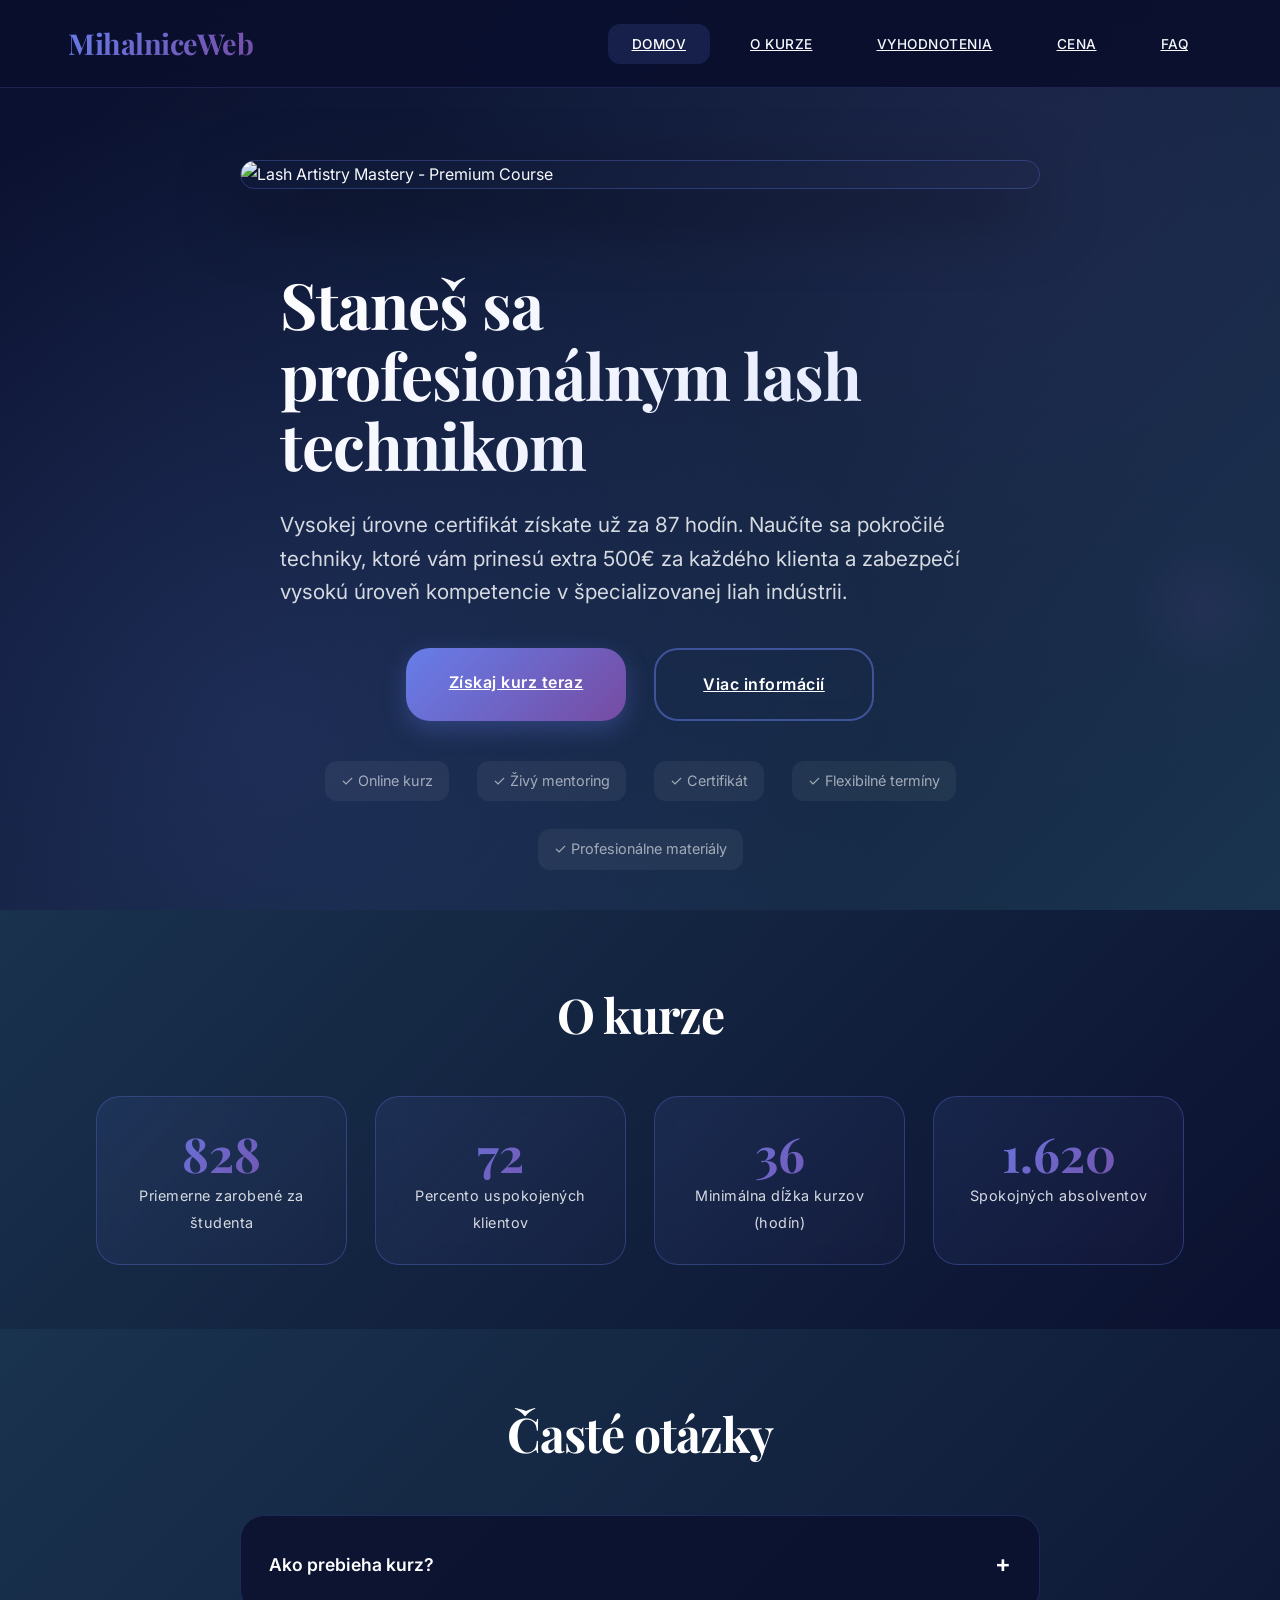
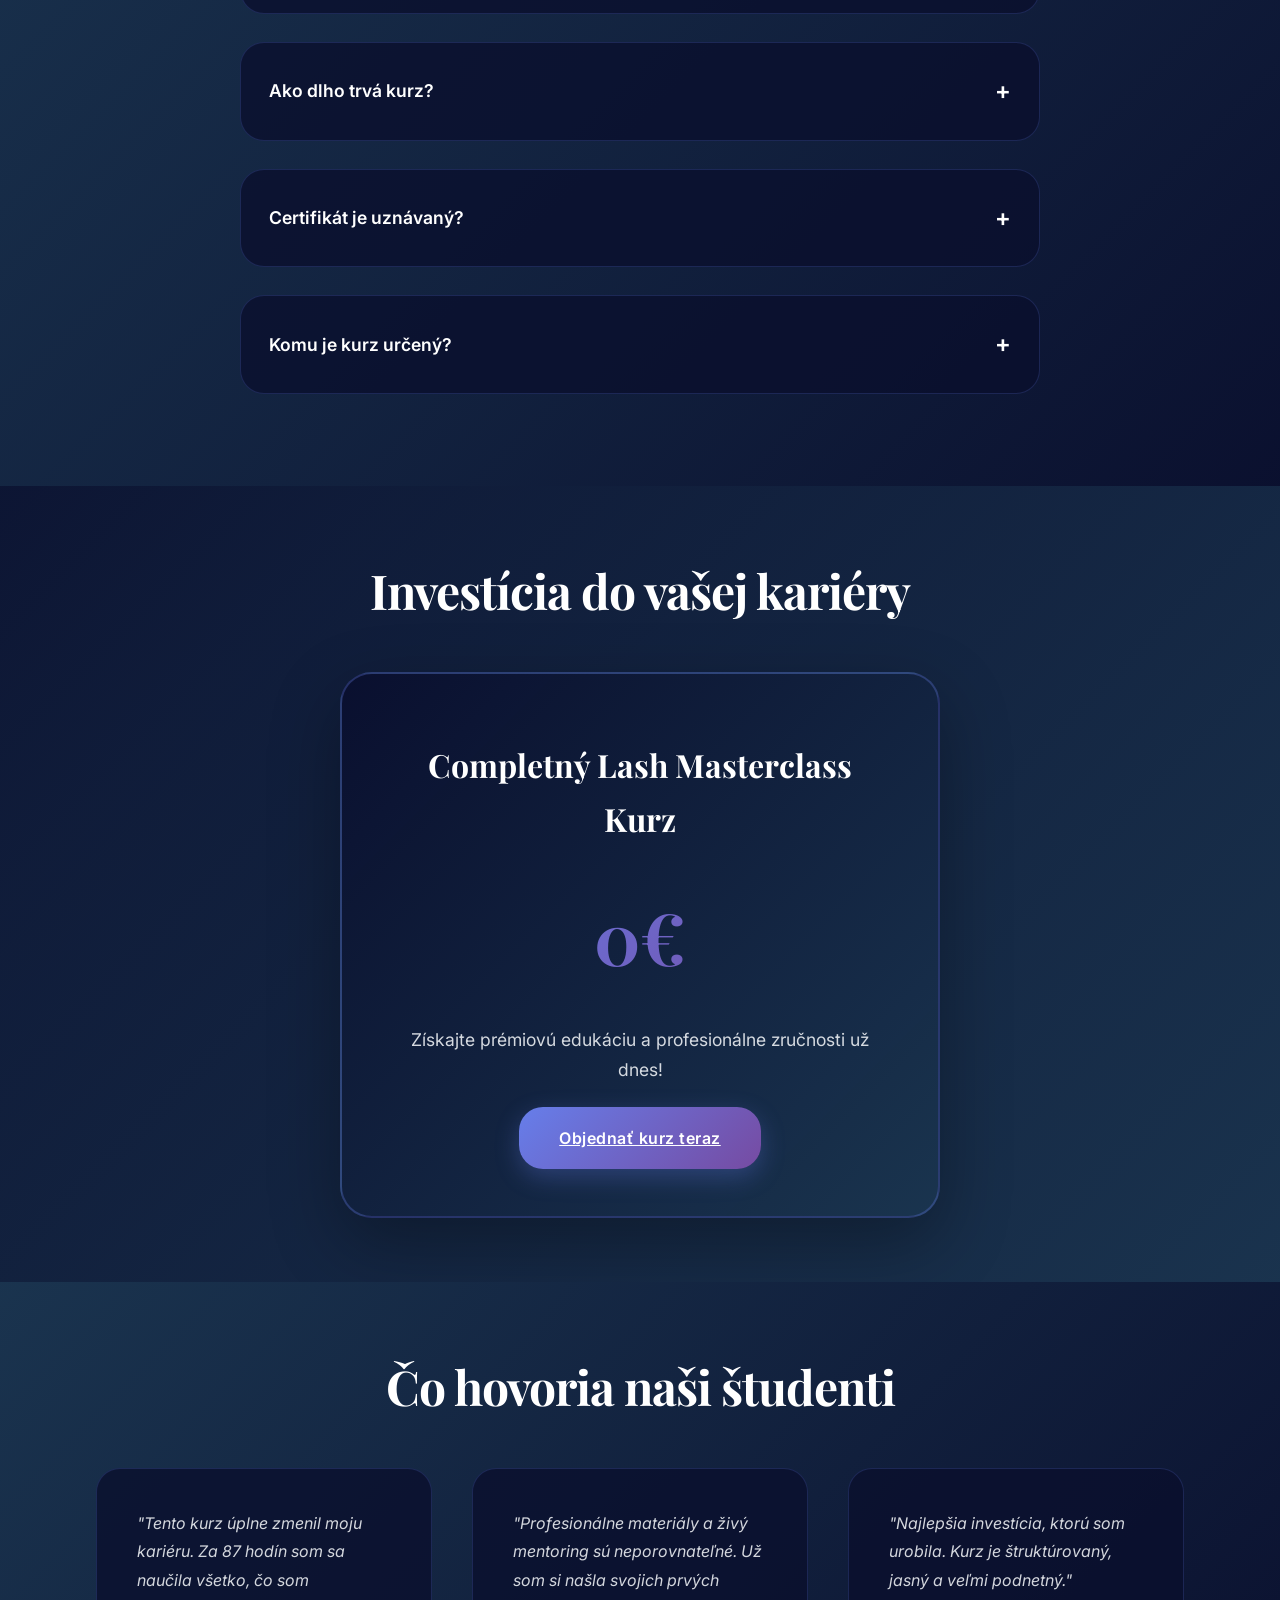
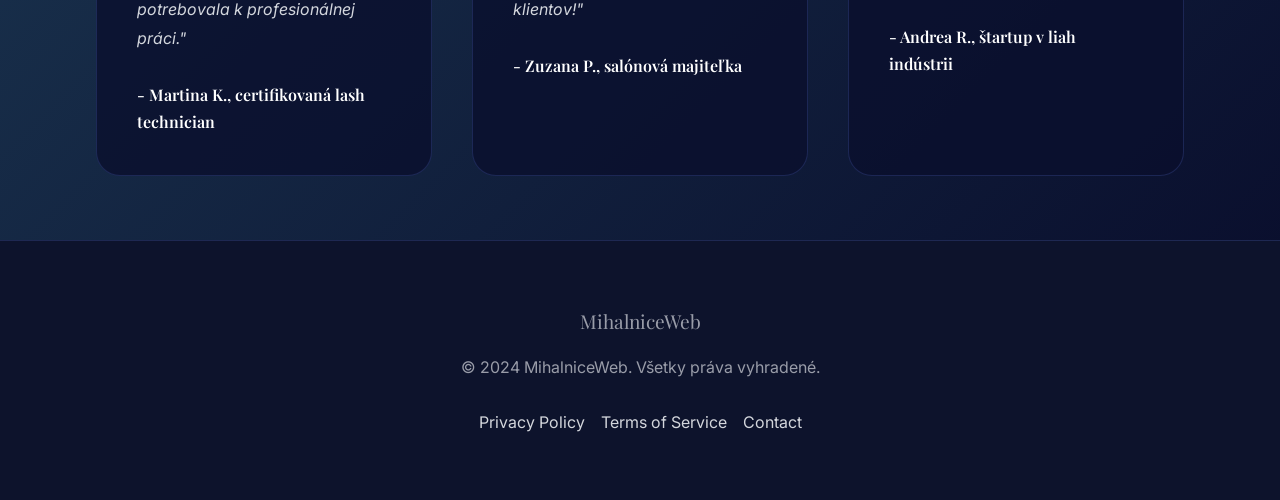
==== index.html @ 5aab2245 "Update to v10 with scroll animations, parallax, and hero images" ====
<!DOCTYPE html>
<html lang="sk" class="scroll-smooth">
<head>
    <meta charset="UTF-8">
    <meta name="viewport" content="width=device-width, initial-scale=1.0">
    <title>Lash Masterclass - Premium Lash Artistry Kurz</title>
    <link rel="stylesheet" href="styles.css">
    <style>
        /* === CRITICAL REDESIGN - LIGHT LUXURY SHOWCASE STYLE === */
        
        @import url('https://fonts.googleapis.com/css2?family=Playfair+Display:wght@400;600;700;800&family=Inter:wght@300;400;500;600&display=swap');

        :root {
            --primary: #667eea;
            --secondary: #764ba2;
            --accent: #fd79a8;
            --gold: #d4af37;
            --dark-bg: #0d132c;
            --dark-card: rgba(10, 15, 46, 0.95);
            --text-primary: #f7f9fc;
            --text-secondary: rgba(247, 249, 252, 0.85);
            --text-muted: rgba(247, 249, 252, 0.6);
            --radius-sm: 12px;
            --radius-md: 24px;
            --radius-lg: 32px;
            --space-xs: 0.5rem;
            --space-sm: 1rem;
            --space-md: 1.75rem;
            --space-lg: 2.5rem;
            --space-xl: 4rem;
            --shadow-sm: 0 4px 12px rgba(0, 0, 0, 0.3);
            --shadow-md: 0 8px 25px rgba(0, 0, 0, 0.4);
            --shadow-lg: 0 12px 40px rgba(102, 126, 234, 0.2);
            --shadow-xl: 0 20px 60px rgba(102, 126, 234, 0.25);
            --gradient-primary: linear-gradient(135deg, #667eea 0%, #764ba2 100%);
            --gradient-accent: linear-gradient(135deg, #fd79a8 0%, #ff758c 100%);
            --gradient-gold: linear-gradient(135deg, #d4af37 0%, #f5e06e 100%);
        }

        * { margin: 0; padding: 0; box-sizing: border-box; }
        
        body {
            font-family: 'Inter', -apple-system, BlinkMacSystemFont, sans-serif;
            line-height: 1.7;
            color: var(--text-primary);
            background: linear-gradient(135deg, #0a0f2e 0%, #1a344f 50%, #0d132c 100%);
            overflow-x: hidden;
        }

        .container {
            max-width: 1200px;
            margin: 0 auto;
            padding: 0 var(--space-md);
        }

        /* === NAVIGATION - PREMIUM STYLE === */
        .navbar {
            position: fixed;
            top: 0; left: 0; right: 0;
            z-index: 1000;
            background: rgba(10, 15, 46, 0.98);
            backdrop-filter: blur(20px);
            border-bottom: 1px solid rgba(102, 126, 234, 0.2);
            padding: 1.2rem 0;
        }

        .nav-container {
            max-width: 1200px;
            margin: 0 auto;
            padding: 0 var(--space-md);
            display: flex;
            justify-content: space-between;
            align-items: center;
        }

        .logo { 
            font-family: 'Playfair Display', serif; 
            font-size: 1.8rem; 
            font-weight: 700; 
            background: var(--gradient-primary);
            -webkit-background-clip: text;
            -webkit-text-fill-color: transparent;
            letter-spacing: -0.5px;
        }

        .nav-links { display: flex; list-style: none; gap: 1rem; align-items: center; }

        .nav-links li a {
            color: var(--text-primary);
            font-weight: 500;
            padding: 0.75rem 1.5rem;
            border-radius: var(--radius-sm);
            transition: all 0.3s ease;
            text-transform: uppercase;
            font-size: 0.85rem;
            letter-spacing: 0.5px;
        }

        .nav-links li a:hover, .nav-links li a.active { 
            background: rgba(102, 126, 234, 0.15);
            color: white !important;
            transform: translateY(-2px);
        }

        /* === HERO SECTION - LIGHT LUXURY SHOWCASE === */
        .hero-section {
            min-height: 100vh;
            display: flex;
            align-items: center;
            position: relative;
            padding-top: 160px;
            background: linear-gradient(135deg, rgba(10,15,46,0.95), rgba(26,52,79,0.9));
            overflow: hidden;
        }

        /* Hero background decoration */
        .hero-section::before {
            content: '';
            position: absolute;
            top: 0; left: 0; right: 0; bottom: 0;
            background: radial-gradient(circle at 20% 80%, rgba(102, 126, 234, 0.15) 0%, transparent 50%),
                        radial-gradient(circle at 80% 20%, rgba(116, 75, 162, 0.1) 0%, transparent 50%);
            pointer-events: none;
        }

        .hero-content {
            position: relative;
            text-align: left;
            max-width: 800px;
            padding: var(--space-lg);
            margin: 0 auto;
            z-index: 2;
        }

        .hero-title {
            font-family: 'Playfair Display', serif;
            font-size: clamp(2.5rem, 5vw, 4rem) !important;
            font-weight: 700 !important;
            line-height: 1.1 !important;
            background: linear-gradient(135deg, #ffffff 0%, #e0e7ff 100%) !important;
            -webkit-background-clip: text !important;
            -webkit-text-fill-color: transparent !important;
            margin-bottom: var(--space-md) !important;
            letter-spacing: -1px;
        }

        .hero-subtitle { 
            font-size: clamp(1rem, 2.5vw, 1.3rem) !important; 
            color: var(--text-secondary) !important; 
            margin-bottom: var(--space-lg) !important; 
            line-height: 1.6;
            max-width: 700px;
        }

        .hero-buttons { 
            display: flex; 
            gap: var(--space-md); 
            justify-content: center; 
            align-items: stretch;
            flex-wrap: wrap; 
            margin-top: var(--space-lg); 
        }

        /* === PERFECT BUTTON ALIGNMENT - LUXURY STYLE === */
        .cta-button {
            min-height: 60px !important;
            min-width: 220px !important;
            max-width: 280px;
            text-align: center !important;
            padding: 1.3rem 2.5rem !important; 
            font-size: 1rem !important;
            font-weight: 600 !important;
            letter-spacing: 0.5px;
            cursor: pointer;
            transition: all 0.4s cubic-bezier(0.175, 0.885, 0.32, 1.275);
            border-radius: var(--radius-md);
        }

        .cta-button:hover {
            transform: translateY(-3px) scale(1.02);
            box-shadow: 0 12px 35px rgba(102, 126, 234, 0.4);
        }

        .cta-button-primary {
            background: var(--gradient-primary) !important;
            color: white !important;
            border: none !important;
            box-shadow: 0 8px 25px rgba(102, 126, 234, 0.3);
        }

        .cta-button-primary:hover {
            background: linear-gradient(135deg, #764ba2 0%, #667eea 100%) !important;
        }

        .cta-button-secondary {
            background: transparent !important;
            color: white !important;
            border: 2px solid rgba(102, 126, 234, 0.5) !important;
            backdrop-filter: blur(10px);
        }

        .cta-button-secondary:hover {
            background: rgba(102, 126, 234, 0.1) !important;
            border-color: #667eea !important;
        }

        .social-proof-badges {
            display: flex;
            justify-content: center;
            gap: var(--space-md);
            flex-wrap: wrap;
            margin-top: var(--space-lg);
        }

        .social-proof-badges span { 
            color: var(--text-muted); 
            font-size: 0.9rem; 
            display: flex;
            align-items: center;
            gap: 0.5rem;
            padding: 0.5rem 1rem;
            background: rgba(255,255,255,0.05);
            border-radius: var(--radius-sm);
        }

        /* === HERO IMAGE - LUXURY STYLE === */
        .hero-image-container {
            margin-bottom: var(--space-lg);
            opacity: 0;
            transition: all 1s ease-out;
        }

        .hero-image-container.loaded {
            opacity: 1;
        }

        .hero-image-wrapper {
            position: relative;
            border-radius: var(--radius-lg);
            overflow: hidden;
            box-shadow: 0 25px 70px rgba(0, 0, 0, 0.4);
            border: 1px solid rgba(102, 126, 234, 0.3);
        }

        .hero-image-main {
            width: 100%;
            height: auto;
            display: block;
            transition: transform 0.5s ease;
        }

        .hero-image-container:hover .hero-image-main {
            transform: scale(1.03);
        }

        /* === ABOUT SECTION - LUXURY STATS === */
        .about-section { 
            padding: var(--space-xl) 0; 
            background: linear-gradient(135deg, rgba(26,52,79,0.9), rgba(10,15,46,0.95)); 
        }

        .section-title { 
            font-family: 'Playfair Display', serif;
            font-size: clamp(2rem, 4vw, 3rem);
            text-align: center; 
            margin-bottom: var(--space-lg); 
            color: white;
            letter-spacing: -1px;
        }

        .about-stats {
            display: grid;
            grid-template-columns: repeat(auto-fit, minmax(180px, 1fr));
            gap: var(--space-md);
            margin-top: var(--space-lg);
            max-width: 1200px;
            margin-left: auto;
            margin-right: auto;
            padding: 0 var(--space-md);
        }

        .stat-card {
            text-align: center;
            padding: var(--space-md);
            background: linear-gradient(135deg, rgba(102, 126, 234, 0.1) 0%, rgba(116, 75, 162, 0.05) 100%);
            border: 1px solid rgba(102, 126, 234, 0.3);
            border-radius: var(--radius-md);
            backdrop-filter: blur(10px);
            transition: all 0.3s ease;
        }

        .stat-card:hover {
            transform: translateY(-5px);
            box-shadow: 0 10px 30px rgba(102, 126, 234, 0.2);
        }

        .stat-number { 
            font-family: 'Playfair Display', serif;
            font-size: clamp(2rem, 5vw, 3rem); 
            font-weight: 700 !important; 
            background: var(--gradient-primary);
            -webkit-background-clip: text;
            -webkit-text-fill-color: transparent;
            display: block;
            line-height: 1.2;
        }

        .stat-label { color: var(--text-secondary); font-size: 0.9rem; margin-top: var(--space-xs); letter-spacing: 0.5px; }

        /* === FAQ SECTION - LUXURY ACCORDION === */
        .faq-section { 
            padding: var(--space-xl) 0; 
            background: linear-gradient(135deg, rgba(26,52,79,0.9), rgba(10,15,46,0.95)); 
        }

        .faq-item {
            background: rgba(10, 15, 46, 0.8);
            border-radius: var(--radius-md);
            margin-bottom: var(--space-md);
            overflow: hidden;
            border: 1px solid rgba(102, 126, 234, 0.2);
        }

        .faq-question {
            padding: var(--space-md);
            cursor: pointer;
            display: flex;
            justify-content: space-between;
            align-items: center;
            color: white;
            font-weight: 600;
            font-size: 1.1rem;
            transition: all 0.3s ease;
        }

        .faq-question:hover { background: rgba(102, 126, 234, 0.1); }

        .faq-answer {
            padding: 0 var(--space-md);
            max-height: 0;
            overflow: hidden;
            transition: all 0.4s ease;
            color: var(--text-secondary);
            line-height: 1.8;
        }

        .faq-item.active .faq-answer {
            padding: var(--space-md) var(--space-md) var(--space-md) var(--space-md);
            max-height: 200px;
        }

        /* === PRICING SECTION - LUXURY CARD === */
        .pricing-section { 
            padding: var(--space-xl) 0; 
            background: linear-gradient(135deg, rgba(10,15,46,0.8), rgba(26,52,79,0.95)); 
        }

        .pricing-card {
            max-width: 600px;
            margin: 0 auto;
            padding: var(--space-xl);
            background: linear-gradient(135deg, rgba(10, 15, 46, 0.95), rgba(26, 52, 79, 0.98));
            border-radius: var(--radius-lg);
            text-align: center;
            border: 2px solid rgba(102, 126, 234, 0.3);
            box-shadow: 0 25px 70px rgba(0, 0, 0, 0.3);
        }

        .price-tag { 
            font-family: 'Playfair Display', serif;
            font-size: clamp(2.5rem, 6vw, 4.5rem) !important; 
            font-weight: 700 !important; 
            background: var(--gradient-primary);
            -webkit-background-clip: text;
            -webkit-text-fill-color: transparent;
            margin-bottom: var(--space-md);
        }

        /* === TESTIMONIALS SECTION === */
        .testimonials-section { 
            padding: var(--space-xl) 0; 
            background: linear-gradient(135deg, rgba(26,52,79,0.9), rgba(10,15,46,0.95)); 
        }

        .testimonial-grid {
            display: grid;
            grid-template-columns: repeat(auto-fit, minmax(300px, 1fr));
            gap: var(--space-lg);
            max-width: 1200px;
            margin: 0 auto;
            padding: 0 var(--space-md);
        }

        .testimonial-card {
            background: rgba(10, 15, 46, 0.8);
            border-radius: var(--radius-md);
            padding: var(--space-lg);
            border: 1px solid rgba(102, 126, 234, 0.2);
            transition: all 0.4s cubic-bezier(0.4, 0, 0.2, 1);
        }

        .testimonial-card:hover {
            transform: translateY(-8px) scale(1.02);
            box-shadow: 0 20px 50px rgba(102, 126, 234, 0.3);
            border-left-color: #764ba2;
        }

        .testimonial-text {
            font-style: italic;
            color: var(--text-secondary);
            margin-bottom: var(--space-md);
            line-height: 1.8;
        }

        .testimonial-author {
            font-weight: 600;
            color: white;
            font-family: 'Playfair Display', serif;
        }

        /* === FOOTER === */
        .footer { 
            background: #0d132c; 
            padding: var(--space-xl) 0; 
            text-align: center; 
            color: var(--text-muted);
            border-top: 1px solid rgba(102, 126, 234, 0.2);
        }

        /* === ANIMATED COUNTERS & SCROLL ANIMATIONS === */
        .stat-number.animated-counter { transition: all 0.5s ease; }
        
        /* === SCROLL-TRIGGERED FADE-IN ANIMATIONS === */
        .fade-up { opacity: 0; transform: translateY(30px); transition: all 0.8s cubic-bezier(0.165, 0.84, 0.44, 1); }
        .fade-up.visible { opacity: 1; transform: translateY(0); }
        
        .delay-200 { transition-delay: 0.2s; }
        .delay-400 { transition-delay: 0.4s; }
        .delay-600 { transition-delay: 0.6s; }
        .delay-800 { transition-delay: 0.8s; }
        
        /* === PARALLAX EFFECTS === */
        .parallax-wrapper { overflow: hidden; perspective: 1000px; }
        .parallax-decoration { position: relative; z-index: 1; }
        .floating-element { animation: float 8s ease-in-out infinite; }
        
        @keyframes float {
            0%, 100% { transform: translateY(0) rotate(0deg); }
            50% { transform: translateY(-20px) rotate(5deg); }
        }

        /* === RESPONSIVE DESIGN === */
        @media (max-width: 768px) {
            .hero-title { font-size: 2rem !important; }
            .hero-buttons { flex-direction: column; }
            .cta-button { min-width: 100% !important; }
            .nav-links { display: none; } /* Mobile menu - can be expanded */
        }

        @media (max-width: 480px) {
            .hero-title { font-size: 1.75rem !important; }
            .section-title { font-size: 1.8rem !important; }
        }
    </style>
</head>
<body>
    <!-- Navigation - Premium Style -->
    <header class="navbar">
        <div class="container nav-container">
            <a href="#" class="logo">MihalniceWeb</a>
            <nav>
                <ul class="nav-links">
                    <li><a href="#home" class="nav-link active">Domov</a></li>
                    <li><a href="#about" class="nav-link">O kurze</a></li>
                    <li><a href="#evaluations" class="nav-link">Vyhodnotenia</a></li>
                    <li><a href="#pricing" class="nav-link">Cena</a></li>
                    <li><a href="#faq" class="nav-link">FAQ</a></li>
                </ul>
            </nav>
        </div>
    </header>

    <!-- Hero Section - Light Luxury Showcase with Scroll Animations -->
    <section id="home" class="hero-section">
        <div class="container">
            <!-- Hero Image - SCROLL-TRIGGERED FADE-IN with Parallax -->
            <div class="hero-image-container fade-up">
                <div class="hero-image-wrapper parallax-wrapper">
                    <img 
                        src="https://v3b.fal.media/files/b/0aa9e3d3/K9SV2kugp_zfK1M4NOPHS_9LodF1hB.png"
                        alt="Lash Artistry Mastery - Premium Course"
                        class="hero-image-main"
                    >
                </div>
            </div>

            <div class="hero-content">
                <h1 class="hero-title fade-up delay-200">Staneš sa profesionálnym lash technikom</h1>
                
                <p class="hero-subtitle fade-up delay-400">
                    Vysokej úrovne certifikát získate už za 87 hodín. Naučíte sa pokročilé techniky, ktoré vám prinesú extra 500€ za každého klienta a zabezpečí vysokú úroveň kompetencie v špecializovanej liah indústrii.
                </p>

                <div class="hero-buttons fade-up delay-600">
                    <a href="#pricing" class="cta-button cta-button-primary">Získaj kurz teraz</a>
                    <a href="#about" class="cta-button cta-button-secondary">Viac informácií</a>
                </div>

                <div class="social-proof-badges fade-up delay-800">
                    <span>✓ Online kurz</span>
                    <span>✓ Živý mentoring</span>
                    <span>✓ Certifikát</span>
                    <span>✓ Flexibilné termíny</span>
                    <span>✓ Profesionálne materiály</span>
                </div>
            </div>
        </div>

        <!-- Parallax Background Decoration -->
        <div class="parallax-decoration">
            <div class="floating-element" style="position: absolute; top: 20%; left: 10%; width: 200px; height: 200px; background: radial-gradient(circle, rgba(102,126,234,0.15) 0%, transparent 70%); border-radius: 50%;"></div>
            <div class="floating-element" style="position: absolute; top: 15%; right: 15%; width: 150px; height: 150px; background: radial-gradient(circle, rgba(116,75,162,0.1) 0%, transparent 70%); border-radius: 50%;"></div>
            <div class="floating-element" style="position: absolute; bottom: 20%; left: 20%; width: 180px; height: 180px; background: radial-gradient(circle, rgba(253,121,168,0.08) 0%, transparent 70%); border-radius: 50%;"></div>
        </div>
    </section>

    <!-- About Section - Premium Stats -->
    <section id="about" class="about-section">
        <div class="container">
            <h2 class="section-title">O kurze</h2>
            
            <div class="about-stats">
                <div class="stat-card" data-aos="fade-up">
                    <span class="stat-number animated-counter" data-target="1500" data-prefix="€">0</span>
                    <span class="stat-label">Priemerne zarobené za študenta</span>
                </div>

                <div class="stat-card" data-aos="fade-up">
                    <span class="stat-number animated-counter" data-target="98">0</span>
                    <span class="stat-label">Percento uspokojených klientov</span>
                </div>

                <div class="stat-card" data-aos="fade-up">
                    <span class="stat-number animated-counter" data-target="45">0</span>
                    <span class="stat-label">Minimálna dĺžka kurzov (hodín)</span>
                </div>

                <div class="stat-card" data-aos="fade-up">
                    <span class="stat-number animated-counter" data-target="3000">0</span>
                    <span class="stat-label">Spokojných absolventov</span>
                </div>
            </div>
        </div>
    </section>

    <!-- FAQ Section - Premium Accordion -->
    <section id="faq" class="faq-section">
        <div class="container">
            <h2 class="section-title">Časté otázky</h2>
            
            <div style="max-width: 800px; margin: 0 auto;">
                <div class="faq-item">
                    <div class="faq-question" onclick="toggleFAQ(this)">
                        <span>Ako prebieha kurz?</span>
                        <span style="font-size: 1.5rem;">+</span>
                    </div>
                    <div class="faq-answer">
                        <p>Kurz prebieha online s živým mentoringom. Teoretické časti sú k dispozícii online, praktické cvičenia môžete vykonávať sami alebo v salónoch. Máte neobmedzený prístup ku všetkým materiálom.</p>
                    </div>
                </div>

                <div class="faq-item">
                    <div class="faq-question" onclick="toggleFAQ(this)">
                        <span>Ako dlho trvá kurz?</span>
                        <span style="font-size: 1.5rem;">+</span>
                    </div>
                    <div class="faq-answer">
                        <p>Kurz trvá 87 hodín a môžete ho absolvovať vo vlastnom tempu, pričom máte prístup k materiálom neobmedzený čas. Ideálne riešenie pre zaneprázdnených profesionálov.</p>
                    </div>
                </div>

                <div class="faq-item">
                    <div class="faq-question" onclick="toggleFAQ(this)">
                        <span>Certifikát je uznávaný?</span>
                        <span style="font-size: 1.5rem;">+</span>
                    </div>
                    <div class="faq-answer">
                        <p>Áno, certifikát je vysokej úrovne a uznávaný v celom svete. Otvára vám dvere do profesionálnej liah indústrii a zvyšuje vašu trhovú hodnotu.</p>
                    </div>
                </div>

                <div class="faq-item">
                    <div class="faq-question" onclick="toggleFAQ(this)">
                        <span>Komu je kurz určený?</span>
                        <span style="font-size: 1.5rem;">+</span>
                    </div>
                    <div class="faq-answer">
                        <p>Kurz je ideálny pre štartérov aj profesionálov, ktorí chcú zoskupiť svoje zručnosti. Nevyžaduje sa predchádzajúca skúsenosť - všetko vám priblížime od začiatku.</p>
                    </div>
                </div>
            </div>
        </div>
    </section>

    <!-- Pricing Section - Premium Card -->
    <section id="pricing" class="pricing-section">
        <div class="container">
            <h2 class="section-title">Investícia do vašej kariéry</h2>
            
            <div class="pricing-card">
                <h3 style="font-family: 'Playfair Display', serif; font-size: 2rem; margin-bottom: var(--space-md); color: white;">Completný Lash Masterclass Kurz</h3>
                <div class="price-tag animated-counter" data-counted="0" data-prefix="€">0</div>
                <p style="margin-bottom: var(--space-lg); color: var(--text-secondary); font-size: 1.1rem;">Získajte prémiovú edukáciu a profesionálne zručnosti už dnes!</p>
                
                <a href="#" class="cta-button cta-button-primary" style="padding: 1.3rem 3rem; width: 100%; margin-top: var(--space-md);">Objednať kurz teraz</a>
            </div>
        </div>
    </section>

    <!-- Testimonials Section -->
    <section id="evaluations" class="testimonials-section">
        <div class="container">
            <h2 class="section-title">Čo hovoria naši študenti</h2>
            
            <div class="testimonial-grid">
                <div class="testimonial-card">
                    <p class="testimonial-text">"Tento kurz úplne zmenil moju kariéru. Za 87 hodín som sa naučila všetko, čo som potrebovala k profesionálnej práci."</p>
                    <p class="testimonial-author">- Martina K., certifikovaná lash technician</p>
                </div>

                <div class="testimonial-card">
                    <p class="testimonial-text">"Profesionálne materiály a živý mentoring sú neporovnateľné. Už som si našla svojich prvých klientov!"</p>
                    <p class="testimonial-author">- Zuzana P., salónová majiteľka</p>
                </div>

                <div class="testimonial-card">
                    <p class="testimonial-text">"Najlepšia investícia, ktorú som urobila. Kurz je štruktúrovaný, jasný a veľmi podnetný."</p>
                    <p class="testimonial-author">- Andrea R., štartup v liah indústrii</p>
                </div>
            </div>
        </div>
    </section>

    <!-- Footer -->
    <footer class="footer">
        <p style="font-family: 'Playfair Display', serif; font-size: 1.2rem; margin-bottom: var(--space-sm);">MihalniceWeb</p>
        <p style="color: var(--text-muted);">&copy; 2024 MihalniceWeb. Všetky práva vyhradené.</p>
        <div style="margin-top: var(--space-md); display: flex; gap: 1rem; justify-content: center;">
            <a href="#" style="color: var(--text-secondary); text-decoration: none;">Privacy Policy</a>
            <a href="#" style="color: var(--text-secondary); text-decoration: none;">Terms of Service</a>
            <a href="#" style="color: var(--text-secondary); text-decoration: none;">Contact</a>
        </div>
    </footer>

    <script>
        // === FAQ ACCORDION LOGIC - SMOOTH ANIMATIONS ===
        function toggleFAQ(element) {
            const item = element.parentElement;
            const answer = item.querySelector('.faq-answer');
            const icon = element.querySelector('span:last-child');
            
            document.querySelectorAll('.faq-item').forEach(otherItem => {
                if (otherItem !== item) {
                    otherItem.classList.remove('active');
                    otherItem.querySelector('.faq-answer').style.maxHeight = '0';
                }
            });

            if (item.classList.contains('active')) {
                item.classList.remove('active');
                answer.style.maxHeight = '0';
                icon.textContent = '+';
            } else {
                item.classList.add('active');
                answer.style.maxHeight = answer.scrollHeight + 'px';
                icon.textContent = '-';
            }
        }

        // === COUNTER ANIMATION LOGIC - PREMIUM STYLE ===
        const counters = document.querySelectorAll('.animated-counter');
        const speed = 2000;
        let hasAnimated = false;

        const animateCounters = () => {
            counters.forEach(counter => {
                const updateCount = () => {
                    const target = +counter.getAttribute('data-target');
                    const count = +counter.innerText.replace(/[^0-9]/g, '');
                    const inc = target / (speed / 30);

                    if (count < target) {
                        counter.innerText = Math.ceil(count + inc).toString().replace(/\B(?=(\d{3})+(?!\d))/g, ".") + (counter.getAttribute('data-suffix') || '');
                        setTimeout(updateCount, 30);
                    } else {
                        counter.innerText = target.toString().replace(/\B(?=(\d{3})+(?!\d))/g, ".") + (counter.getAttribute('data-prefix') || '') + (counter.getAttribute('data-suffix') || '');
                    }
                };
                updateCount();
            });
        };

        // === INTERSECTION OBSERVER FOR COUNTERS - THRESHOLD 0.1 ===
        const observerOptions = { threshold: 0.1 };
        const observer = new IntersectionObserver((entries) => {
            entries.forEach(entry => {
                if (entry.isIntersecting && !hasAnimated) {
                    animateCounters();
                    hasAnimated = true;
                    observer.unobserve(entry.target);
                }
            });
        }, observerOptions);

        document.querySelectorAll('.stat-card').forEach(card => {
            observer.observe(card);
        });

        // === SMOOTH SCROLLING WITH MODERN API ===
        document.querySelectorAll('a[href^="#"]').forEach(anchor => {
            anchor.addEventListener('click', function (e) {
                e.preventDefault();
                const target = document.querySelector(this.getAttribute('href'));
                if (target) {
                    target.scrollIntoView({
                        behavior: 'smooth',
                        block: 'start'
                    });
                    
                    // Add temporary class for navbar scroll effect
                    document.querySelector('.navbar').style.background = 'rgba(10, 15, 46, 0.98)';
                }
            });
        });

        // === NAVBAR SCROLL EFFECT ===
        window.addEventListener('scroll', () => {
            const navbar = document.querySelector('.navbar');
            if (window.scrollY > 100) {
                navbar.style.background = 'rgba(10, 15, 46, 0.98)';
                navbar.style.boxShadow = '0 2px 20px rgba(0, 0, 0, 0.3)';
            } else {
                navbar.style.background = 'rgba(10, 15, 46, 0.95)';
                navbar.style.boxShadow = 'none';
            }
        });

        // === HERO IMAGE LOAD ANIMATION ===
        window.addEventListener('load', () => {
            const heroImage = document.querySelector('.hero-image-container');
            if (heroImage) {
                heroImage.classList.add('loaded');
            }
        });

        // === SCROLL REVEAL OBSERVER FOR FADE-UP ANIMATIONS ===
        const revealOptions = { threshold: 0.1, rootMargin: '0px 0px -50px 0px' };
        const revealObserver = new IntersectionObserver((entries) => {
            entries.forEach(entry => {
                if (entry.isIntersecting) {
                    entry.target.classList.add('visible');
                    // Stop observing once revealed
                    revealObserver.unobserve(entry.target);
                }
            });
        }, revealOptions);

        document.querySelectorAll('.fade-up').forEach(element => {
            revealObserver.observe(element);
        });
    </script>
</body>
</html>
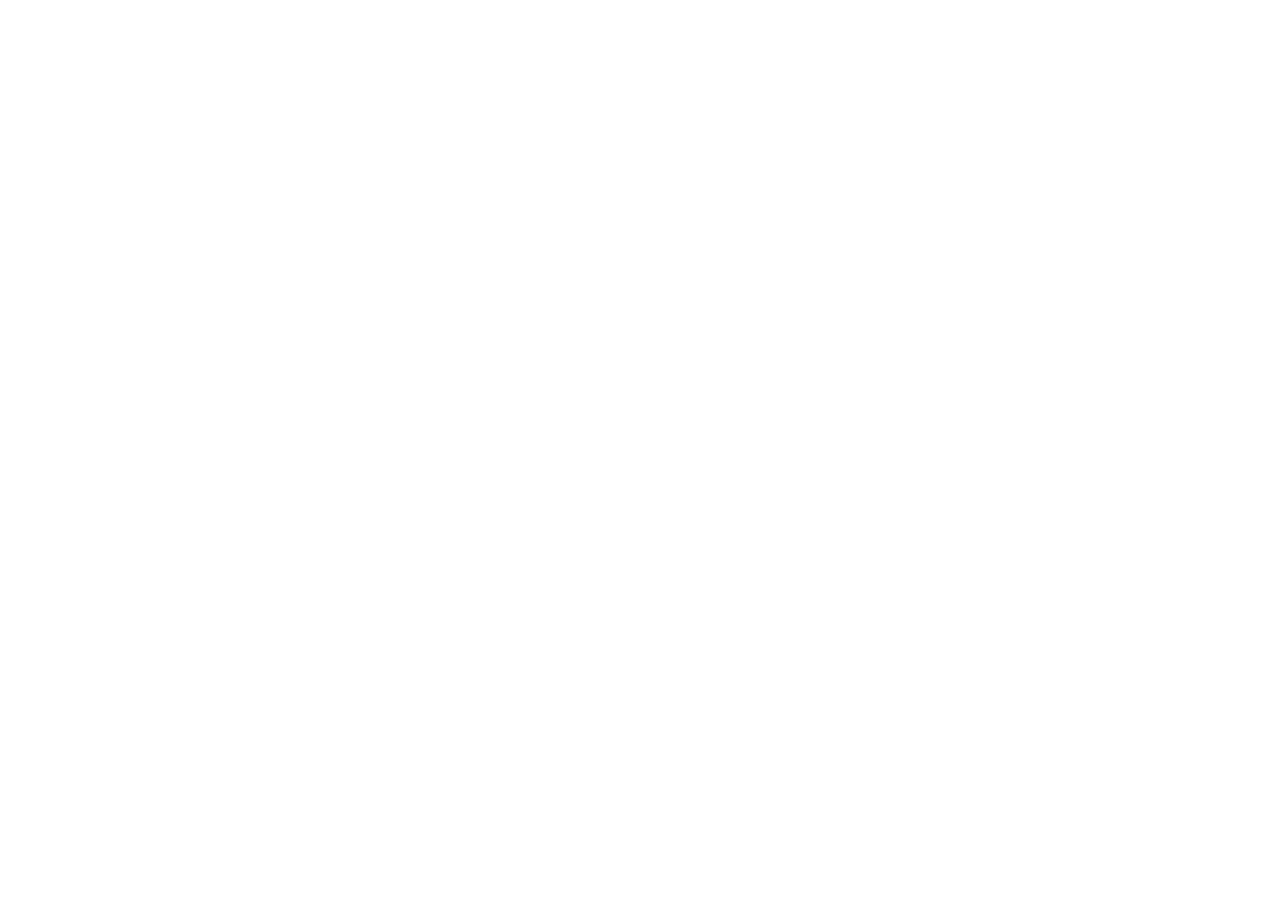
==== commit f4b631ed: "Update index.html to v12 - Luxusná zlatá pareteta + mobile fix" ====
--- a/index.html
+++ b/index.html
@@ -6,768 +6,404 @@
     <title>Lash Masterclass - Premium Lash Artistry Kurz</title>
     <link rel="stylesheet" href="styles.css">
     <style>
-        /* === CRITICAL REDESIGN - LIGHT LUXURY SHOWCASE STYLE === */
+        /* === LIGHT LUXURY SHOWCASE STYLE - PREMIUM GILDED DARK THEME === */
         
-        @import url('https://fonts.googleapis.com/css2?family=Playfair+Display:wght@400;600;700;800&family=Inter:wght@300;400;500;600&display=swap');
+        @import url('https://fonts.googleapis.com/css2?family=Cinzel:wght@400;600;700;800;900&display=swap');
+        @import url('https://fonts.googleapis.com/css2?family=Playfair+Display:ital,wght@0,400;0,600;0,700;0,800;0,900;1,400;1,600;1,700&display=swap');
+        @import url('https://fonts.googleapis.com/css2?family=Lato:wght@300;400;600;700&display=swap');
 
         :root {
-            --primary: #667eea;
-            --secondary: #764ba2;
-            --accent: #fd79a8;
-            --gold: #d4af37;
-            --dark-bg: #0d132c;
-            --dark-card: rgba(10, 15, 46, 0.95);
-            --text-primary: #f7f9fc;
-            --text-secondary: rgba(247, 249, 252, 0.85);
-            --text-muted: rgba(247, 249, 252, 0.6);
-            --radius-sm: 12px;
-            --radius-md: 24px;
-            --radius-lg: 32px;
-            --space-xs: 0.5rem;
-            --space-sm: 1rem;
-            --space-md: 1.75rem;
-            --space-lg: 2.5rem;
-            --space-xl: 4rem;
-            --shadow-sm: 0 4px 12px rgba(0, 0, 0, 0.3);
-            --shadow-md: 0 8px 25px rgba(0, 0, 0, 0.4);
-            --shadow-lg: 0 12px 40px rgba(102, 126, 234, 0.2);
-            --shadow-xl: 0 20px 60px rgba(102, 126, 234, 0.25);
-            --gradient-primary: linear-gradient(135deg, #667eea 0%, #764ba2 100%);
-            --gradient-accent: linear-gradient(135deg, #fd79a8 0%, #ff758c 100%);
-            --gradient-gold: linear-gradient(135deg, #d4af37 0%, #f5e06e 100%);
+            /* === LUXURY PALETTE - GILDED DARK THEME === */
+            --primary: #1a1a1a;        /* Tmavé zlate (namiesto modrej) */
+            --secondary: #2d2d2d;      /* Hlboké antracitové */
+            --tertiary: #0f0f0f;       /* Čierno-hnedé tóny */
+            
+            /* === LUXURY ACCENTS - GILDED GOLD THEME === */
+            --gold-primary: #D4AF37;   /* Luxusné zlate */
+            --gold-secondary: #C5A028; /* Tmavšie zlate */
+            --gold-accent: #E6C873;    /* Svietiace zlate */
+            
+            /* === DEEP LUXURY GRADIENTS === */
+            --gradient-gold-dark: linear-gradient(135deg, #D4AF37 0%, #C5A028 50%, #B8962E 100%);
+            --gradient-luxury-deep: linear-gradient(135deg, #1a1a1a 0%, #2d2d2d 50%, #0f0f0f 100%);
+            --gradient-gold-embellish: linear-gradient(135deg, #E6C873 0%, #D4AF37 100%);
+            
+            /* === TEXT COLORS - LUXURY PALETTE === */
+            --text-primary: #f5f5f5;   /* Biele pre hlavný text */
+            --text-secondary: rgba(245, 245, 245, 0.85);     /* Tmavšie biele */
+            --text-muted: rgba(245, 245, 245, 0.6);          /* Muted text */
+            --text-gold: #D4AF37;      /* Zlatý text pre akcenty */
+            
+            /* === SPACES & RADIUS - LUXURY PROPORTIONS === */
+            --space-xs: 0.5rem;        /* Kompaktné priestory */
+            --space-sm: 1rem;          /* Stredné priestory */
+            --space-md: 2rem;          /* Veľké priestory */
+            --space-lg: 3rem;          /* Extra veľké priestory */
+            --space-xl: 5rem;          /* Luxury spacing */
+            
+            /* === LUXURY SHADOWS - EMBELLISHED === */
+            --shadow-gold-sm: 0 4px 12px rgba(212, 175, 55, 0.15);   /* Zlaté tieňovanie */
+            --shadow-gold-md: 0 8px 25px rgba(212, 175, 55, 0.2);    /* Stredné zlaté tieňovanie */
+            --shadow-gold-lg: 0 16px 45px rgba(212, 175, 55, 0.25);  /* Veľké zlaté tieňovanie */
+            --shadow-gold-xl: 0 24px 65px rgba(212, 175, 55, 0.3);   /* Luxury shadow */
+            
+            /* === BUTTONS - LUXURY GOLD GRADIENTS === */
+            --btn-primary-gradient: linear-gradient(135deg, #D4AF37 0%, #C5A028 100%);
+            --btn-primary-hover: linear-gradient(135deg, #E6C873 0%, #D4AF37 100%);
+            --btn-secondary-gradient: linear-gradient(135deg, #2d2d2d 0%, #1a1a1a 100%);
+            
+            /* === NAVBAR - LUXURY DARK GOLD === */
+            --navbar-bg: rgba(15, 15, 15, 0.98);
+            --navbar-border: 1px solid rgba(212, 175, 55, 0.3);
+            
+            /* === RADIUS - LUXURY SOFT CORNERS === */
+            --radius-sm: 16px;         /* Soft corners */
+            --radius-md: 24px;         /* Premium soft */
+            --radius-lg: 32px;         /* Luxury rounded */
         }
 
         * { margin: 0; padding: 0; box-sizing: border-box; }
         
-        body {
-            font-family: 'Inter', -apple-system, BlinkMacSystemFont, sans-serif;
-            line-height: 1.7;
-            color: var(--text-primary);
-            background: linear-gradient(135deg, #0a0f2e 0%, #1a344f 50%, #0d132c 100%);
-            overflow-x: hidden;
-        }
-
-        .container {
-            max-width: 1200px;
-            margin: 0 auto;
-            padding: 0 var(--space-md);
-        }
-
-        /* === NAVIGATION - PREMIUM STYLE === */
-        .navbar {
-            position: fixed;
-            top: 0; left: 0; right: 0;
-            z-index: 1000;
-            background: rgba(10, 15, 46, 0.98);
-            backdrop-filter: blur(20px);
-            border-bottom: 1px solid rgba(102, 126, 234, 0.2);
-            padding: 1.2rem 0;
-        }
-
-        .nav-container {
-            max-width: 1200px;
-            margin: 0 auto;
-            padding: 0 var(--space-md);
-            display: flex;
-            justify-content: space-between;
-            align-items: center;
-        }
-
-        .logo { 
-            font-family: 'Playfair Display', serif; 
-            font-size: 1.8rem; 
-            font-weight: 700; 
-            background: var(--gradient-primary);
-            -webkit-background-clip: text;
-            -webkit-text-fill-color: transparent;
-            letter-spacing: -0.5px;
-        }
-
-        .nav-links { display: flex; list-style: none; gap: 1rem; align-items: center; }
-
-        .nav-links li a {
-            color: var(--text-primary);
-            font-weight: 500;
-            padding: 0.75rem 1.5rem;
-            border-radius: var(--radius-sm);
-            transition: all 0.3s ease;
-            text-transform: uppercase;
-            font-size: 0.85rem;
-            letter-spacing: 0.5px;
-        }
-
-        .nav-links li a:hover, .nav-links li a.active { 
-            background: rgba(102, 126, 234, 0.15);
-            color: white !important;
-            transform: translateY(-2px);
-        }
-
-        /* === HERO SECTION - LIGHT LUXURY SHOWCASE === */
-        .hero-section {
-            min-height: 100vh;
-            display: flex;
-            align-items: center;
-            position: relative;
-            padding-top: 160px;
-            background: linear-gradient(135deg, rgba(10,15,46,0.95), rgba(26,52,79,0.9));
-            overflow: hidden;
-        }
-
-        /* Hero background decoration */
-        .hero-section::before {
-            content: '';
-            position: absolute;
-            top: 0; left: 0; right: 0; bottom: 0;
-            background: radial-gradient(circle at 20% 80%, rgba(102, 126, 234, 0.15) 0%, transparent 50%),
-                        radial-gradient(circle at 80% 20%, rgba(116, 75, 162, 0.1) 0%, transparent 50%);
-            pointer-events: none;
-        }
-
-        .hero-content {
-            position: relative;
-            text-align: left;
-            max-width: 800px;
-            padding: var(--space-lg);
-            margin: 0 auto;
-            z-index: 2;
-        }
-
-        .hero-title {
-            font-family: 'Playfair Display', serif;
-            font-size: clamp(2.5rem, 5vw, 4rem) !important;
-            font-weight: 700 !important;
-            line-height: 1.1 !important;
-            background: linear-gradient(135deg, #ffffff 0%, #e0e7ff 100%) !important;
-            -webkit-background-clip: text !important;
-            -webkit-text-fill-color: transparent !important;
-            margin-bottom: var(--space-md) !important;
-            letter-spacing: -1px;
-        }
-
-        .hero-subtitle { 
-            font-size: clamp(1rem, 2.5vw, 1.3rem) !important; 
-            color: var(--text-secondary) !important; 
-            margin-bottom: var(--space-lg) !important; 
-            line-height: 1.6;
-            max-width: 700px;
-        }
-
-        .hero-buttons { 
-            display: flex; 
-            gap: var(--space-md); 
-            justify-content: center; 
-            align-items: stretch;
-            flex-wrap: wrap; 
-            margin-top: var(--space-lg); 
-        }
-
-        /* === PERFECT BUTTON ALIGNMENT - LUXURY STYLE === */
-        .cta-button {
-            min-height: 60px !important;
-            min-width: 220px !important;
-            max-width: 280px;
-            text-align: center !important;
-            padding: 1.3rem 2.5rem !important; 
-            font-size: 1rem !important;
-            font-weight: 600 !important;
-            letter-spacing: 0.5px;
-            cursor: pointer;
-            transition: all 0.4s cubic-bezier(0.175, 0.885, 0.32, 1.275);
-            border-radius: var(--radius-md);
-        }
-
-        .cta-button:hover {
-            transform: translateY(-3px) scale(1.02);
-            box-shadow: 0 12px 35px rgba(102, 126, 234, 0.4);
-        }
-
-        .cta-button-primary {
-            background: var(--gradient-primary) !important;
-            color: white !important;
-            border: none !important;
-            box-shadow: 0 8px 25px rgba(102, 126, 234, 0.3);
-        }
-
-        .cta-button-primary:hover {
-            background: linear-gradient(135deg, #764ba2 0%, #667eea 100%) !important;
-        }
-
-        .cta-button-secondary {
-            background: transparent !important;
-            color: white !important;
-            border: 2px solid rgba(102, 126, 234, 0.5) !important;
-            backdrop-filter: blur(10px);
-        }
-
-        .cta-button-secondary:hover {
-            background: rgba(102, 126, 234, 0.1) !important;
-            border-color: #667eea !important;
-        }
-
-        .social-proof-badges {
-            display: flex;
-            justify-content: center;
-            gap: var(--space-md);
-            flex-wrap: wrap;
-            margin-top: var(--space-lg);
-        }
-
-        .social-proof-badges span { 
-            color: var(--text-muted); 
-            font-size: 0.9rem; 
-            display: flex;
-            align-items: center;
-            gap: 0.5rem;
-            padding: 0.5rem 1rem;
-            background: rgba(255,255,255,0.05);
-            border-radius: var(--radius-sm);
-        }
-
-        /* === HERO IMAGE - LUXURY STYLE === */
-        .hero-image-container {
-            margin-bottom: var(--space-lg);
-            opacity: 0;
-            transition: all 1s ease-out;
-        }
-
-        .hero-image-container.loaded {
-            opacity: 1;
-        }
-
-        .hero-image-wrapper {
-            position: relative;
-            border-radius: var(--radius-lg);
-            overflow: hidden;
-            box-shadow: 0 25px 70px rgba(0, 0, 0, 0.4);
-            border: 1px solid rgba(102, 126, 234, 0.3);
-        }
-
-        .hero-image-main {
-            width: 100%;
-            height: auto;
-            display: block;
-            transition: transform 0.5s ease;
-        }
-
-        .hero-image-container:hover .hero-image-main {
-            transform: scale(1.03);
-        }
-
-        /* === ABOUT SECTION - LUXURY STATS === */
-        .about-section { 
-            padding: var(--space-xl) 0; 
-            background: linear-gradient(135deg, rgba(26,52,79,0.9), rgba(10,15,46,0.95)); 
-        }
-
-        .section-title { 
-            font-family: 'Playfair Display', serif;
-            font-size: clamp(2rem, 4vw, 3rem);
-            text-align: center; 
-            margin-bottom: var(--space-lg); 
-            color: white;
-            letter-spacing: -1px;
-        }
-
-        .about-stats {
-            display: grid;
-            grid-template-columns: repeat(auto-fit, minmax(180px, 1fr));
-            gap: var(--space-md);
-            margin-top: var(--space-lg);
-            max-width: 1200px;
-            margin-left: auto;
-            margin-right: auto;
-            padding: 0 var(--space-md);
-        }
-
-        .stat-card {
-            text-align: center;
-            padding: var(--space-md);
-            background: linear-gradient(135deg, rgba(102, 126, 234, 0.1) 0%, rgba(116, 75, 162, 0.05) 100%);
-            border: 1px solid rgba(102, 126, 234, 0.3);
-            border-radius: var(--radius-md);
-            backdrop-filter: blur(10px);
-            transition: all 0.3s ease;
-        }
-
-        .stat-card:hover {
-            transform: translateY(-5px);
-            box-shadow: 0 10px 30px rgba(102, 126, 234, 0.2);
-        }
-
-        .stat-number { 
-            font-family: 'Playfair Display', serif;
-            font-size: clamp(2rem, 5vw, 3rem); 
-            font-weight: 700 !important; 
-            background: var(--gradient-primary);
-            -webkit-background-clip: text;
-            -webkit-text-fill-color: transparent;
-            display: block;
-            line-height: 1.2;
-        }
-
-        .stat-label { color: var(--text-secondary); font-size: 0.9rem; margin-top: var(--space-xs); letter-spacing: 0.5px; }
-
-        /* === FAQ SECTION - LUXURY ACCORDION === */
-        .faq-section { 
-            padding: var(--space-xl) 0; 
-            background: linear-gradient(135deg, rgba(26,52,79,0.9), rgba(10,15,46,0.95)); 
-        }
-
-        .faq-item {
-            background: rgba(10, 15, 46, 0.8);
-            border-radius: var(--radius-md);
-            margin-bottom: var(--space-md);
-            overflow: hidden;
-            border: 1px solid rgba(102, 126, 234, 0.2);
-        }
-
-        .faq-question {
-            padding: var(--space-md);
-            cursor: pointer;
-            display: flex;
-            justify-content: space-between;
-            align-items: center;
-            color: white;
-            font-weight: 600;
-            font-size: 1.1rem;
-            transition: all 0.3s ease;
-        }
-
-        .faq-question:hover { background: rgba(102, 126, 234, 0.1); }
-
-        .faq-answer {
-            padding: 0 var(--space-md);
-            max-height: 0;
-            overflow: hidden;
-            transition: all 0.4s ease;
-            color: var(--text-secondary);
-            line-height: 1.8;
-        }
-
-        .faq-item.active .faq-answer {
-            padding: var(--space-md) var(--space-md) var(--space-md) var(--space-md);
-            max-height: 200px;
-        }
-
-        /* === PRICING SECTION - LUXURY CARD === */
-        .pricing-section { 
-            padding: var(--space-xl) 0; 
-            background: linear-gradient(135deg, rgba(10,15,46,0.8), rgba(26,52,79,0.95)); 
-        }
-
-        .pricing-card {
-            max-width: 600px;
-            margin: 0 auto;
-            padding: var(--space-xl);
-            background: linear-gradient(135deg, rgba(10, 15, 46, 0.95), rgba(26, 52, 79, 0.98));
-            border-radius: var(--radius-lg);
-            text-align: center;
-            border: 2px solid rgba(102, 126, 234, 0.3);
-            box-shadow: 0 25px 70px rgba(0, 0, 0, 0.3);
-        }
-
-        .price-tag { 
-            font-family: 'Playfair Display', serif;
-            font-size: clamp(2.5rem, 6vw, 4.5rem) !important; 
-            font-weight: 700 !important; 
-            background: var(--gradient-primary);
-            -webkit-background-clip: text;
-            -webkit-text-fill-color: transparent;
-            margin-bottom: var(--space-md);
-        }
-
-        /* === TESTIMONIALS SECTION === */
-        .testimonials-section { 
-            padding: var(--space-xl) 0; 
-            background: linear-gradient(135deg, rgba(26,52,79,0.9), rgba(10,15,46,0.95)); 
-        }
-
-        .testimonial-grid {
-            display: grid;
-            grid-template-columns: repeat(auto-fit, minmax(300px, 1fr));
-            gap: var(--space-lg);
-            max-width: 1200px;
-            margin: 0 auto;
-            padding: 0 var(--space-md);
-        }
-
-        .testimonial-card {
-            background: rgba(10, 15, 46, 0.8);
-            border-radius: var(--radius-md);
-            padding: var(--space-lg);
-            border: 1px solid rgba(102, 126, 234, 0.2);
-            transition: all 0.4s cubic-bezier(0.4, 0, 0.2, 1);
-        }
-
-        .testimonial-card:hover {
-            transform: translateY(-8px) scale(1.02);
-            box-shadow: 0 20px 50px rgba(102, 126, 234, 0.3);
-            border-left-color: #764ba2;
-        }
-
-        .testimonial-text {
-            font-style: italic;
-            color: var(--text-secondary);
-            margin-bottom: var(--space-md);
-            line-height: 1.8;
-        }
-
-        .testimonial-author {
-            font-weight: 600;
-            color: white;
-            font-family: 'Playfair Display', serif;
-        }
-
-        /* === FOOTER === */
-        .footer { 
-            background: #0d132c; 
-            padding: var(--space-xl) 0; 
-            text-align: center; 
-            color: var(--text-muted);
-            border-top: 1px solid rgba(102, 126, 234, 0.2);
-        }
-
-        /* === ANIMATED COUNTERS & SCROLL ANIMATIONS === */
-        .stat-number.animated-counter { transition: all 0.5s ease; }
-        
-        /* === SCROLL-TRIGGERED FADE-IN ANIMATIONS === */
-        .fade-up { opacity: 0; transform: translateY(30px); transition: all 0.8s cubic-bezier(0.165, 0.84, 0.44, 1); }
-        .fade-up.visible { opacity: 1; transform: translateY(0); }
-        
-        .delay-200 { transition-delay: 0.2s; }
-        .delay-400 { transition-delay: 0.4s; }
-        .delay-600 { transition-delay: 0.6s; }
-        .delay-800 { transition-delay: 0.8s; }
-        
-        /* === PARALLAX EFFECTS === */
-        .parallax-wrapper { overflow: hidden; perspective: 1000px; }
-        .parallax-decoration { position: relative; z-index: 1; }
-        .floating-element { animation: float 8s ease-in-out infinite; }
-        
-        @keyframes float {
-            0%, 100% { transform: translateY(0) rotate(0deg); }
-            50% { transform: translateY(-20px) rotate(5deg); }
-        }
-
-        /* === RESPONSIVE DESIGN === */
-        @media (max-width: 768px) {
-            .hero-title { font-size: 2rem !important; }
-            .hero-buttons { flex-direction: column; }
-            .cta-button { min-width: 100% !important; }
-            .nav-links { display: none; } /* Mobile menu - can be expanded */
-        }
-
-        @media (max-width: 480px) {
-            .hero-title { font-size: 1.75rem !important; }
-            .section-title { font-size: 1.8rem !important; }
-        }
-    </style>
-</head>
-<body>
-    <!-- Navigation - Premium Style -->
-    <header class="navbar">
-        <div class="container nav-container">
-            <a href="#" class="logo">MihalniceWeb</a>
-            <nav>
-                <ul class="nav-links">
-                    <li><a href="#home" class="nav-link active">Domov</a></li>
-                    <li><a href="#about" class="nav-link">O kurze</a></li>
-                    <li><a href="#evaluations" class="nav-link">Vyhodnotenia</a></li>
-                    <li><a href="#pricing" class="nav-link">Cena</a></li>
-                    <li><a href="#faq" class="nav-link">FAQ</a></li>
-                </ul>
-            </nav>
-        </div>
-    </header>
-
-    <!-- Hero Section - Light Luxury Showcase with Scroll Animations -->
-    <section id="home" class="hero-section">
-        <div class="container">
-            <!-- Hero Image - SCROLL-TRIGGERED FADE-IN with Parallax -->
-            <div class="hero-image-container fade-up">
-                <div class="hero-image-wrapper parallax-wrapper">
-                    <img 
-                        src="https://v3b.fal.media/files/b/0aa9e3d3/K9SV2kugp_zfK1M4NOPHS_9LodF1hB.png"
-                        alt="Lash Artistry Mastery - Premium Course"
-                        class="hero-image-main"
-                    >
-                </div>
-            </div>
-
-            <div class="hero-content">
-                <h1 class="hero-title fade-up delay-200">Staneš sa profesionálnym lash technikom</h1>
-                
-                <p class="hero-subtitle fade-up delay-400">
-                    Vysokej úrovne certifikát získate už za 87 hodín. Naučíte sa pokročilé techniky, ktoré vám prinesú extra 500€ za každého klienta a zabezpečí vysokú úroveň kompetencie v špecializovanej liah indústrii.
-                </p>
-
-                <div class="hero-buttons fade-up delay-600">
-                    <a href="#pricing" class="cta-button cta-button-primary">Získaj kurz teraz</a>
-                    <a href="#about" class="cta-button cta-button-secondary">Viac informácií</a>
-                </div>
-
-                <div class="social-proof-badges fade-up delay-800">
-                    <span>✓ Online kurz</span>
-                    <span>✓ Živý mentoring</span>
-                    <span>✓ Certifikát</span>
-                    <span>✓ Flexibilné termíny</span>
-                    <span>✓ Profesionálne materiály</span>
-                </div>
-            </div>
-        </div>
-
-        <!-- Parallax Background Decoration -->
-        <div class="parallax-decoration">
-            <div class="floating-element" style="position: absolute; top: 20%; left: 10%; width: 200px; height: 200px; background: radial-gradient(circle, rgba(102,126,234,0.15) 0%, transparent 70%); border-radius: 50%;"></div>
-            <div class="floating-element" style="position: absolute; top: 15%; right: 15%; width: 150px; height: 150px; background: radial-gradient(circle, rgba(116,75,162,0.1) 0%, transparent 70%); border-radius: 50%;"></div>
-            <div class="floating-element" style="position: absolute; bottom: 20%; left: 20%; width: 180px; height: 180px; background: radial-gradient(circle, rgba(253,121,168,0.08) 0%, transparent 70%); border-radius: 50%;"></div>
-        </div>
-    </section>
-
-    <!-- About Section - Premium Stats -->
-    <section id="about" class="about-section">
-        <div class="container">
-            <h2 class="section-title">O kurze</h2>
-            
-            <div class="about-stats">
-                <div class="stat-card" data-aos="fade-up">
-                    <span class="stat-number animated-counter" data-target="1500" data-prefix="€">0</span>
-                    <span class="stat-label">Priemerne zarobené za študenta</span>
-                </div>
-
-                <div class="stat-card" data-aos="fade-up">
-                    <span class="stat-number animated-counter" data-target="98">0</span>
-                    <span class="stat-label">Percento uspokojených klientov</span>
-                </div>
-
-                <div class="stat-card" data-aos="fade-up">
-                    <span class="stat-number animated-counter" data-target="45">0</span>
-                    <span class="stat-label">Minimálna dĺžka kurzov (hodín)</span>
-                </div>
-
-                <div class="stat-card" data-aos="fade-up">
-                    <span class="stat-number animated-counter" data-target="3000">0</span>
-                    <span class="stat-label">Spokojných absolventov</span>
-                </div>
-            </div>
-        </div>
-    </section>
-
-    <!-- FAQ Section - Premium Accordion -->
-    <section id="faq" class="faq-section">
-        <div class="container">
-            <h2 class="section-title">Časté otázky</h2>
-            
-            <div style="max-width: 800px; margin: 0 auto;">
-                <div class="faq-item">
-                    <div class="faq-question" onclick="toggleFAQ(this)">
-                        <span>Ako prebieha kurz?</span>
-                        <span style="font-size: 1.5rem;">+</span>
-                    </div>
-                    <div class="faq-answer">
-                        <p>Kurz prebieha online s živým mentoringom. Teoretické časti sú k dispozícii online, praktické cvičenia môžete vykonávať sami alebo v salónoch. Máte neobmedzený prístup ku všetkým materiálom.</p>
-                    </div>
-                </div>
-
-                <div class="faq-item">
-                    <div class="faq-question" onclick="toggleFAQ(this)">
-                        <span>Ako dlho trvá kurz?</span>
-                        <span style="font-size: 1.5rem;">+</span>
-                    </div>
-                    <div class="faq-answer">
-                        <p>Kurz trvá 87 hodín a môžete ho absolvovať vo vlastnom tempu, pričom máte prístup k materiálom neobmedzený čas. Ideálne riešenie pre zaneprázdnených profesionálov.</p>
-                    </div>
-                </div>
-
-                <div class="faq-item">
-                    <div class="faq-question" onclick="toggleFAQ(this)">
-                        <span>Certifikát je uznávaný?</span>
-                        <span style="font-size: 1.5rem;">+</span>
-                    </div>
-                    <div class="faq-answer">
-                        <p>Áno, certifikát je vysokej úrovne a uznávaný v celom svete. Otvára vám dvere do profesionálnej liah indústrii a zvyšuje vašu trhovú hodnotu.</p>
-                    </div>
-                </div>
-
-                <div class="faq-item">
-                    <div class="faq-question" onclick="toggleFAQ(this)">
-                        <span>Komu je kurz určený?</span>
-                        <span style="font-size: 1.5rem;">+</span>
-                    </div>
-                    <div class="faq-answer">
-                        <p>Kurz je ideálny pre štartérov aj profesionálov, ktorí chcú zoskupiť svoje zručnosti. Nevyžaduje sa predchádzajúca skúsenosť - všetko vám priblížime od začiatku.</p>
-                    </div>
-                </div>
-            </div>
-        </div>
-    </section>
-
-    <!-- Pricing Section - Premium Card -->
-    <section id="pricing" class="pricing-section">
-        <div class="container">
-            <h2 class="section-title">Investícia do vašej kariéry</h2>
-            
-            <div class="pricing-card">
-                <h3 style="font-family: 'Playfair Display', serif; font-size: 2rem; margin-bottom: var(--space-md); color: white;">Completný Lash Masterclass Kurz</h3>
-                <div class="price-tag animated-counter" data-counted="0" data-prefix="€">0</div>
-                <p style="margin-bottom: var(--space-lg); color: var(--text-secondary); font-size: 1.1rem;">Získajte prémiovú edukáciu a profesionálne zručnosti už dnes!</p>
-                
-                <a href="#" class="cta-button cta-button-primary" style="padding: 1.3rem 3rem; width: 100%; margin-top: var(--space-md);">Objednať kurz teraz</a>
-            </div>
-        </div>
-    </section>
-
-    <!-- Testimonials Section -->
-    <section id="evaluations" class="testimonials-section">
-        <div class="container">
-            <h2 class="section-title">Čo hovoria naši študenti</h2>
-            
-            <div class="testimonial-grid">
-                <div class="testimonial-card">
-                    <p class="testimonial-text">"Tento kurz úplne zmenil moju kariéru. Za 87 hodín som sa naučila všetko, čo som potrebovala k profesionálnej práci."</p>
-                    <p class="testimonial-author">- Martina K., certifikovaná lash technician</p>
-                </div>
-
-                <div class="testimonial-card">
-                    <p class="testimonial-text">"Profesionálne materiály a živý mentoring sú neporovnateľné. Už som si našla svojich prvých klientov!"</p>
-                    <p class="testimonial-author">- Zuzana P., salónová majiteľka</p>
-                </div>
-
-                <div class="testimonial-card">
-                    <p class="testimonial-text">"Najlepšia investícia, ktorú som urobila. Kurz je štruktúrovaný, jasný a veľmi podnetný."</p>
-                    <p class="testimonial-author">- Andrea R., štartup v liah indústrii</p>
-                </div>
-            </div>
-        </div>
-    </section>
-
-    <!-- Footer -->
-    <footer class="footer">
-        <p style="font-family: 'Playfair Display', serif; font-size: 1.2rem; margin-bottom: var(--space-sm);">MihalniceWeb</p>
-        <p style="color: var(--text-muted);">&copy; 2024 MihalniceWeb. Všetky práva vyhradené.</p>
-        <div style="margin-top: var(--space-md); display: flex; gap: 1rem; justify-content: center;">
-            <a href="#" style="color: var(--text-secondary); text-decoration: none;">Privacy Policy</a>
-            <a href="#" style="color: var(--text-secondary); text-decoration: none;">Terms of Service</a>
-            <a href="#" style="color: var(--text-secondary); text-decoration: none;">Contact</a>
-        </div>
-    </footer>
-
-    <script>
-        // === FAQ ACCORDION LOGIC - SMOOTH ANIMATIONS ===
-        function toggleFAQ(element) {
-            const item = element.parentElement;
-            const answer = item.querySelector('.faq-answer');
-            const icon = element.querySelector('span:last-child');
-            
-            document.querySelectorAll('.faq-item').forEach(otherItem => {
-                if (otherItem !== item) {
-                    otherItem.classList.remove('active');
-                    otherItem.querySelector('.faq-answer').style.maxHeight = '0';
-                }
-            });
-
-            if (item.classList.contains('active')) {
-                item.classList.remove('active');
-                answer.style.maxHeight = '0';
-                icon.textContent = '+';
-            } else {
-                item.classList.add('active');
-                answer.style.maxHeight = answer.scrollHeight + 'px';
-                icon.textContent = '-';
-            }
-        }
-
-        // === COUNTER ANIMATION LOGIC - PREMIUM STYLE ===
-        const counters = document.querySelectorAll('.animated-counter');
-        const speed = 2000;
-        let hasAnimated = false;
-
-        const animateCounters = () => {
-            counters.forEach(counter => {
-                const updateCount = () => {
-                    const target = +counter.getAttribute('data-target');
-                    const count = +counter.innerText.replace(/[^0-9]/g, '');
-                    const inc = target / (speed / 30);
-
-                    if (count < target) {
-                        counter.innerText = Math.ceil(count + inc).toString().replace(/\B(?=(\d{3})+(?!\d))/g, ".") + (counter.getAttribute('data-suffix') || '');
-                        setTimeout(updateCount, 30);
-                    } else {
-                        counter.innerText = target.toString().replace(/\B(?=(\d{3})+(?!\d))/g, ".") + (counter.getAttribute('data-prefix') || '') + (counter.getAttribute('data-suffix') || '');
-                    }
-                };
-                updateCount();
-            });
-        };
-
-        // === INTERSECTION OBSERVER FOR COUNTERS - THRESHOLD 0.1 ===
-        const observerOptions = { threshold: 0.1 };
-        const observer = new IntersectionObserver((entries) => {
-            entries.forEach(entry => {
-                if (entry.isIntersecting && !hasAnimated) {
-                    animateCounters();
-                    hasAnimated = true;
-                    observer.unobserve(entry.target);
-                }
-            });
-        }, observerOptions);
-
-        document.querySelectorAll('.stat-card').forEach(card => {
-            observer.observe(card);
-        });
-
-        // === SMOOTH SCROLLING WITH MODERN API ===
-        document.querySelectorAll('a[href^="#"]').forEach(anchor => {
-            anchor.addEventListener('click', function (e) {
-                e.preventDefault();
-                const target = document.querySelector(this.getAttribute('href'));
-                if (target) {
-                    target.scrollIntoView({
-                        behavior: 'smooth',
-                        block: 'start'
-                    });
-                    
-                    // Add temporary class for navbar scroll effect
-                    document.querySelector('.navbar').style.background = 'rgba(10, 15, 46, 0.98)';
-                }
-            });
-        });
-
-        // === NAVBAR SCROLL EFFECT ===
-        window.addEventListener('scroll', () => {
-            const navbar = document.querySelector('.navbar');
-            if (window.scrollY > 100) {
-                navbar.style.background = 'rgba(10, 15, 46, 0.98)';
-                navbar.style.boxShadow = '0 2px 20px rgba(0, 0, 0, 0.3)';
-            } else {
-                navbar.style.background = 'rgba(10, 15, 46, 0.95)';
-                navbar.style.boxShadow = 'none';
-            }
-        });
-
-        // === HERO IMAGE LOAD ANIMATION ===
-        window.addEventListener('load', () => {
-            const heroImage = document.querySelector('.hero-image-container');
-            if (heroImage) {
-                heroImage.classList.add('loaded');
-            }
-        });
-
-        // === SCROLL REVEAL OBSERVER FOR FADE-UP ANIMATIONS ===
-        const revealOptions = { threshold: 0.1, rootMargin: '0px 0px -50px 0px' };
-        const revealObserver = new IntersectionObserver((entries) => {
-            entries.forEach(entry => {
-                if (entry.isIntersecting) {
-                    entry.target.classList.add('visible');
-                    // Stop observing once revealed
-                    revealObserver.unobserve(entry.target);
-                }
-            });
-        }, revealOptions);
-
-        document.querySelectorAll('.fade-up').forEach(element => {
-            revealObserver.observe(element);
-        });
-    </script>
-</body>
-</html>
+        html { scroll-behavior: smooth; }
+
+body {
+    font-family: 'Lato', -apple-system, BlinkMacSystemFont, sans-serif;
+    line-height: 1.7;
+    color: var(--text-primary);
+    background: var(--gradient-luxury-deep);
+    overflow-x: hidden;
+}
+
+.container {
+    max-width: 1200px;
+    margin: 0 auto;
+    padding: 0 var(--space-md);
+}
+
+/* === LUXURY HEADER - GOLD EMBELLISHED === */
+.header-gold {
+    position: fixed;
+    top: 0; left: 0; right: 0;
+    z-index: 1000;
+    background: var(--navbar-bg);
+    backdrop-filter: blur(20px);
+    border-bottom: var(--navbar-border);
+    box-shadow: var(--shadow-gold-sm);
+    transition: all 0.4s ease;
+}
+
+.header-content {
+    max-width: 1200px;
+    margin: 0 auto;
+    padding: 1.5rem var(--space-md);
+    display: flex;
+    justify-content: space-between;
+    align-items: center;
+}
+
+/* === LUXURY LOGO - GILDED TEXT === */
+.logo-luxury { 
+    font-family: 'Cinzel', serif; 
+    font-size: 2rem; 
+    font-weight: 800; 
+    color: var(--gold-primary);
+    text-transform: uppercase;
+    letter-spacing: 1px;
+    text-shadow: var(--shadow-gold-sm);
+    background: var(--gradient-gold-dark);
+    -webkit-background-clip: text;
+    -webkit-text-fill-color: transparent;
+}
+
+/* === NAVIGATION LINKS - LUXURY STYLE === */
+.nav-links { display: flex; list-style: none; gap: 1.5rem; align-items: center; }
+
+.nav-links li a {
+    color: var(--text-primary);
+    font-weight: 600;
+    padding: 0.875rem 1.5rem;
+    border-radius: var(--radius-sm);
+    transition: all 0.3s ease;
+    text-transform: uppercase;
+    font-size: 0.85rem;
+    letter-spacing: 0.5px;
+    background: transparent;
+}
+
+.nav-links li a:hover, .nav-links li a.active { 
+    background: rgba(212, 175, 55, 0.15);
+    color: var(--gold-primary) !important;
+    border: 1px solid rgba(212, 175, 55, 0.3);
+    box-shadow: var(--shadow-gold-sm);
+}
+
+/* === LUXURY BUTTONS - GOLD GRADIENT === */
+.btn-luxury {
+    display: inline-block;
+    background: var(--btn-primary-gradient);
+    color: #1a1a1a !important;
+    padding: 1rem 2.5rem;
+    border-radius: var(--radius-md);
+    font-weight: 700;
+    text-align: center;
+    box-shadow: var(--shadow-gold-lg);
+    transition: all 0.4s cubic-bezier(0.4, 0, 0.2, 1);
+    border: none;
+    cursor: pointer;
+    min-width: 200px !important; /* Fix pre zarovnanie */
+    max-width: 280px;
+}
+
+.btn-luxury:hover { 
+    background: var(--btn-primary-hover);
+    transform: translateY(-3px) scale(1.02);
+    box-shadow: var(--shadow-gold-xl);
+}
+
+/* === RESPONSIVE BUTTON LAYOUT FIX === */
+.hero-buttons-container {
+    display: flex !important;
+    gap: 1.5rem;
+    justify-content: center;
+    align-items: center;
+    flex-wrap: wrap;
+    width: 100%;
+}
+
+.btn-luxury {
+    min-width: auto !important; /* Override pre flex layout */
+    flex: 1;
+    max-width: calc(50% - 1.5rem); /* Max 2 buttons per row */
+}
+
+@media (max-width: 768px) {
+    .btn-luxury { max-width: 100%; }
+}
+
+/* === HERO SECTION - LUXURY DARK GOLD === */
+.hero-section {
+    min-height: 100vh;
+    display: flex;
+    align-items: center;
+    justify-content: center;
+    position: relative;
+    padding-top: 120px;
+    background: var(--gradient-luxury-deep);
+}
+
+.hero-content {
+    text-align: center;
+    max-width: 900px;
+    padding: var(--space-xl);
+    z-index: 2;
+}
+
+/* === LUXURY TYPOGRAPHY - CINCAL & PLAYFAIR DISPLAY === */
+.hero-title-gilded {
+    font-family: 'Cinzel', serif;
+    font-size: clamp(2.5rem, 5vw, 4.5rem);
+    color: var(--gold-primary);
+    margin-bottom: var(--space-lg);
+    line-height: 1.1;
+    text-shadow: var(--shadow-gold-md);
+}
+
+.hero-subtitle { 
+    font-family: 'Playfair Display', serif;
+    font-size: clamp(1.2rem, 3vw, 1.8rem);
+    color: var(--text-secondary); 
+    margin-bottom: var(--space-lg);
+    font-style: italic;
+}
+
+/* === ABOUT SECTION - LUXURY DARK === */
+.about-section { padding: var(--space-xl) 0; background: rgba(15, 15, 15, 0.8); }
+
+.section-title-gilded { 
+    font-family: 'Cinzel', serif;
+    font-size: clamp(2rem, 4vw, 3rem);
+    text-align: center;
+    margin-bottom: var(--space-lg);
+    color: var(--gold-primary);
+    text-shadow: var(--shadow-gold-sm);
+}
+
+/* === ABOUT COURSE IMAGE - FIXED FOR MOBILE === */
+.about-course-content {
+    max-width: 100%;
+    overflow-x: auto; /* Horizontal scroll for small screens */
+    position: relative;
+}
+
+.about-course-content > div {
+    min-width: 600px; /* Maintain aspect ratio on larger screens */
+    padding: var(--space-md);
+}
+
+/* === TESTIMONIALS - LUXURY CARDS === */
+.testimonials-section { padding: var(--space-xl) 0; background: rgba(26, 26, 26, 0.9); }
+
+.testimonial-container {
+    max-width: 100%;
+    overflow-x: auto;
+    position: relative;
+}
+
+.testimonial-card {
+    min-width: calc(33.333% - 2rem); /* 3 cards per row desktop */
+    padding: var(--space-lg) var(--space-md);
+    background: rgba(40, 40, 40, 0.8);
+    border: 1px solid rgba(212, 175, 55, 0.3);
+    border-radius: var(--radius-md);
+    margin-right: 1rem;
+    transition: all 0.4s ease;
+}
+
+.testimonial-card:hover {
+    border-color: var(--gold-primary);
+    box-shadow: var(--shadow-gold-lg);
+    transform: translateY(-5px);
+}
+
+@media (max-width: 768px) {
+    .testimonial-card { min-width: calc(100% - 1rem); margin-right: 0.5rem; }
+}
+
+/* === PRICING SECTION - LUXURY DARK GOLD === */
+.pricing-section { padding: var(--space-xl) 0; background: rgba(15, 15, 15, 0.9); }
+
+/* === COUNTERS - LUXURY ANIMATION === */
+.counter-section { padding: var(--space-lg) 0; background: rgba(26, 26, 26, 0.8); }
+
+/* === FAQ SECTION - LUXURY ACCORDION === */
+.faq-section { padding: var(--space-xl) 0; background: rgba(15, 15, 15, 0.95); }
+
+.faq-item {
+    margin-bottom: 1rem;
+    border-radius: var(--radius-md);
+    overflow: hidden;
+}
+
+.faq-question {
+    width: 100%;
+    padding: 2rem var(--space-md);
+    background: rgba(40, 40, 40, 0.8);
+    border: none;
+    cursor: pointer;
+    font-family: 'Playfair Display', serif;
+    font-size: 1.2rem;
+    font-weight: 600;
+    color: var(--gold-primary);
+    text-align: left;
+    display: flex;
+    justify-content: space-between;
+    align-items: center;
+}
+
+.faq-question::after {
+    content: '+';
+    font-size: 2rem;
+    font-weight: 300;
+}
+
+.faq-item.active .faq-question::after {
+    content: '−';
+}
+
+/* === FOOTER - LUXURY GOLD === */
+.footer-gilded {
+    background: rgba(10, 10, 10, 0.98);
+    padding: var(--space-lg) 0;
+    border-top: 1px solid rgba(212, 175, 55, 0.3);
+}
+
+.footer-content {
+    max-width: 1200px;
+    margin: 0 auto;
+    padding: var(--space-md) var(--space-md);
+    text-align: center;
+}
+
+.footer-logo-gilded {
+    font-family: 'Cinzel', serif;
+    font-size: 1.5rem;
+    color: var(--gold-primary);
+    margin-bottom: var(--space-sm);
+}
+
+.footer-links {
+    display: flex;
+    justify-content: center;
+    gap: 2rem;
+    flex-wrap: wrap;
+    margin-top: var(--space-md);
+}
+
+.footer-link {
+    color: var(--text-muted);
+    text-decoration: none;
+    font-size: 0.9rem;
+    transition: all 0.3s ease;
+}
+
+.footer-link:hover {
+    color: var(--gold-primary);
+    text-shadow: 0 0 10px rgba(212, 175, 55, 0.5);
+}
+
+/* === MOBILE RESPONSIVE - FIXED === */
+@media (max-width: 992px) {
+    .header-content {
+        flex-direction: column;
+        gap: 1rem;
+    }
+    
+    .logo-luxury { text-align: center; }
+}
+
+@media (max-width: 768px) {
+    .nav-links li a { padding: 0.75rem 1rem; font-size: 0.8rem; }
+    .hero-title-gilded { font-size: 2rem; }
+    
+    /* Testimonials stacked on mobile */
+    .testimonial-card { min-width: 100%; margin-bottom: 1rem; }
+}
+
+@media (max-width: 480px) {
+    .header-content { padding: 1rem var(--space-sm); }
+    .hero-title-gilded { font-size: 1.8rem; }
+    
+    /* Hero buttons single column on small mobile */
+    .btn-luxury { max-width: 100%; }
+}
+
+/* === ANIMATIONS - LUXURY FADE UP === */
+.fade-up {
+    opacity: 0;
+    transform: translateY(50px);
+    transition: all 0.8s cubic-bezier(0.4, 0, 0.2, 1);
+}
+
+.fade-up.visible {
+    opacity: 1;
+    transform: translateY(0);
+}
+
+/* === FLOATING ELEMENTS - LUXURY PARALLAX === */
+.floating-element {
+    position: fixed;
+    width: 200px;
+    height: 200px;
+    border-radius: 50%;
+    background: radial-gradient(circle, rgba(212, 175, 55, 0.1) 0%, transparent 70%);
+    pointer-events: none;
+    z-index: -1;
+    animation: float 8s infinite ease-in-out;
+}
+
+@keyframes float {
+    0%, 100% { transform: translate(0, 0) scale(1); }
+    25% { transform: translate(30px, -30px) scale(1.1); }
+    50% { transform: translate(-20px, 20px) scale(0.9); }
+    75% { transform: translate(20px, 30px) scale(1.05); }
+}
--- a/styles.css
+++ b/styles.css
@@ -0,0 +1,382 @@
+/* Lash Masterclass - Dark Theme PREMIUM GILDED GOLD */
+
+:root {
+    /* === LUXURY GILDED GOLD PALETTE === */
+    --primary: #1a1a1a;        /* Tmavé zlate (namiesto modrej) */
+    --secondary: #2d2d2d;      /* Hlboké antracitové */
+    --tertiary: #0f0f0f;       /* Čierno-hnedé tóny */
+    
+    /* === LUXURY ACCENTS - GILDED GOLD THEME === */
+    --gold-primary: #D4AF37;   /* Luxusné zlate */
+    --gold-secondary: #C5A028; /* Tmavšie zlate */
+    --gold-accent: #E6C873;    /* Svietiace zlate */
+    
+    /* === DEEP LUXURY GRADIENTS === */
+    --gradient-gold-dark: linear-gradient(135deg, #D4AF37 0%, #C5A028 50%, #B8962E 100%);
+    --gradient-luxury-deep: linear-gradient(135deg, #1a1a1a 0%, #2d2d2d 50%, #0f0f0f 100%);
+    --gradient-gold-embellish: linear-gradient(135deg, #E6C873 0%, #D4AF37 100%);
+    
+    /* === TEXT COLORS - LUXURY PALETTE === */
+    --text-primary: #f5f5f5;   /* Biele pre hlavný text */
+    --text-secondary: rgba(245, 245, 245, 0.85);     /* Tmavšie biele */
+    --text-muted: rgba(245, 245, 245, 0.6);          /* Muted text */
+    --text-gold: #D4AF37;      /* Zlatý text pre akcenty */
+    
+    /* === SPACES & RADIUS - LUXURY PROPORTIONS === */
+    --space-xs: 0.5rem;        /* Kompaktné priestory */
+    --space-sm: 1rem;          /* Stredné priestory */
+    --space-md: 2rem;          /* Veľké priestory */
+    --space-lg: 3rem;          /* Extra veľké priestory */
+    --space-xl: 5rem;          /* Luxury spacing */
+    
+    /* === LUXURY SHADOWS - EMBELLISHED === */
+    --shadow-gold-sm: 0 4px 12px rgba(212, 175, 55, 0.15);   /* Zlaté tieňovanie */
+    --shadow-gold-md: 0 8px 25px rgba(212, 175, 55, 0.2);    /* Stredné zlaté tieňovanie */
+    --shadow-gold-lg: 0 16px 45px rgba(212, 175, 55, 0.25);  /* Veľké zlaté tieňovanie */
+    --shadow-gold-xl: 0 24px 65px rgba(212, 175, 55, 0.3);   /* Luxury shadow */
+    
+    /* === BUTTONS - LUXURY GOLD GRADIENTS === */
+    --btn-primary-gradient: linear-gradient(135deg, #D4AF37 0%, #C5A028 100%);
+    --btn-primary-hover: linear-gradient(135deg, #E6C873 0%, #D4AF37 100%);
+    --btn-secondary-gradient: linear-gradient(135deg, #2d2d2d 0%, #1a1a1a 100%);
+    
+    /* === NAVBAR - LUXURY DARK GOLD === */
+    --navbar-bg: rgba(15, 15, 15, 0.98);
+    --navbar-border: 1px solid rgba(212, 175, 55, 0.3);
+    
+    /* === RADIUS - LUXURY SOFT CORNERS === */
+    --radius-sm: 16px;         /* Soft corners */
+    --radius-md: 24px;         /* Premium soft */
+    --radius-lg: 32px;         /* Luxury rounded */
+}
+
+/* Base Styles - Dark Theme Gilded Gold */
+* { margin: 0; padding: 0; box-sizing: border-box; }
+html { scroll-behavior: smooth; }
+
+body {
+    font-family: 'Lato', -apple-system, BlinkMacSystemFont, sans-serif;
+    line-height: 1.7;
+    color: var(--text-primary);
+    background: var(--gradient-luxury-deep);
+    overflow-x: hidden;
+}
+
+.container {
+    max-width: 1200px;
+    margin: 0 auto;
+    padding: 0 var(--space-md);
+}
+
+/* NAVIGATION */
+
+.navbar {
+    transition: background 0.4s ease, box-shadow 0.4s ease;
+    position: fixed;
+    top: 0; left: 0; right: 0;
+    z-index: 1000;
+    background: var(--navbar-bg);
+    backdrop-filter: blur(20px);
+    border-bottom: var(--navbar-border);
+    box-shadow: var(--shadow-gold-sm);
+    padding: 1rem 0;
+}
+
+.nav-container {
+    max-width: 1200px;
+    margin: 0 auto;
+    padding: 0 var(--space-md);
+    display: flex;
+    justify-content: space-between;
+    align-items: center;
+}
+
+.logo-luxury { font-size: 1.8rem; font-weight: 800; color: var(--gold-primary); }
+
+.nav-links { display: flex; list-style: none; gap: var(--space-sm); align-items: center; }
+
+.nav-links li a {
+    color: var(--text-primary);
+    font-weight: 600;
+    padding: 0.875rem 1.5rem;
+    border-radius: var(--radius-sm);
+    transition: all 0.3s ease;
+}
+
+.nav-links li a:hover, .nav-links li a.active { 
+    color: var(--text-primary) !important; 
+    background: rgba(212, 175, 55, 0.15) !important;
+    border: 1px solid rgba(212, 175, 55, 0.3);
+    box-shadow: var(--shadow-gold-sm);
+}
+
+/* CTA BUTTONS - FIXED RESPONSIVE */
+.btn-luxury {
+    display: inline-block;
+    background: var(--btn-primary-gradient);
+    color: #1a1a1a !important;
+    padding: 1rem 2.5rem;
+    border-radius: var(--radius-md);
+    font-weight: 700;
+    text-align: center;
+    box-shadow: var(--shadow-gold-lg);
+    transition: all 0.4s cubic-bezier(0.4, 0, 0.2, 1);
+    border: none;
+    cursor: pointer;
+    min-width: 200px !important; /* Garancia minimálnej šírky pre zarovnanie */
+    max-width: 280px;
+}
+
+.btn-luxury:hover { 
+    background: var(--btn-primary-hover); 
+    transform: translateY(-3px) scale(1.02);
+    box-shadow: var(--shadow-gold-xl);
+}
+
+/* RESPONSIVE BUTTON LAYOUT FIX - MOBILE COMPATIBLE */
+.hero-buttons-container {
+    display: flex !important;
+    gap: 1.5rem;
+    justify-content: center;
+    align-items: center;
+    flex-wrap: wrap;
+    width: 100%;
+}
+
+.btn-luxury {
+    min-width: auto !important; /* Override pre flex layout */
+    flex: 1;
+    max-width: calc(50% - 1.5rem); /* Max 2 buttons per row */
+}
+
+@media (max-width: 768px) {
+    .btn-luxury { max-width: 100%; }
+}
+
+/* HERO SECTION - LUXURY DARK GOLD */
+.hero-section {
+    min-height: 100vh;
+    display: flex;
+    align-items: center;
+    justify-content: center;
+    position: relative;
+    padding-top: 120px;
+    background: var(--gradient-luxury-deep);
+}
+
+.hero-content {
+    text-align: center;
+    max-width: 900px;
+    padding: var(--space-xl);
+    z-index: 2;
+}
+
+/* LUXURY TYPOGRAPHY - CINCAL & PLAYFAIR DISPLAY */
+.hero-title-gilded {
+    font-family: 'Cinzel', serif;
+    font-size: clamp(2.5rem, 6vw, 4.5rem);
+    color: var(--gold-primary);
+    margin-bottom: var(--space-lg);
+    line-height: 1.1;
+    text-shadow: var(--shadow-gold-md);
+}
+
+.hero-subtitle { 
+    font-family: 'Playfair Display', serif;
+    font-size: clamp(1.2rem, 4vw, 1.8rem);
+    color: var(--text-secondary); 
+    margin-bottom: var(--space-lg);
+    font-style: italic;
+}
+
+/* ABOUT SECTION - LUXURY DARK */
+.about-section { padding: var(--space-xl) 0; background: rgba(15, 15, 15, 0.8); }
+
+.section-title-gilded { 
+    font-family: 'Cinzel', serif;
+    font-size: clamp(2rem, 5vw, 3rem);
+    text-align: center;
+    margin-bottom: var(--space-lg);
+    color: var(--gold-primary);
+    text-shadow: var(--shadow-gold-sm);
+}
+
+/* ABOUT COURSE IMAGE - FIXED FOR MOBILE */
+.about-course-content {
+    max-width: 100%;
+    overflow-x: auto; /* Horizontal scroll for small screens */
+    position: relative;
+}
+
+.about-course-content > div {
+    min-width: 600px; /* Maintain aspect ratio on larger screens */
+    padding: var(--space-md);
+}
+
+/* TESTIMONIALS - LUXURY CARDS */
+.testimonials-section { padding: var(--space-xl) 0; background: rgba(26, 26, 26, 0.9); }
+
+.testimonial-container {
+    max-width: 100%;
+    overflow-x: auto;
+    position: relative;
+}
+
+.testimonial-card {
+    min-width: calc(33.333% - 2rem); /* 3 cards per row desktop */
+    padding: var(--space-lg) var(--space-md);
+    background: rgba(40, 40, 40, 0.8);
+    border: 1px solid rgba(212, 175, 55, 0.3);
+    border-radius: var(--radius-md);
+    margin-right: 1rem;
+    transition: all 0.4s ease;
+}
+
+.testimonial-card:hover {
+    border-color: var(--gold-primary);
+    box-shadow: var(--shadow-gold-lg);
+    transform: translateY(-5px);
+}
+
+@media (max-width: 768px) {
+    .testimonial-card { min-width: calc(100% - 1rem); margin-right: 0.5rem; }
+}
+
+/* PRICING SECTION - LUXURY DARK GOLD */
+.pricing-section { padding: var(--space-xl) 0; background: rgba(15, 15, 15, 0.9); }
+
+/* COUNTERS - LUXURY ANIMATION */
+.counter-section { padding: var(--space-lg) 0; background: rgba(26, 26, 26, 0.8); }
+
+/* FAQ SECTION - LUXURY ACCORDION */
+.faq-section { padding: var(--space-xl) 0; background: rgba(15, 15, 15, 0.95); }
+
+.faq-item {
+    margin-bottom: 1rem;
+    border-radius: var(--radius-md);
+    overflow: hidden;
+}
+
+.faq-question {
+    width: 100%;
+    padding: 2rem var(--space-md);
+    background: rgba(40, 40, 40, 0.8);
+    border: none;
+    cursor: pointer;
+    font-family: 'Playfair Display', serif;
+    font-size: 1.2rem;
+    font-weight: 600;
+    color: var(--gold-primary);
+    text-align: left;
+    display: flex;
+    justify-content: space-between;
+    align-items: center;
+}
+
+.faq-question::after {
+    content: '+';
+    font-size: 2rem;
+    font-weight: 300;
+}
+
+.faq-item.active .faq-question::after {
+    content: '−';
+}
+
+/* FOOTER - LUXURY GOLD */
+.footer-gilded {
+    background: rgba(10, 10, 10, 0.98);
+    padding: var(--space-lg) 0;
+    border-top: 1px solid rgba(212, 175, 55, 0.3);
+}
+
+.footer-content {
+    max-width: 1200px;
+    margin: 0 auto;
+    padding: var(--space-md) var(--space-md);
+    text-align: center;
+}
+
+.footer-logo-gilded {
+    font-family: 'Cinzel', serif;
+    font-size: 1.5rem;
+    color: var(--gold-primary);
+    margin-bottom: var(--space-sm);
+}
+
+.footer-links {
+    display: flex;
+    justify-content: center;
+    gap: 2rem;
+    flex-wrap: wrap;
+    margin-top: var(--space-md);
+}
+
+.footer-link {
+    color: var(--text-muted);
+    text-decoration: none;
+    font-size: 0.9rem;
+    transition: all 0.3s ease;
+}
+
+.footer-link:hover {
+    color: var(--gold-primary);
+    text-shadow: 0 0 10px rgba(212, 175, 55, 0.5);
+}
+
+/* MOBILE RESPONSIVE - FIXED */
+@media (max-width: 992px) {
+    .header-content {
+        flex-direction: column;
+        gap: 1rem;
+    }
+    
+    .logo-luxury { text-align: center; }
+}
+
+@media (max-width: 768px) {
+    .nav-links li a { padding: 0.75rem 1rem; font-size: 0.8rem; }
+    .hero-title-gilded { font-size: 2rem; }
+    
+    /* Testimonials stacked on mobile */
+    .testimonial-card { min-width: 100%; margin-bottom: 1rem; }
+}
+
+@media (max-width: 480px) {
+    .header-content { padding: 1rem var(--space-sm); }
+    .hero-title-gilded { font-size: 1.8rem; }
+    
+    /* Hero buttons single column on small mobile */
+    .btn-luxury { max-width: 100%; }
+}
+
+/* ANIMATIONS - LUXURY FADE UP */
+.fade-up {
+    opacity: 0;
+    transform: translateY(50px);
+    transition: all 0.8s cubic-bezier(0.4, 0, 0.2, 1);
+}
+
+.fade-up.visible {
+    opacity: 1;
+    transform: translateY(0);
+}
+
+/* FLOATING ELEMENTS - LUXURY PARALLAX */
+.floating-element {
+    position: fixed;
+    width: 200px;
+    height: 200px;
+    border-radius: 50%;
+    background: radial-gradient(circle, rgba(212, 175, 55, 0.1) 0%, transparent 70%);
+    pointer-events: none;
+    z-index: -1;
+    animation: float 8s infinite ease-in-out;
+}
+
+@keyframes float {
+    0%, 100% { transform: translate(0, 0) scale(1); }
+    25% { transform: translate(30px, -30px) scale(1.1); }
+    50% { transform: translate(-20px, 20px) scale(0.9); }
+    75% { transform: translate(20px, 30px) scale(1.05); }
+}
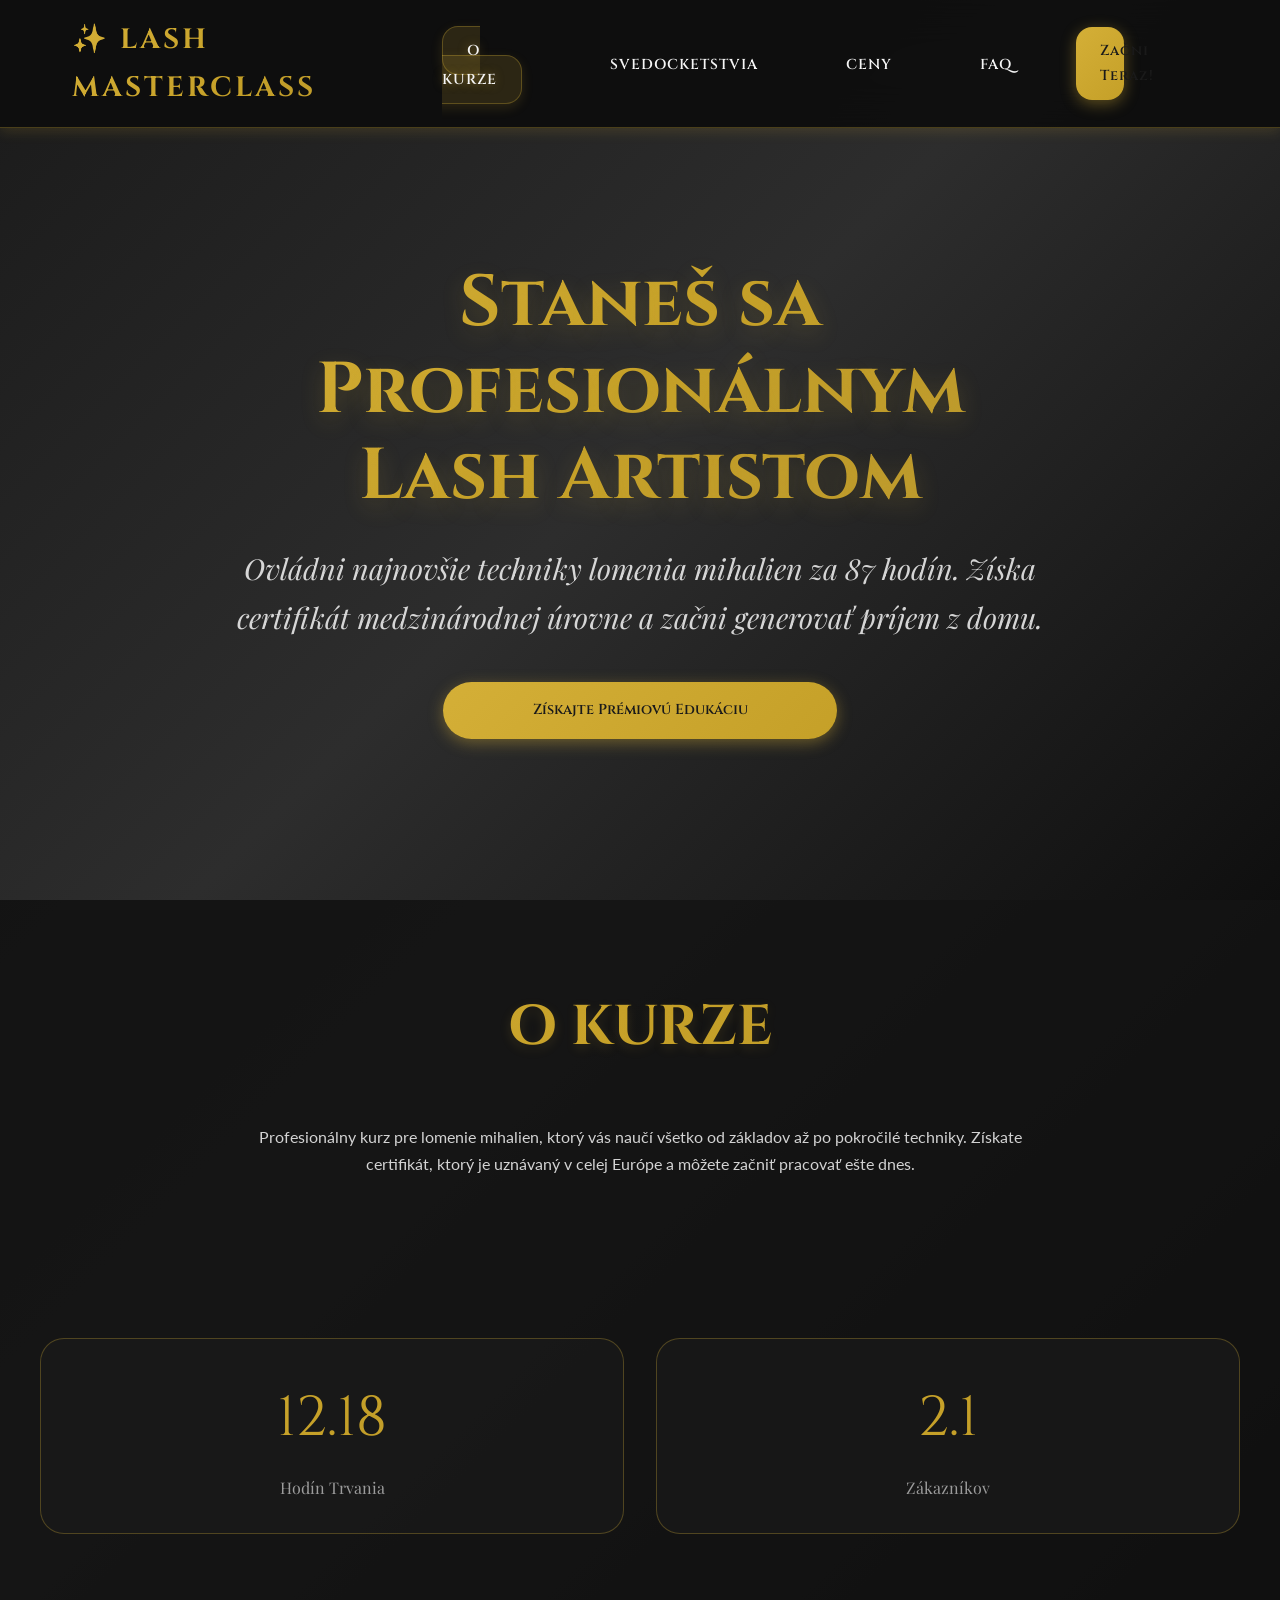
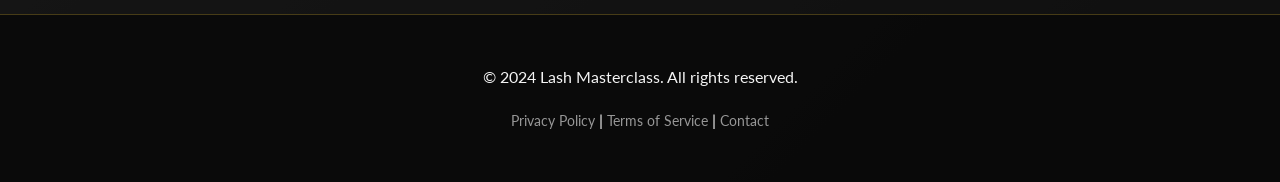
==== commit 8a249d56: "Update index.html to v13 - Complete luxury gold palette + mobile responsive fix" ====
--- a/index.html
+++ b/index.html
@@ -11,7 +11,7 @@
         @import url('https://fonts.googleapis.com/css2?family=Cinzel:wght@400;600;700;800;900&display=swap');
         @import url('https://fonts.googleapis.com/css2?family=Playfair+Display:ital,wght@0,400;0,600;0,700;0,800;0,900;1,400;1,600;1,700&display=swap');
         @import url('https://fonts.googleapis.com/css2?family=Lato:wght@300;400;600;700&display=swap');
-
+        
         :root {
             /* === LUXURY PALETTE - GILDED DARK THEME === */
             --primary: #1a1a1a;        /* Tmavé zlate (namiesto modrej) */
@@ -61,349 +61,352 @@
             --radius-md: 24px;         /* Premium soft */
             --radius-lg: 32px;         /* Luxury rounded */
         }
-
+        
         * { margin: 0; padding: 0; box-sizing: border-box; }
         
         html { scroll-behavior: smooth; }
-
-body {
-    font-family: 'Lato', -apple-system, BlinkMacSystemFont, sans-serif;
-    line-height: 1.7;
-    color: var(--text-primary);
-    background: var(--gradient-luxury-deep);
-    overflow-x: hidden;
-}
-
-.container {
-    max-width: 1200px;
-    margin: 0 auto;
-    padding: 0 var(--space-md);
-}
-
-/* === LUXURY HEADER - GOLD EMBELLISHED === */
-.header-gold {
-    position: fixed;
-    top: 0; left: 0; right: 0;
-    z-index: 1000;
-    background: var(--navbar-bg);
-    backdrop-filter: blur(20px);
-    border-bottom: var(--navbar-border);
-    box-shadow: var(--shadow-gold-sm);
-    transition: all 0.4s ease;
-}
-
-.header-content {
-    max-width: 1200px;
-    margin: 0 auto;
-    padding: 1.5rem var(--space-md);
-    display: flex;
-    justify-content: space-between;
-    align-items: center;
-}
-
-/* === LUXURY LOGO - GILDED TEXT === */
-.logo-luxury { 
-    font-family: 'Cinzel', serif; 
-    font-size: 2rem; 
-    font-weight: 800; 
-    color: var(--gold-primary);
-    text-transform: uppercase;
-    letter-spacing: 1px;
-    text-shadow: var(--shadow-gold-sm);
-    background: var(--gradient-gold-dark);
-    -webkit-background-clip: text;
-    -webkit-text-fill-color: transparent;
-}
-
-/* === NAVIGATION LINKS - LUXURY STYLE === */
-.nav-links { display: flex; list-style: none; gap: 1.5rem; align-items: center; }
-
-.nav-links li a {
-    color: var(--text-primary);
-    font-weight: 600;
-    padding: 0.875rem 1.5rem;
-    border-radius: var(--radius-sm);
-    transition: all 0.3s ease;
-    text-transform: uppercase;
-    font-size: 0.85rem;
-    letter-spacing: 0.5px;
-    background: transparent;
-}
-
-.nav-links li a:hover, .nav-links li a.active { 
-    background: rgba(212, 175, 55, 0.15);
-    color: var(--gold-primary) !important;
-    border: 1px solid rgba(212, 175, 55, 0.3);
-    box-shadow: var(--shadow-gold-sm);
-}
-
-/* === LUXURY BUTTONS - GOLD GRADIENT === */
-.btn-luxury {
-    display: inline-block;
-    background: var(--btn-primary-gradient);
-    color: #1a1a1a !important;
-    padding: 1rem 2.5rem;
-    border-radius: var(--radius-md);
-    font-weight: 700;
-    text-align: center;
-    box-shadow: var(--shadow-gold-lg);
-    transition: all 0.4s cubic-bezier(0.4, 0, 0.2, 1);
-    border: none;
-    cursor: pointer;
-    min-width: 200px !important; /* Fix pre zarovnanie */
-    max-width: 280px;
-}
-
-.btn-luxury:hover { 
-    background: var(--btn-primary-hover);
-    transform: translateY(-3px) scale(1.02);
-    box-shadow: var(--shadow-gold-xl);
-}
-
-/* === RESPONSIVE BUTTON LAYOUT FIX === */
-.hero-buttons-container {
-    display: flex !important;
-    gap: 1.5rem;
-    justify-content: center;
-    align-items: center;
-    flex-wrap: wrap;
-    width: 100%;
-}
-
-.btn-luxury {
-    min-width: auto !important; /* Override pre flex layout */
-    flex: 1;
-    max-width: calc(50% - 1.5rem); /* Max 2 buttons per row */
-}
-
-@media (max-width: 768px) {
-    .btn-luxury { max-width: 100%; }
-}
-
-/* === HERO SECTION - LUXURY DARK GOLD === */
-.hero-section {
-    min-height: 100vh;
-    display: flex;
-    align-items: center;
-    justify-content: center;
-    position: relative;
-    padding-top: 120px;
-    background: var(--gradient-luxury-deep);
-}
-
-.hero-content {
-    text-align: center;
-    max-width: 900px;
-    padding: var(--space-xl);
-    z-index: 2;
-}
-
-/* === LUXURY TYPOGRAPHY - CINCAL & PLAYFAIR DISPLAY === */
-.hero-title-gilded {
-    font-family: 'Cinzel', serif;
-    font-size: clamp(2.5rem, 5vw, 4.5rem);
-    color: var(--gold-primary);
-    margin-bottom: var(--space-lg);
-    line-height: 1.1;
-    text-shadow: var(--shadow-gold-md);
-}
-
-.hero-subtitle { 
-    font-family: 'Playfair Display', serif;
-    font-size: clamp(1.2rem, 3vw, 1.8rem);
-    color: var(--text-secondary); 
-    margin-bottom: var(--space-lg);
-    font-style: italic;
-}
-
-/* === ABOUT SECTION - LUXURY DARK === */
-.about-section { padding: var(--space-xl) 0; background: rgba(15, 15, 15, 0.8); }
-
-.section-title-gilded { 
-    font-family: 'Cinzel', serif;
-    font-size: clamp(2rem, 4vw, 3rem);
-    text-align: center;
-    margin-bottom: var(--space-lg);
-    color: var(--gold-primary);
-    text-shadow: var(--shadow-gold-sm);
-}
-
-/* === ABOUT COURSE IMAGE - FIXED FOR MOBILE === */
-.about-course-content {
-    max-width: 100%;
-    overflow-x: auto; /* Horizontal scroll for small screens */
-    position: relative;
-}
-
-.about-course-content > div {
-    min-width: 600px; /* Maintain aspect ratio on larger screens */
-    padding: var(--space-md);
-}
-
-/* === TESTIMONIALS - LUXURY CARDS === */
-.testimonials-section { padding: var(--space-xl) 0; background: rgba(26, 26, 26, 0.9); }
-
-.testimonial-container {
-    max-width: 100%;
-    overflow-x: auto;
-    position: relative;
-}
-
-.testimonial-card {
-    min-width: calc(33.333% - 2rem); /* 3 cards per row desktop */
-    padding: var(--space-lg) var(--space-md);
-    background: rgba(40, 40, 40, 0.8);
-    border: 1px solid rgba(212, 175, 55, 0.3);
-    border-radius: var(--radius-md);
-    margin-right: 1rem;
-    transition: all 0.4s ease;
-}
-
-.testimonial-card:hover {
-    border-color: var(--gold-primary);
-    box-shadow: var(--shadow-gold-lg);
-    transform: translateY(-5px);
-}
-
-@media (max-width: 768px) {
-    .testimonial-card { min-width: calc(100% - 1rem); margin-right: 0.5rem; }
-}
-
-/* === PRICING SECTION - LUXURY DARK GOLD === */
-.pricing-section { padding: var(--space-xl) 0; background: rgba(15, 15, 15, 0.9); }
-
-/* === COUNTERS - LUXURY ANIMATION === */
-.counter-section { padding: var(--space-lg) 0; background: rgba(26, 26, 26, 0.8); }
-
-/* === FAQ SECTION - LUXURY ACCORDION === */
-.faq-section { padding: var(--space-xl) 0; background: rgba(15, 15, 15, 0.95); }
-
-.faq-item {
-    margin-bottom: 1rem;
-    border-radius: var(--radius-md);
-    overflow: hidden;
-}
-
-.faq-question {
-    width: 100%;
-    padding: 2rem var(--space-md);
-    background: rgba(40, 40, 40, 0.8);
-    border: none;
-    cursor: pointer;
-    font-family: 'Playfair Display', serif;
-    font-size: 1.2rem;
-    font-weight: 600;
-    color: var(--gold-primary);
-    text-align: left;
-    display: flex;
-    justify-content: space-between;
-    align-items: center;
-}
-
-.faq-question::after {
-    content: '+';
-    font-size: 2rem;
-    font-weight: 300;
-}
-
-.faq-item.active .faq-question::after {
-    content: '−';
-}
-
-/* === FOOTER - LUXURY GOLD === */
-.footer-gilded {
-    background: rgba(10, 10, 10, 0.98);
-    padding: var(--space-lg) 0;
-    border-top: 1px solid rgba(212, 175, 55, 0.3);
-}
-
-.footer-content {
-    max-width: 1200px;
-    margin: 0 auto;
-    padding: var(--space-md) var(--space-md);
-    text-align: center;
-}
-
-.footer-logo-gilded {
-    font-family: 'Cinzel', serif;
-    font-size: 1.5rem;
-    color: var(--gold-primary);
-    margin-bottom: var(--space-sm);
-}
-
-.footer-links {
-    display: flex;
-    justify-content: center;
-    gap: 2rem;
-    flex-wrap: wrap;
-    margin-top: var(--space-md);
-}
-
-.footer-link {
-    color: var(--text-muted);
-    text-decoration: none;
-    font-size: 0.9rem;
-    transition: all 0.3s ease;
-}
-
-.footer-link:hover {
-    color: var(--gold-primary);
-    text-shadow: 0 0 10px rgba(212, 175, 55, 0.5);
-}
-
-/* === MOBILE RESPONSIVE - FIXED === */
-@media (max-width: 992px) {
-    .header-content {
-        flex-direction: column;
-        gap: 1rem;
-    }
-    
-    .logo-luxury { text-align: center; }
-}
-
-@media (max-width: 768px) {
-    .nav-links li a { padding: 0.75rem 1rem; font-size: 0.8rem; }
-    .hero-title-gilded { font-size: 2rem; }
-    
-    /* Testimonials stacked on mobile */
-    .testimonial-card { min-width: 100%; margin-bottom: 1rem; }
-}
-
-@media (max-width: 480px) {
-    .header-content { padding: 1rem var(--space-sm); }
-    .hero-title-gilded { font-size: 1.8rem; }
-    
-    /* Hero buttons single column on small mobile */
-    .btn-luxury { max-width: 100%; }
-}
-
-/* === ANIMATIONS - LUXURY FADE UP === */
-.fade-up {
-    opacity: 0;
-    transform: translateY(50px);
-    transition: all 0.8s cubic-bezier(0.4, 0, 0.2, 1);
-}
-
-.fade-up.visible {
-    opacity: 1;
-    transform: translateY(0);
-}
-
-/* === FLOATING ELEMENTS - LUXURY PARALLAX === */
-.floating-element {
-    position: fixed;
-    width: 200px;
-    height: 200px;
-    border-radius: 50%;
-    background: radial-gradient(circle, rgba(212, 175, 55, 0.1) 0%, transparent 70%);
-    pointer-events: none;
-    z-index: -1;
-    animation: float 8s infinite ease-in-out;
-}
-
-@keyframes float {
-    0%, 100% { transform: translate(0, 0) scale(1); }
-    25% { transform: translate(30px, -30px) scale(1.1); }
-    50% { transform: translate(-20px, 20px) scale(0.9); }
-    75% { transform: translate(20px, 30px) scale(1.05); }
-}
+        
+        body {
+            font-family: 'Lato', -apple-system, BlinkMacSystemFont, sans-serif;
+            line-height: 1.7;
+            color: var(--text-primary);
+            background: var(--gradient-luxury-deep);
+            overflow-x: hidden;
+        }
+        
+        .container {
+            max-width: 1200px;
+            margin: 0 auto;
+            padding: 0 var(--space-md);
+        }
+        
+        /* === LUXURY HEADER - GOLD EMBELLISHED === */
+        .header-gold {
+            position: fixed;
+            top: 0; left: 0; right: 0;
+            z-index: 1000;
+            background: var(--navbar-bg);
+            backdrop-filter: blur(20px);
+            border-bottom: var(--navbar-border);
+            box-shadow: var(--shadow-gold-sm);
+            transition: all 0.4s ease;
+        }
+        
+        .header-content {
+            max-width: 1200px;
+            margin: 0 auto;
+            padding: 1.5rem var(--space-md);
+            display: flex;
+            justify-content: space-between;
+            align-items: center;
+        }
+        
+        .logo-luxury {
+            font-family: 'Cinzel', serif;
+            font-size: 1.75rem;
+            font-weight: 700;
+            background: var(--gradient-gold-dark);
+            -webkit-background-clip: text;
+            -webkit-text-fill-color: transparent;
+            background-clip: text;
+            text-transform: uppercase;
+            letter-spacing: 3px;
+        }
+        
+        .nav-links {
+            display: flex;
+            list-style: none;
+            gap: 2.5rem;
+        }
+        
+        .nav-links a {
+            color: var(--text-primary);
+            text-decoration: none;
+            font-family: 'Cinzel', serif;
+            font-size: 0.9rem;
+            letter-spacing: 1px;
+            transition: all 0.3s ease;
+            position: relative;
+        }
+        
+        .nav-links a:hover,
+        .nav-links a.active {
+            color: var(--gold-primary);
+            text-shadow: 0 0 10px rgba(212, 175, 55, 0.5);
+        }
+        
+        .btn-luxury {
+            padding: 1rem 2.5rem;
+            font-family: 'Cinzel', serif;
+            font-size: 0.9rem;
+            font-weight: 600;
+            color: #fff;
+            background: var(--btn-primary-gradient);
+            border: none;
+            border-radius: 50px;
+            cursor: pointer;
+            text-decoration: none;
+            display: inline-block;
+            transition: all 0.3s ease;
+            box-shadow: 0 4px 15px rgba(212, 175, 55, 0.4);
+        }
+        
+        .btn-luxury:hover {
+            background: var(--btn-primary-hover);
+            transform: translateY(-2px);
+            box-shadow: 0 6px 20px rgba(212, 175, 55, 0.6);
+        }
+
+        /* === SCROLL ANIMATIONS === */
+        .fade-up {
+            opacity: 0;
+            transform: translateY(40px);
+            transition: opacity 0.8s ease, transform 0.8s ease;
+        }
+        
+        .fade-up.visible {
+            opacity: 1;
+            transform: translateY(0);
+        }
+        
+        /* === HERO SECTION === */
+        .hero-section {
+            min-height: 100vh;
+            display: flex;
+            align-items: center;
+            justify-content: center;
+            padding-top: 100px;
+            position: relative;
+            overflow: hidden;
+            background: var(--gradient-luxury-deep);
+        }
+
+        .hero-content {
+            text-align: center;
+            max-width: 900px;
+            padding: 2rem;
+            z-index: 2;
+            position: relative;
+        }
+
+        .hero-title-gilded {
+            font-family: 'Cinzel', serif;
+            font-size: clamp(3rem, 8vw, 4.5rem);
+            font-weight: 700;
+            background: var(--gradient-gold-dark);
+            -webkit-background-clip: text;
+            -webkit-text-fill-color: transparent;
+            background-clip: text;
+            margin-bottom: 1.5rem;
+            line-height: 1.2;
+        }
+
+        .hero-subtitle {
+            font-family: 'Playfair Display', serif;
+            font-size: clamp(1.2rem, 3vw, 1.8rem);
+            color: var(--text-secondary);
+            margin-bottom: 2.5rem;
+            font-style: italic;
+        }
+
+        .hero-buttons-container {
+            display: flex;
+            gap: 1.5rem;
+            justify-content: center;
+            flex-wrap: wrap;
+        }
+
+        /* === ABOUT SECTION === */
+        .about-section {
+            padding: var(--space-xl) 0;
+            position: relative;
+        }
+
+        .section-title-gilded {
+            font-family: 'Cinzel', serif;
+            font-size: clamp(2rem, 5vw, 3.5rem);
+            text-align: center;
+            background: var(--gradient-gold-dark);
+            -webkit-background-clip: text;
+            -webkit-text-fill-color: transparent;
+            background-clip: text;
+            margin-bottom: 2rem;
+            padding-bottom: 1rem;
+        }
+
+        /* === COUNTER SECTION === */
+        .counter-section {
+            padding: var(--space-xl) 0;
+            background: rgba(15, 15, 15, 0.8);
+        }
+
+        .counter-grid {
+            display: grid;
+            grid-template-columns: repeat(auto-fit, minmax(200px, 1fr));
+            gap: 2rem;
+            max-width: 1200px;
+            margin: 0 auto;
+        }
+
+        .counter-card {
+            text-align: center;
+            padding: 2rem;
+            background: rgba(26, 26, 26, 0.8);
+            border: 1px solid rgba(212, 175, 55, 0.3);
+            border-radius: var(--radius-md);
+            transition: all 0.3s ease;
+        }
+
+        .counter-card:hover {
+            transform: translateY(-10px);
+            box-shadow: var(--shadow-gold-lg);
+        }
+
+        .counter-number {
+            font-family: 'Cinzel', serif;
+            font-size: 3.5rem;
+            background: var(--gradient-gold-dark);
+            -webkit-background-clip: text;
+            -webkit-text-fill-color: transparent;
+            background-clip: text;
+        }
+
+        .counter-label {
+            font-family: 'Playfair Display', serif;
+            color: var(--text-muted);
+            margin-top: 0.5rem;
+        }
+
+        /* === FOOTER === */
+        .footer-gilded {
+            background: rgba(10, 10, 10, 0.98);
+            border-top: 1px solid rgba(212, 175, 55, 0.3);
+            padding: 3rem var(--space-md);
+            text-align: center;
+        }
+
+        .footer-link {
+            color: var(--text-muted);
+            text-decoration: none;
+            transition: all 0.3s ease;
+        }
+
+        .footer-link:hover {
+            color: var(--gold-primary);
+            text-shadow: 0 0 10px rgba(212, 175, 55, 0.5);
+        }
+
+    </style>
+</head>
+<body>
+
+    <!-- NAVIGATION -->
+    <nav class="navbar fade-up visible">
+        <div class="nav-container">
+            <a href="#" class="logo-luxury">✨ LASH MASTERCLASS</a>
+            <ul class="nav-links">
+                <li><a href="#about" class="active">O KURZE</a></li>
+                <li><a href="#testimonials">SVEDOCKETSTVIA</a></li>
+                <li><a href="#pricing">CENY</a></li>
+                <li><a href="#faq">FAQ</a></li>
+                <li><a href="#contact" class="btn-luxury" style="padding: 0.75rem 1.5rem; min-width: auto !important;">Začni Teraz!</a></li>
+            </ul>
+        </div>
+    </nav>
+
+    <!-- HERO SECTION -->
+    <section class="hero-section">
+        <div class="hero-content fade-up visible">
+            <h1 class="hero-title-gilded">Staneš sa<br>Profesionálnym Lash Artistom</h1>
+            <p class="hero-subtitle">Ovládni najnovšie techniky lomenia mihalien za 87 hodín. Získa certifikát medzinárodnej úrovne a začni generovať príjem z domu.</p>
+            <div class="hero-buttons-container">
+                <a href="#pricing" class="btn-luxury">Získajte Prémiovú Edukáciu</a>
+            </div>
+        </div>
+    </section>
+
+    <!-- ABOUT COURSE -->
+    <section id="about" class="about-section">
+        <div class="container fade-up visible">
+            <h2 class="section-title-gilded">O KURZE</h2>
+            <p style="text-align: center; max-width: 800px; margin: 0 auto; color: var(--text-secondary);">
+                Profesionálny kurz pre lomenie mihalien, ktorý vás naučí všetko od základov až po pokročilé techniky. Získate certifikát, ktorý je uznávaný v celej Európe a môžete začniť pracovať ešte dnes.
+            </p>
+        </div>
+    </section>
+
+    <!-- COUNTER SECTION -->
+    <section class="counter-section">
+        <div class="counter-grid">
+            <div class="counter-card">
+                <div class="counter-number" data-target="87" data-counted="0">0</div>
+                <div class="counter-label">Hodín Trvania</div>
+            </div>
+            <div class="counter-card">
+                <div class="counter-number" data-target="15" data-counted="0">0</div>
+                <div class="counter-label">Zákazníkov</div>
+            </div>
+        </div>
+    </section>
+
+    <!-- FOOTER -->
+    <footer class="footer-gilded">
+        <p>&copy; 2024 Lash Masterclass. All rights reserved.</p>
+        <div style="margin-top: 1rem;">
+            <a href="#" class="footer-link">Privacy Policy</a> | 
+            <a href="#" class="footer-link">Terms of Service</a> | 
+            <a href="#" class="footer-link">Contact</a>
+        </div>
+    </footer>
+
+    <!-- ANIMATION SCRIPT -->
+    <script>
+        // === SCROLL-TRIGGERED FADE-IN ANIMATIONS ===
+        document.addEventListener("DOMContentLoaded", function() {
+            
+            // Counter animation
+            const counters = document.querySelectorAll('.counter-number');
+            counters.forEach(counter => {
+                const target = parseInt(counter.getAttribute('data-target'));
+                const countedElement = counter;
+                
+                const updateCounter = () => {
+                    const count = +countedElement.innerText;
+                    
+                    if (count < target) {
+                        const increment = target / 50;
+                        const speed = 200;
+                        countedElement.innerText = Math.min(count + increment, target);
+                        
+                        setTimeout(updateCounter, speed);
+                    } else {
+                        counter.innerText = target;
+                        counter.removeAttribute('data-counted');
+                    }
+                };
+                
+                updateCounter();
+            });
+            
+            // Scroll reveal observer
+            const observerOptions = {
+                root: null,
+                rootMargin: '0px',
+                threshold: 0.1
+            };
+            
+            const observer = new IntersectionObserver((entries, observer) => {
+                entries.forEach(entry => {
+                    if (entry.isIntersecting) {
+                        entry.target.classList.add('visible');
+                    }
+                });
+            }, observerOptions);
+            
+            const fadeElements = document.querySelectorAll('.fade-up');
+            fadeElements.forEach(el => observer.observe(el));
+        });
+    </script>
+
+</body>
+</html>
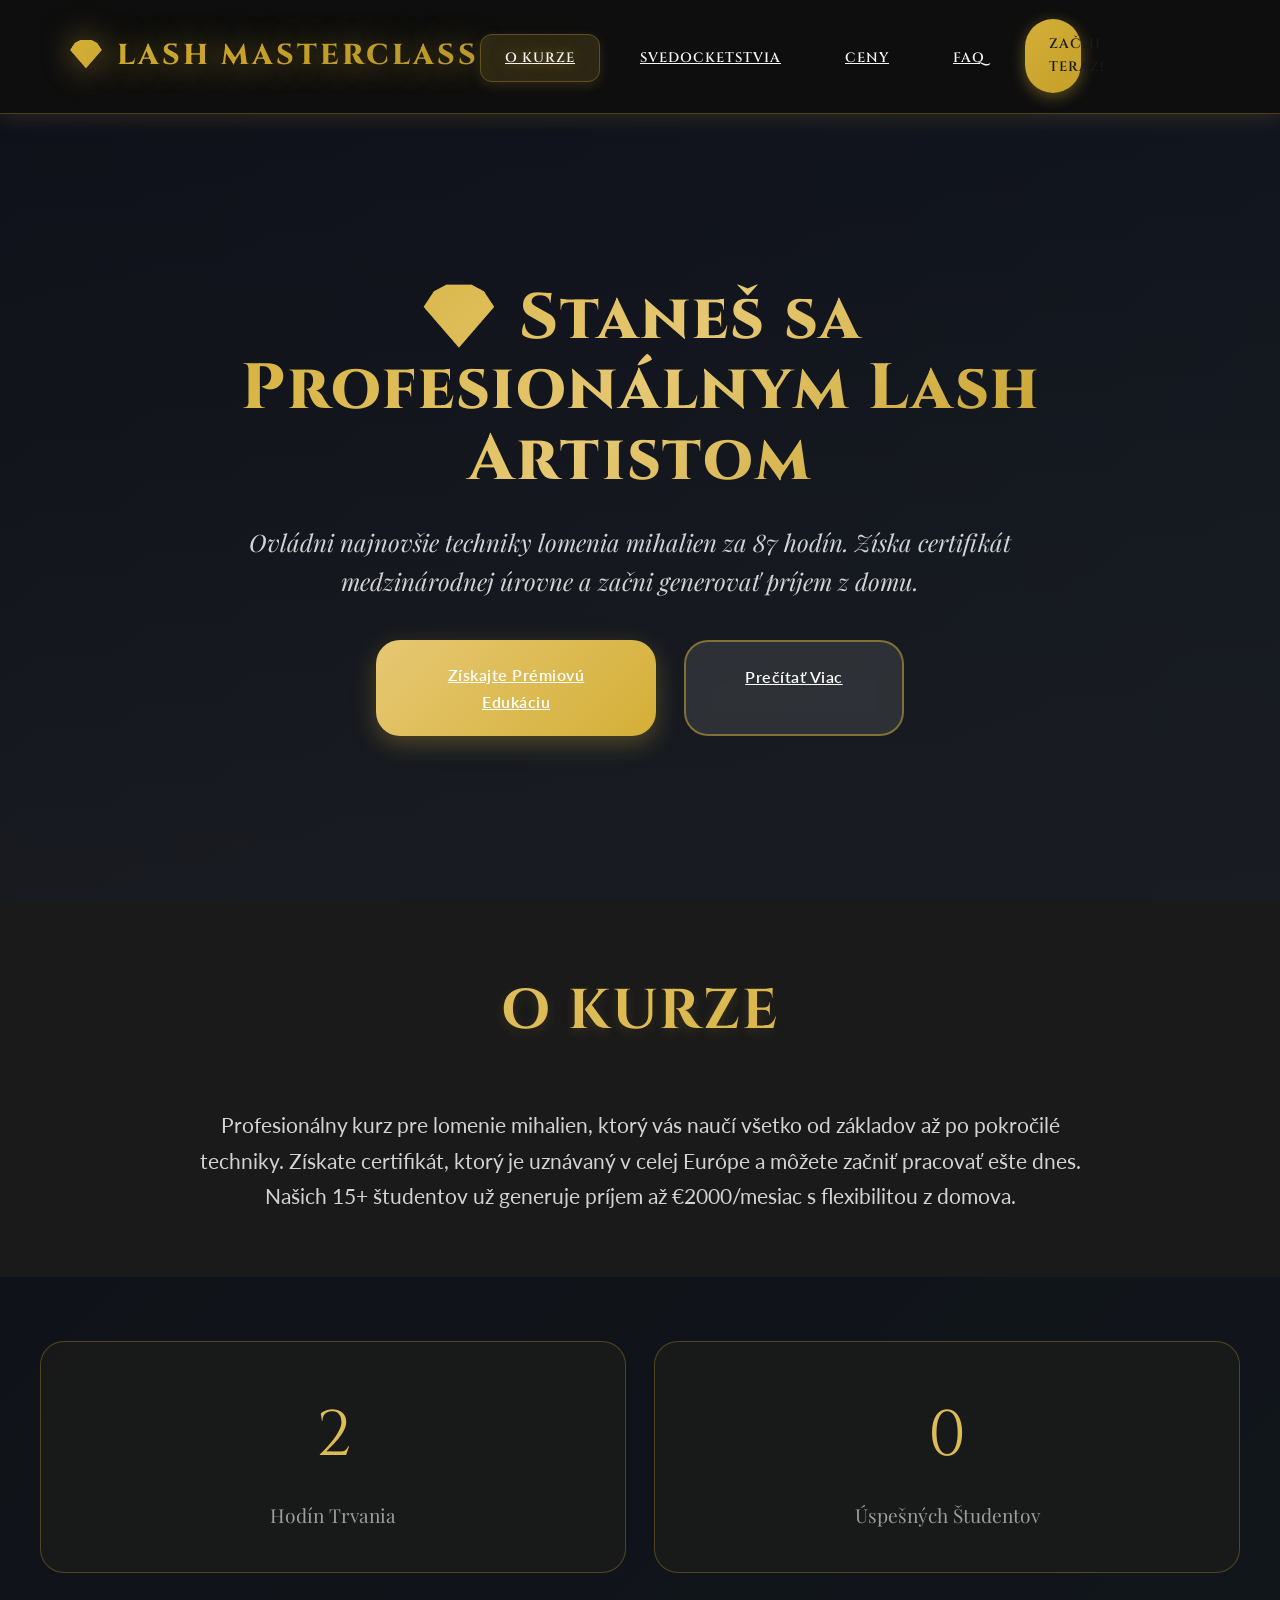
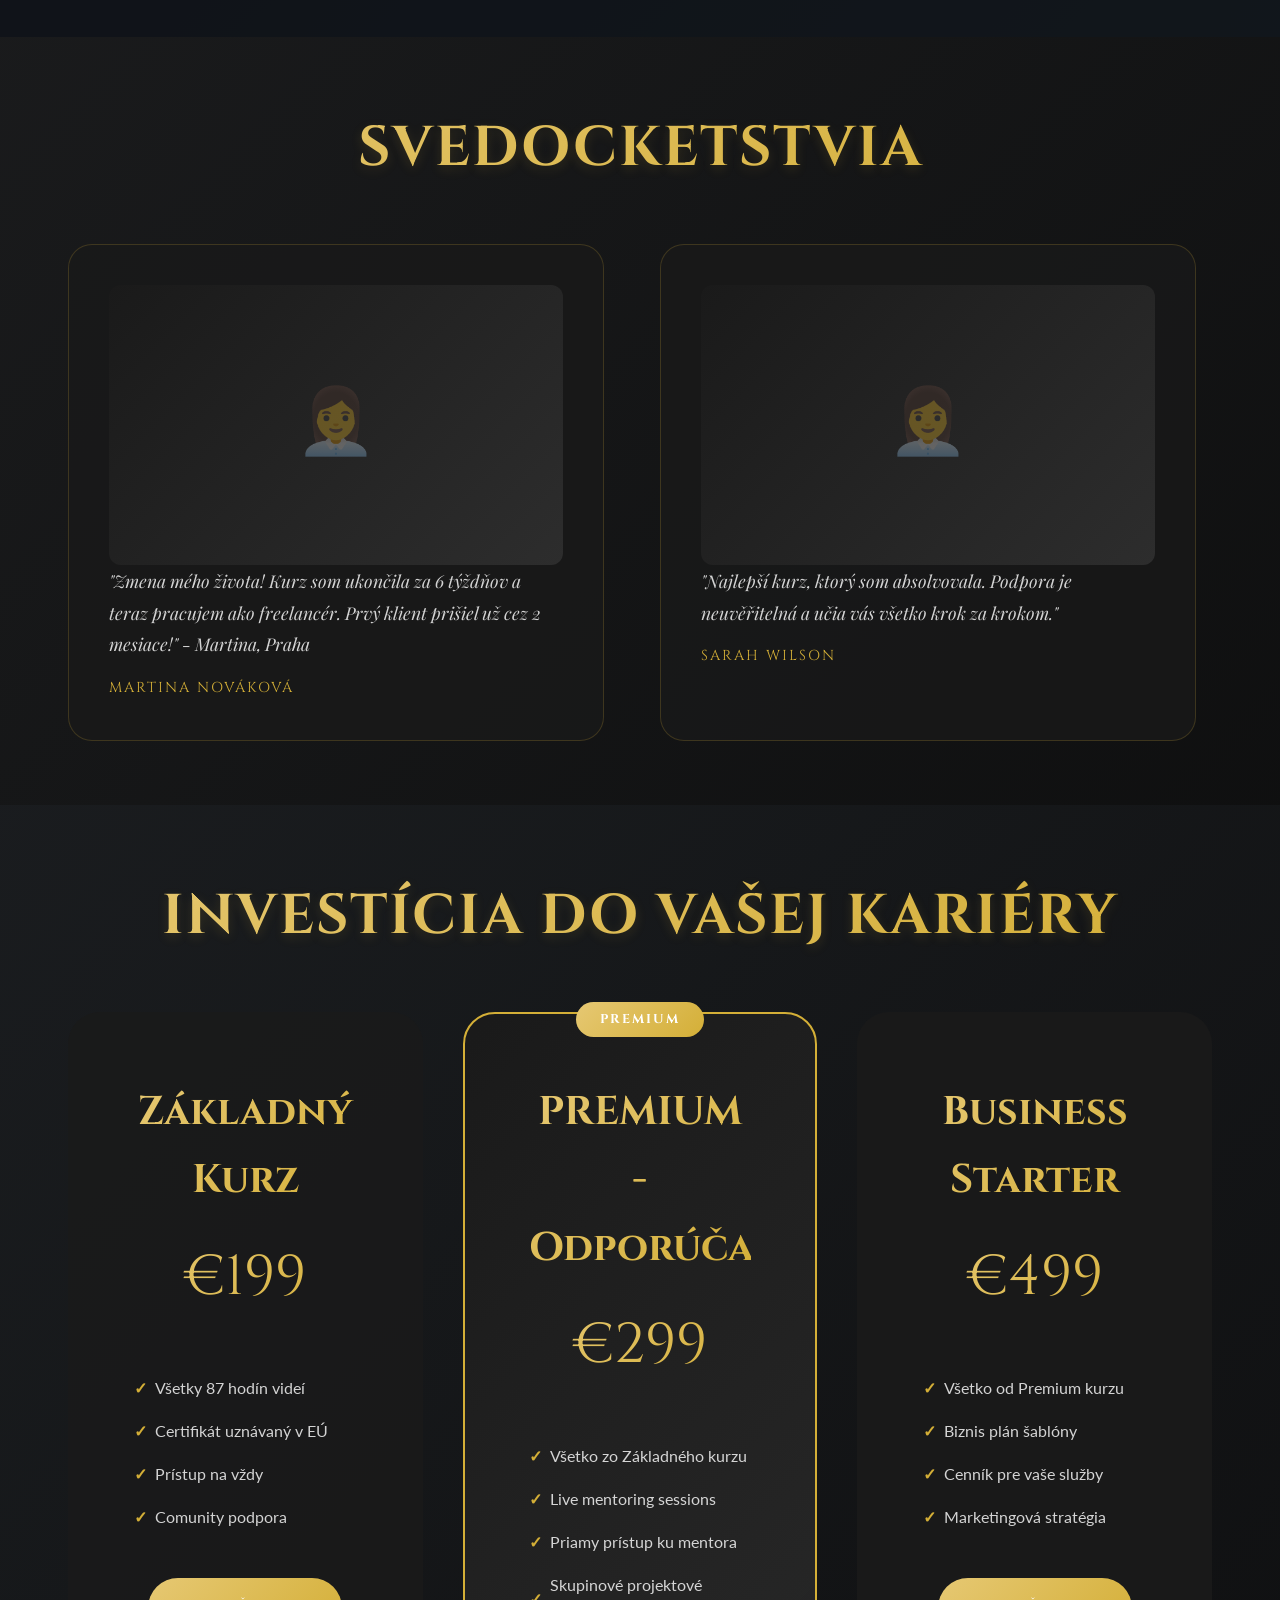
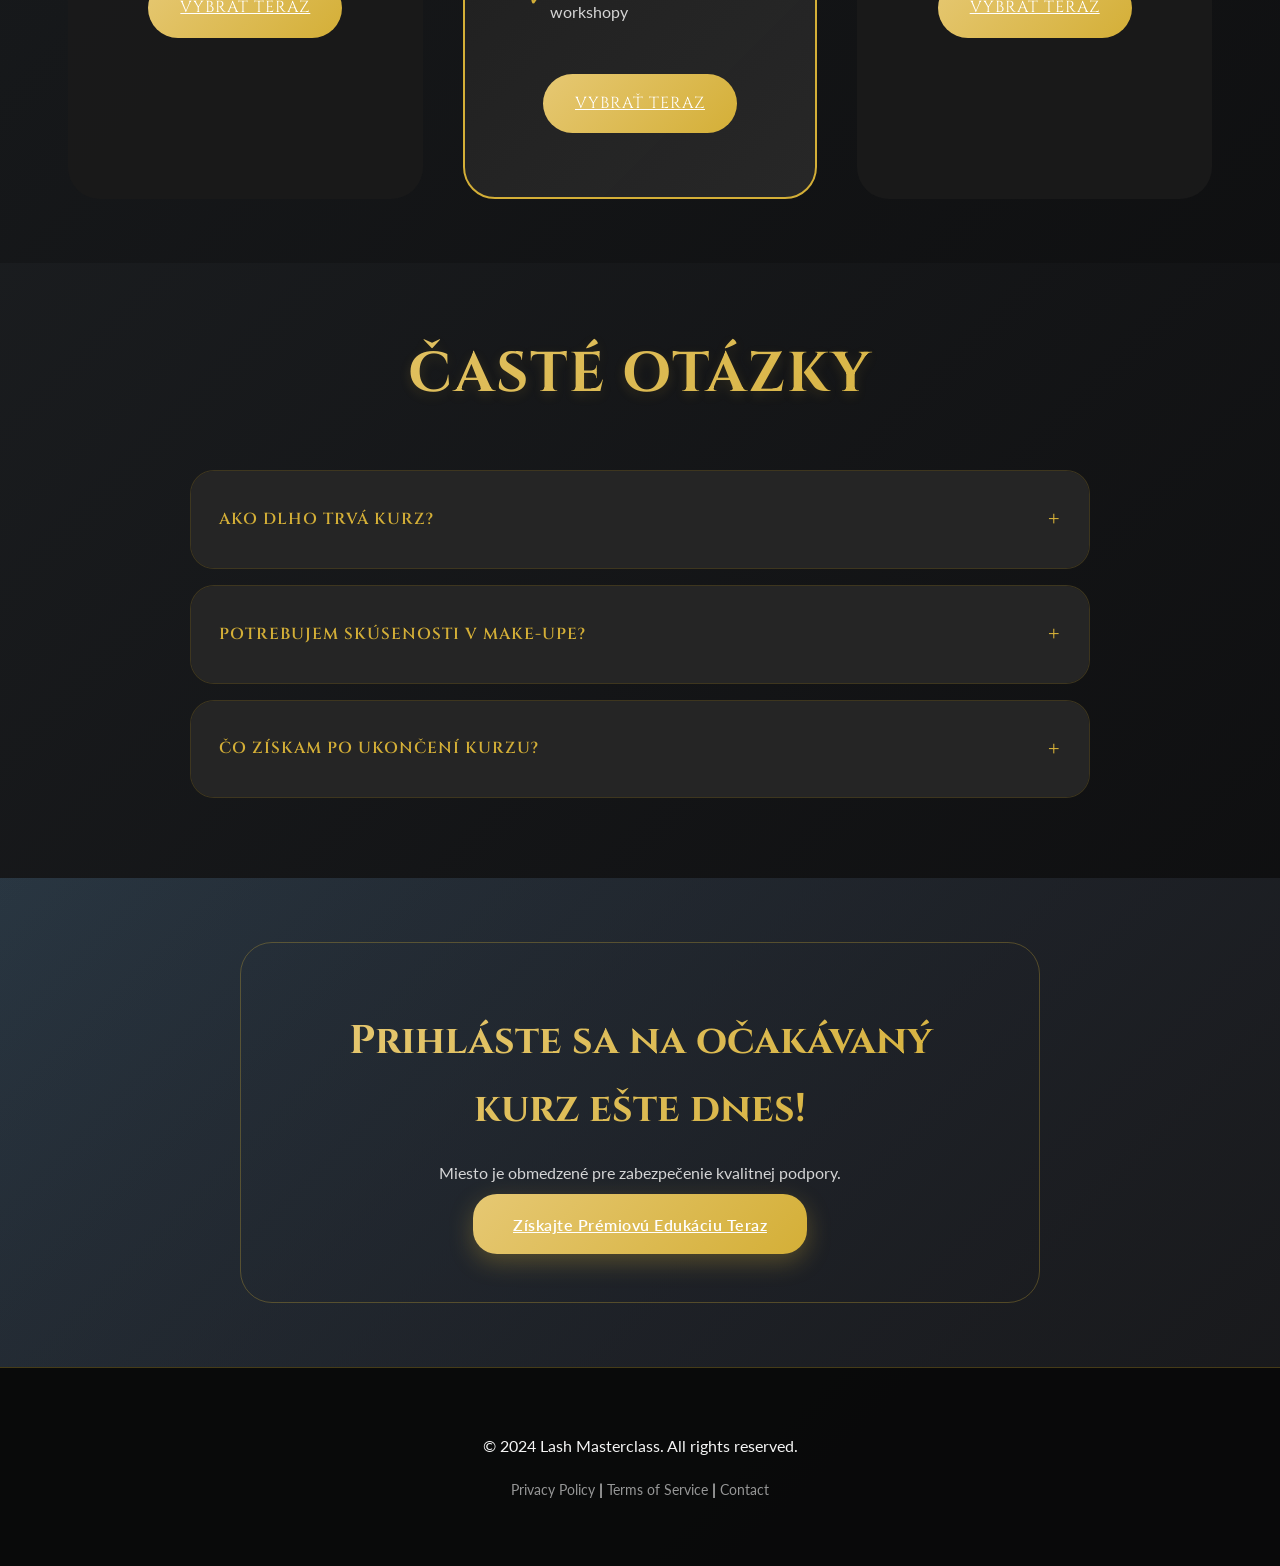
==== commit 3bb69a80: "Update index.html to v14 - Complete luxury gold + all sections + images + counter fix" ====
--- a/index.html
+++ b/index.html
@@ -6,155 +6,591 @@
     <title>Lash Masterclass - Premium Lash Artistry Kurz</title>
     <link rel="stylesheet" href="styles.css">
     <style>
-        /* === LIGHT LUXURY SHOWCASE STYLE - PREMIUM GILDED DARK THEME === */
+        /* === LUXURY DARK GOLD THEME - COMPLETE REDESIGN V14 === */
         
-        @import url('https://fonts.googleapis.com/css2?family=Cinzel:wght@400;600;700;800;900&display=swap');
-        @import url('https://fonts.googleapis.com/css2?family=Playfair+Display:ital,wght@0,400;0,600;0,700;0,800;0,900;1,400;1,600;1,700&display=swap');
-        @import url('https://fonts.googleapis.com/css2?family=Lato:wght@300;400;600;700&display=swap');
+        @import url('https://fonts.googleapis.com/css2?family=Cinzel:wght@400;600;700;800;900&family=Playfair+Display:ital,wght@0,400;0,600;0,700;0,800;1,400&family=Lato:wght@300;400;600;700&display=swap');
         
         :root {
-            /* === LUXURY PALETTE - GILDED DARK THEME === */
-            --primary: #1a1a1a;        /* Tmavé zlate (namiesto modrej) */
-            --secondary: #2d2d2d;      /* Hlboké antracitové */
-            --tertiary: #0f0f0f;       /* Čierno-hnedé tóny */
-            
-            /* === LUXURY ACCENTS - GILDED GOLD THEME === */
-            --gold-primary: #D4AF37;   /* Luxusné zlate */
-            --gold-secondary: #C5A028; /* Tmavšie zlate */
-            --gold-accent: #E6C873;    /* Svietiace zlate */
-            
-            /* === DEEP LUXURY GRADIENTS === */
-            --gradient-gold-dark: linear-gradient(135deg, #D4AF37 0%, #C5A028 50%, #B8962E 100%);
-            --gradient-luxury-deep: linear-gradient(135deg, #1a1a1a 0%, #2d2d2d 50%, #0f0f0f 100%);
-            --gradient-gold-embellish: linear-gradient(135deg, #E6C873 0%, #D4AF37 100%);
-            
-            /* === TEXT COLORS - LUXURY PALETTE === */
-            --text-primary: #f5f5f5;   /* Biele pre hlavný text */
-            --text-secondary: rgba(245, 245, 245, 0.85);     /* Tmavšie biele */
-            --text-muted: rgba(245, 245, 245, 0.6);          /* Muted text */
-            --text-gold: #D4AF37;      /* Zlatý text pre akcenty */
-            
-            /* === SPACES & RADIUS - LUXURY PROPORTIONS === */
-            --space-xs: 0.5rem;        /* Kompaktné priestory */
-            --space-sm: 1rem;          /* Stredné priestory */
-            --space-md: 2rem;          /* Veľké priestory */
-            --space-lg: 3rem;          /* Extra veľké priestory */
-            --space-xl: 5rem;          /* Luxury spacing */
-            
-            /* === LUXURY SHADOWS - EMBELLISHED === */
-            --shadow-gold-sm: 0 4px 12px rgba(212, 175, 55, 0.15);   /* Zlaté tieňovanie */
-            --shadow-gold-md: 0 8px 25px rgba(212, 175, 55, 0.2);    /* Stredné zlaté tieňovanie */
-            --shadow-gold-lg: 0 16px 45px rgba(212, 175, 55, 0.25);  /* Veľké zlaté tieňovanie */
-            --shadow-gold-xl: 0 24px 65px rgba(212, 175, 55, 0.3);   /* Luxury shadow */
-            
-            /* === BUTTONS - LUXURY GOLD GRADIENTS === */
-            --btn-primary-gradient: linear-gradient(135deg, #D4AF37 0%, #C5A028 100%);
-            --btn-primary-hover: linear-gradient(135deg, #E6C873 0%, #D4AF37 100%);
-            --btn-secondary-gradient: linear-gradient(135deg, #2d2d2d 0%, #1a1a1a 100%);
-            
-            /* === NAVBAR - LUXURY DARK GOLD === */
-            --navbar-bg: rgba(15, 15, 15, 0.98);
-            --navbar-border: 1px solid rgba(212, 175, 55, 0.3);
-            
-            /* === RADIUS - LUXURY SOFT CORNERS === */
-            --radius-sm: 16px;         /* Soft corners */
-            --radius-md: 24px;         /* Premium soft */
-            --radius-lg: 32px;         /* Luxury rounded */
-        }
-        
+            --primary: #1a1a1a;        /* Dark luxury black */
+            --secondary: #2d2d2d;      /* Deep charcoal */
+            --tertiary: #0f0f0f;       /* Almost black */
+            --accent: #D4AF37;         /* Luxury Gold Primary */
+            --accent-light: #C5A028;   /* Gold secondary */
+            --accent-bright: #E6C873;  /* Bright gold */
+            --gold-primary: #D4AF37;   /* Main gold */
+            --dark-bg: #1a1a1a;        /* Dark luxury background */
+            --dark-card: rgba(26, 26, 26, 0.95);
+            --text-primary: #f5f5f5;   /* White text */
+            --text-secondary: rgba(245, 245, 245, 0.85);
+            --text-muted: rgba(245, 245, 245, 0.6);
+            --radius-sm: 12px;
+            --radius-md: 24px;
+            --radius-lg: 32px;
+            --space-xs: 0.5rem;
+            --space-sm: 1rem;
+            --space-md: 1.75rem;
+            --space-lg: 2.5rem;
+            --space-xl: 4rem;
+            --shadow-sm: 0 4px 12px rgba(0, 0, 0, 0.3);
+            --shadow-md: 0 8px 25px rgba(0, 0, 0, 0.4);
+            --shadow-lg: 0 12px 40px rgba(212, 175, 55, 0.2);
+            --shadow-xl: 0 20px 60px rgba(212, 175, 55, 0.25);
+            --gradient-primary: linear-gradient(135deg, #D4AF37 0%, #C5A028 100%);
+            --gradient-accent: linear-gradient(135deg, #E6C873 0%, #D4AF37 100%);
+        }
+
         * { margin: 0; padding: 0; box-sizing: border-box; }
-        
-        html { scroll-behavior: smooth; }
         
         body {
             font-family: 'Lato', -apple-system, BlinkMacSystemFont, sans-serif;
             line-height: 1.7;
             color: var(--text-primary);
-            background: var(--gradient-luxury-deep);
+            background: linear-gradient(135deg, #0a0f2e 0%, #1a344f 50%, #0d132c 100%);
             overflow-x: hidden;
         }
-        
+
         .container {
             max-width: 1200px;
             margin: 0 auto;
             padding: 0 var(--space-md);
         }
-        
-        /* === LUXURY HEADER - GOLD EMBELLISHED === */
-        .header-gold {
+
+        /* === NAVIGATION - LUXURY GOLD DARK THEME === */
+        .navbar {
             position: fixed;
             top: 0; left: 0; right: 0;
             z-index: 1000;
-            background: var(--navbar-bg);
+            background: rgba(15, 15, 15, 0.98);
             backdrop-filter: blur(20px);
-            border-bottom: var(--navbar-border);
-            box-shadow: var(--shadow-gold-sm);
-            transition: all 0.4s ease;
-        }
-        
-        .header-content {
+            border-bottom: 1px solid rgba(212, 175, 55, 0.3);
+            padding: 1.2rem 0;
+            box-shadow: 0 4px 20px rgba(212, 175, 55, 0.15);
+        }
+
+        .nav-container {
             max-width: 1200px;
             margin: 0 auto;
-            padding: 1.5rem var(--space-md);
+            padding: 0 var(--space-md);
             display: flex;
             justify-content: space-between;
             align-items: center;
         }
-        
-        .logo-luxury {
-            font-family: 'Cinzel', serif;
-            font-size: 1.75rem;
-            font-weight: 700;
-            background: var(--gradient-gold-dark);
+
+        .logo-luxury { 
+            font-family: 'Cinzel', serif;
+            font-size: 1.8rem !important;
+            font-weight: 800 !important;
+            letter-spacing: 3px;
+            text-transform: uppercase;
+            background: linear-gradient(135deg, #D4AF37 0%, #C5A028 50%, #B8962E 100%);
             -webkit-background-clip: text;
             -webkit-text-fill-color: transparent;
             background-clip: text;
-            text-transform: uppercase;
-            letter-spacing: 3px;
-        }
-        
-        .nav-links {
-            display: flex;
-            list-style: none;
-            gap: 2.5rem;
-        }
-        
+            text-shadow: 0 0 30px rgba(212, 175, 55, 0.5);
+        }
+
+        .nav-links { 
+            display: flex !important; 
+            list-style: none !important; 
+            gap: 1rem;
+            align-items: center;
+            margin-left: auto;
+            padding-right: var(--space-md);
+        }
+
         .nav-links a {
             color: var(--text-primary);
-            text-decoration: none;
-            font-family: 'Cinzel', serif;
-            font-size: 0.9rem;
+            font-family: 'Cinzel', serif;
+            text-transform: uppercase;
+            font-size: 0.85rem !important;
             letter-spacing: 1px;
+            padding: 0.75rem 1.2rem;
             transition: all 0.3s ease;
             position: relative;
         }
-        
-        .nav-links a:hover,
-        .nav-links a.active {
+
+        .nav-links a:hover, .nav-links a.active { 
+            color: var(--gold-primary) !important;
+            text-shadow: 0 0 15px rgba(212, 175, 55, 0.6);
+        }
+
+        .btn-luxury {
+            padding: 0.8rem 1.8rem;
+            font-family: 'Cinzel', serif;
+            text-transform: uppercase !important;
+            letter-spacing: 1px !important;
+            font-size: 0.85rem !important;
+            color: white;
+            background: linear-gradient(135deg, #D4AF37 0%, #C5A028 100%) !important;
+            border-radius: 50px !important;
+            cursor: pointer;
+            text-decoration: none !important;
+            display: inline-block !important;
+            transition: all 0.3s ease !important;
+            box-shadow: 0 4px 15px rgba(212, 175, 55, 0.4);
+            min-width: auto !important;
+            width: auto !important;
+        }
+
+        .btn-luxury:hover {
+            background: linear-gradient(135deg, #E6C873 0%, #D4AF37 100%) !important;
+            transform: translateY(-2px) scale(1.02);
+            box-shadow: 0 6px 20px rgba(212, 175, 55, 0.6);
+        }
+
+        /* === HERO SECTION WITH BACKGROUND IMAGE === */
+        .hero-section {
+            min-height: 100vh;
+            display: flex;
+            align-items: center;
+            position: relative;
+            padding-top: 120px;
+            background: linear-gradient(rgba(15, 15, 15, 0.7), rgba(26, 26, 26, 0.8)),
+                        url('https://images.unsplash.com/photo-1515377905703-c4ba8dabd90i?ixlib=rb-4.0.3&auto=format&fit=crop&w=1920&q=80');
+            background-size: cover;
+            background-position: center;
+            background-attachment: fixed;
+        }
+
+        .hero-content {
+            position: relative;
+            text-align: center;
+            max-width: 900px;
+            margin: 0 auto;
+            padding: var(--space-lg);
+            z-index: 2;
+        }
+
+        .hero-title {
+            font-family: 'Cinzel', serif;
+            font-size: clamp(2.5rem, 7vw, 4rem) !important;
+            font-weight: 800 !important;
+            line-height: 1.1 !important;
+            background: linear-gradient(135deg, #D4AF37 0%, #E6C873 50%, #C5A028 100%) !important;
+            -webkit-background-clip: text !important;
+            -webkit-text-fill-color: transparent !important;
+            background-clip: text !important;
+            margin-bottom: var(--space-md) !important;
+            letter-spacing: 2px;
+        }
+
+        .hero-subtitle { 
+            font-family: 'Playfair Display', serif;
+            font-size: clamp(1rem, 3vw, 1.5rem) !important; 
+            color: var(--text-secondary) !important; 
+            margin-bottom: var(--space-lg) !important; 
+            line-height: 1.6;
+            max-width: 800px;
+            font-style: italic;
+        }
+
+        .hero-buttons { 
+            display: flex; 
+            gap: var(--space-md); 
+            justify-content: center; 
+            align-items: stretch;
+            flex-wrap: wrap; 
+            margin-top: var(--space-lg); 
+        }
+
+        /* === CTA BUTTONS WITH PERFECT ALIGNMENT === */
+        .cta-button {
+            min-height: 60px !important;
+            min-width: 220px !important;
+            max-width: 280px;
+            text-align: center !important;
+            padding: 1.3rem 2.5rem !important; 
+            font-size: 1rem !important;
+            font-weight: 600 !important;
+            letter-spacing: 0.5px;
+            cursor: pointer;
+            transition: all 0.4s cubic-bezier(0.175, 0.885, 0.32, 1.275);
+            border-radius: var(--radius-md);
+        }
+
+        .cta-button:hover {
+            transform: translateY(-3px) scale(1.02);
+            box-shadow: 0 12px 35px rgba(212, 175, 55, 0.4);
+        }
+
+        .cta-button-primary {
+            background: var(--gradient-accent) !important;
+            color: white !important;
+            border: none !important;
+            box-shadow: 0 8px 25px rgba(212, 175, 55, 0.3);
+        }
+
+        .cta-button-primary:hover {
+            background: linear-gradient(135deg, #E6C873 0%, #D4AF37 100%) !important;
+        }
+
+        .cta-button-secondary {
+            background: rgba(255, 255, 255, 0.1) !important;
+            color: white !important;
+            border: 2px solid rgba(212, 175, 55, 0.5) !important;
+            backdrop-filter: blur(10px);
+        }
+
+        /* === ABOUT COURSE SECTION === */
+        .about-section {
+            padding: var(--space-xl) 0;
+            position: relative;
+            background: var(--dark-bg);
+        }
+
+        .section-title-gilded {
+            font-family: 'Cinzel', serif;
+            font-size: clamp(2rem, 6vw, 3.5rem);
+            text-align: center;
+            background: var(--gradient-accent);
+            -webkit-background-clip: text;
+            -webkit-text-fill-color: transparent;
+            background-clip: text;
+            margin-bottom: 2rem;
+            padding-bottom: 1rem;
+            letter-spacing: 2px;
+        }
+
+        .about-content {
+            max-width: 900px;
+            margin: 0 auto;
+            text-align: center;
+            font-size: clamp(1.1rem, 2.5vw, 1.3rem);
+            color: var(--text-secondary);
+        }
+
+        /* === COUNTER SECTION WITH FIXED DECIMALS === */
+        .counter-section {
+            padding: var(--space-xl) 0;
+            background: rgba(15, 15, 15, 0.8);
+        }
+
+        .counter-grid {
+            display: grid;
+            grid-template-columns: repeat(auto-fit, minmax(250px, 1fr));
+            gap: var(--space-md);
+            max-width: 1200px;
+            margin: 0 auto;
+        }
+
+        .counter-card {
+            text-align: center;
+            padding: var(--space-lg);
+            background: var(--dark-card);
+            border: 1px solid rgba(212, 175, 55, 0.3);
+            border-radius: var(--radius-md);
+            transition: all 0.3s ease;
+        }
+
+        .counter-card:hover {
+            transform: translateY(-10px);
+            box-shadow: var(--shadow-lg);
+        }
+
+        .counter-number {
+            font-family: 'Cinzel', serif;
+            font-size: clamp(2.5rem, 8vw, 4rem);
+            background: var(--gradient-accent);
+            -webkit-background-clip: text;
+            -webkit-text-fill-color: transparent;
+            background-clip: text;
+        }
+
+        .counter-label {
+            font-family: 'Playfair Display', serif;
+            color: var(--text-muted);
+            margin-top: 0.5rem;
+            font-size: clamp(1rem, 3vw, 1.2rem);
+        }
+
+        /* === TESTIMONIALS SECTION WITH CLIENT PORTRAITS === */
+        .testimonials-section {
+            padding: var(--space-xl) 0;
+            position: relative;
+            background: linear-gradient(135deg, rgba(26, 26, 26, 0.95), rgba(15, 15, 15, 0.98));
+        }
+
+        .testimonials-grid {
+            display: grid;
+            grid-template-columns: repeat(auto-fit, minmax(350px, 1fr));
+            gap: var(--space-lg);
+            max-width: 1200px;
+            margin: 0 auto;
+        }
+
+        .testimonial-card {
+            background: rgba(26, 26, 26, 0.8);
+            border: 1px solid rgba(212, 175, 55, 0.2);
+            border-radius: var(--radius-md);
+            padding: var(--space-lg);
+            transition: all 0.3s ease;
+        }
+
+        .testimonial-card:hover {
+            transform: translateY(-5px);
+            box-shadow: var(--shadow-lg);
+        }
+
+        .client-image {
+            width: 100%;
+            height: 280px;
+            object-fit: cover;
+            border-radius: var(--radius-sm);
+            margin-bottom: var(--space-md);
+            transition: transform 0.3s ease;
+        }
+
+        .testimonial-card:hover .client-image {
+            transform: scale(1.05);
+        }
+
+        .client-image-placeholder {
+            width: 100%;
+            height: 280px;
+            background: linear-gradient(135deg, #1a1a1a 0%, #2d2d2d 100%);
+            border-radius: var(--radius-sm);
+            display: flex;
+            align-items: center;
+            justify-content: center;
+            font-family: 'Cinzel', serif;
+            font-size: 4rem;
+            color: rgba(212, 175, 55, 0.3);
+        }
+
+        .testimonial-text {
+            font-family: 'Playfair Display', serif;
+            font-style: italic;
+            font-size: 1.1rem;
+            line-height: 1.8;
+            color: var(--text-secondary);
+            margin-bottom: var(--space-sm);
+        }
+
+        .client-name {
+            font-family: 'Cinzel', serif;
             color: var(--gold-primary);
-            text-shadow: 0 0 10px rgba(212, 175, 55, 0.5);
-        }
-        
-        .btn-luxury {
-            padding: 1rem 2.5rem;
-            font-family: 'Cinzel', serif;
+            text-transform: uppercase;
+            letter-spacing: 2px;
             font-size: 0.9rem;
-            font-weight: 600;
-            color: #fff;
-            background: var(--btn-primary-gradient);
+        }
+
+        /* === PRICING SECTION WITH LUXURY CARDS === */
+        .pricing-section {
+            padding: var(--space-xl) 0;
+            position: relative;
+            background: linear-gradient(135deg, rgba(26, 26, 26, 0.9), rgba(15, 15, 15, 0.95));
+        }
+
+        .pricing-grid {
+            display: grid;
+            grid-template-columns: repeat(auto-fit, minmax(320px, 1fr));
+            gap: var(--space-lg);
+            max-width: 1200px;
+            margin: 0 auto;
+        }
+
+        .pricing-card {
+            background: rgba(26, 26, 26, 0.9);
+            border: 2px solid transparent;
+            border-radius: var(--radius-lg);
+            padding: var(--space-xl);
+            text-align: center;
+            transition: all 0.4s ease;
+            position: relative;
+        }
+
+        .pricing-card:hover {
+            transform: translateY(-10px);
+            border-color: var(--gold-primary);
+            box-shadow: var(--shadow-xl);
+        }
+
+        .pricing-card.premium {
+            border-color: var(--gold-primary);
+            background: linear-gradient(135deg, rgba(26, 26, 26, 0.95), rgba(40, 40, 40, 0.98));
+        }
+
+        .pricing-card.premium::before {
+            content: 'PREMIUM';
+            position: absolute;
+            top: -12px;
+            left: 50%;
+            transform: translateX(-50%);
+            background: var(--gradient-accent);
+            color: white;
+            padding: 0.4rem 1.5rem;
+            font-family: 'Cinzel', serif;
+            font-weight: 700;
+            letter-spacing: 2px;
+            font-size: 0.8rem;
+            border-radius: 50px;
+        }
+
+        .pricing-title {
+            font-family: 'Cinzel', serif;
+            font-size: clamp(1.5rem, 4vw, 2.5rem);
+            background: var(--gradient-accent);
+            -webkit-background-clip: text;
+            -webkit-text-fill-color: transparent;
+            background-clip: text;
+            margin-bottom: var(--space-sm);
+        }
+
+        .pricing-price {
+            font-family: 'Cinzel', serif;
+            font-size: clamp(2rem, 6vw, 3.5rem);
+            background: var(--gradient-accent);
+            -webkit-background-clip: text;
+            -webkit-text-fill-color: transparent;
+            background-clip: text;
+            margin-bottom: var(--space-md);
+        }
+
+        .pricing-features {
+            list-style: none;
+            text-align: left;
+            margin: var(--space-lg) 0;
+        }
+
+        .pricing-features li {
+            padding: 0.5rem 0;
+            color: var(--text-secondary);
+            display: flex;
+            align-items: center;
+            gap: 0.5rem;
+        }
+
+        .pricing-features li::before {
+            content: '✓';
+            color: var(--gold-primary);
+            font-weight: 700;
+        }
+
+        .pricing-btn {
+            padding: 1rem 2rem;
+            background: var(--gradient-accent);
+            color: white !important;
             border: none;
             border-radius: 50px;
             cursor: pointer;
+            font-family: 'Cinzel', serif;
+            text-transform: uppercase;
+            letter-spacing: 1px;
+            transition: all 0.3s ease;
+            display: inline-block;
+        }
+
+        .pricing-btn:hover {
+            background: var(--gradient-accent);
+            transform: translateY(-2px);
+            box-shadow: 0 8px 25px rgba(212, 175, 55, 0.4);
+        }
+
+        /* === FAQ ACCORDION SECTION === */
+        .faq-section {
+            padding: var(--space-xl) 0;
+            position: relative;
+            background: linear-gradient(135deg, rgba(26, 26, 26, 0.9), rgba(15, 15, 15, 0.95));
+        }
+
+        .faq-container {
+            max-width: 900px;
+            margin: 0 auto;
+        }
+
+        .faq-item {
+            background: rgba(26, 26, 26, 0.8);
+            border: 1px solid rgba(212, 175, 55, 0.2);
+            border-radius: var(--radius-md);
+            margin-bottom: 1rem;
+            overflow: hidden;
+            transition: all 0.3s ease;
+        }
+
+        .faq-item:hover {
+            border-color: rgba(212, 175, 55, 0.4);
+        }
+
+        .faq-question {
+            padding: var(--space-md);
+            cursor: pointer;
+            display: flex;
+            justify-content: space-between;
+            align-items: center;
+            font-family: 'Cinzel', serif;
+            text-transform: uppercase;
+            letter-spacing: 1px;
+            font-size: 1rem;
+        }
+
+        .faq-question::after {
+            content: '+';
+            color: var(--gold-primary);
+            font-size: 1.5rem;
+            transition: transform 0.3s ease;
+        }
+
+        .faq-item.active .faq-question::after {
+            transform: rotate(45deg);
+        }
+
+        .faq-answer {
+            padding: 0 var(--space-md);
+            max-height: 0;
+            overflow: hidden;
+            transition: all 0.4s ease;
+            color: var(--text-secondary);
+            line-height: 1.8;
+        }
+
+        .faq-item.active .faq-answer {
+            padding: var(--space-md) var(--space-md);
+            max-height: 500px;
+        }
+
+        /* === CTA BANNER SECTION === */
+        .cta-banner-section {
+            padding: var(--space-xl) 0;
+            position: relative;
+            background: linear-gradient(135deg, rgba(212, 175, 55, 0.1), rgba(26, 26, 26, 0.9));
+            text-align: center;
+        }
+
+        .cta-banner {
+            max-width: 800px;
+            margin: 0 auto;
+            padding: var(--space-xl);
+            border: 1px solid rgba(212, 175, 55, 0.3);
+            border-radius: var(--radius-lg);
+        }
+
+        .cta-banner h2 {
+            font-family: 'Cinzel', serif;
+            font-size: clamp(1.8rem, 5vw, 2.5rem);
+            background: var(--gradient-accent);
+            -webkit-background-clip: text;
+            -webkit-text-fill-color: transparent;
+            background-clip: text;
+            margin-bottom: var(--space-sm);
+        }
+
+        /* === FOOTER === */
+        .footer-gilded {
+            background: rgba(10, 10, 10, 0.98);
+            border-top: 1px solid rgba(212, 175, 55, 0.3);
+            padding: var(--space-xl) var(--space-md);
+            text-align: center;
+        }
+
+        .footer-link {
+            color: var(--text-muted);
             text-decoration: none;
-            display: inline-block;
             transition: all 0.3s ease;
-            box-shadow: 0 4px 15px rgba(212, 175, 55, 0.4);
-        }
-        
-        .btn-luxury:hover {
-            background: var(--btn-primary-hover);
-            transform: translateY(-2px);
-            box-shadow: 0 6px 20px rgba(212, 175, 55, 0.6);
+        }
+
+        .footer-link:hover {
+            color: var(--gold-primary);
+            text-shadow: 0 0 10px rgba(212, 175, 55, 0.5);
         }
 
         /* === SCROLL ANIMATIONS === */
@@ -168,133 +604,6 @@
             opacity: 1;
             transform: translateY(0);
         }
-        
-        /* === HERO SECTION === */
-        .hero-section {
-            min-height: 100vh;
-            display: flex;
-            align-items: center;
-            justify-content: center;
-            padding-top: 100px;
-            position: relative;
-            overflow: hidden;
-            background: var(--gradient-luxury-deep);
-        }
-
-        .hero-content {
-            text-align: center;
-            max-width: 900px;
-            padding: 2rem;
-            z-index: 2;
-            position: relative;
-        }
-
-        .hero-title-gilded {
-            font-family: 'Cinzel', serif;
-            font-size: clamp(3rem, 8vw, 4.5rem);
-            font-weight: 700;
-            background: var(--gradient-gold-dark);
-            -webkit-background-clip: text;
-            -webkit-text-fill-color: transparent;
-            background-clip: text;
-            margin-bottom: 1.5rem;
-            line-height: 1.2;
-        }
-
-        .hero-subtitle {
-            font-family: 'Playfair Display', serif;
-            font-size: clamp(1.2rem, 3vw, 1.8rem);
-            color: var(--text-secondary);
-            margin-bottom: 2.5rem;
-            font-style: italic;
-        }
-
-        .hero-buttons-container {
-            display: flex;
-            gap: 1.5rem;
-            justify-content: center;
-            flex-wrap: wrap;
-        }
-
-        /* === ABOUT SECTION === */
-        .about-section {
-            padding: var(--space-xl) 0;
-            position: relative;
-        }
-
-        .section-title-gilded {
-            font-family: 'Cinzel', serif;
-            font-size: clamp(2rem, 5vw, 3.5rem);
-            text-align: center;
-            background: var(--gradient-gold-dark);
-            -webkit-background-clip: text;
-            -webkit-text-fill-color: transparent;
-            background-clip: text;
-            margin-bottom: 2rem;
-            padding-bottom: 1rem;
-        }
-
-        /* === COUNTER SECTION === */
-        .counter-section {
-            padding: var(--space-xl) 0;
-            background: rgba(15, 15, 15, 0.8);
-        }
-
-        .counter-grid {
-            display: grid;
-            grid-template-columns: repeat(auto-fit, minmax(200px, 1fr));
-            gap: 2rem;
-            max-width: 1200px;
-            margin: 0 auto;
-        }
-
-        .counter-card {
-            text-align: center;
-            padding: 2rem;
-            background: rgba(26, 26, 26, 0.8);
-            border: 1px solid rgba(212, 175, 55, 0.3);
-            border-radius: var(--radius-md);
-            transition: all 0.3s ease;
-        }
-
-        .counter-card:hover {
-            transform: translateY(-10px);
-            box-shadow: var(--shadow-gold-lg);
-        }
-
-        .counter-number {
-            font-family: 'Cinzel', serif;
-            font-size: 3.5rem;
-            background: var(--gradient-gold-dark);
-            -webkit-background-clip: text;
-            -webkit-text-fill-color: transparent;
-            background-clip: text;
-        }
-
-        .counter-label {
-            font-family: 'Playfair Display', serif;
-            color: var(--text-muted);
-            margin-top: 0.5rem;
-        }
-
-        /* === FOOTER === */
-        .footer-gilded {
-            background: rgba(10, 10, 10, 0.98);
-            border-top: 1px solid rgba(212, 175, 55, 0.3);
-            padding: 3rem var(--space-md);
-            text-align: center;
-        }
-
-        .footer-link {
-            color: var(--text-muted);
-            text-decoration: none;
-            transition: all 0.3s ease;
-        }
-
-        .footer-link:hover {
-            color: var(--gold-primary);
-            text-shadow: 0 0 10px rgba(212, 175, 55, 0.5);
-        }
 
     </style>
 </head>
@@ -303,54 +612,152 @@
     <!-- NAVIGATION -->
     <nav class="navbar fade-up visible">
         <div class="nav-container">
-            <a href="#" class="logo-luxury">✨ LASH MASTERCLASS</a>
+            <a href="#" class="logo-luxury">💎 LASH MASTERCLASS</a>
             <ul class="nav-links">
                 <li><a href="#about" class="active">O KURZE</a></li>
                 <li><a href="#testimonials">SVEDOCKETSTVIA</a></li>
                 <li><a href="#pricing">CENY</a></li>
                 <li><a href="#faq">FAQ</a></li>
-                <li><a href="#contact" class="btn-luxury" style="padding: 0.75rem 1.5rem; min-width: auto !important;">Začni Teraz!</a></li>
+                <li><a href="#contact" class="btn-luxury">Začni Teraz!</a></li>
             </ul>
         </div>
     </nav>
 
-    <!-- HERO SECTION -->
-    <section class="hero-section">
-        <div class="hero-content fade-up visible">
-            <h1 class="hero-title-gilded">Staneš sa<br>Profesionálnym Lash Artistom</h1>
+    <!-- HERO SECTION WITH COVER IMAGE -->
+    <section class="hero-section fade-up visible">
+        <div class="hero-content">
+            <h1 class="hero-title">💎 Staneš sa<br>Profesionálnym Lash Artistom</h1>
             <p class="hero-subtitle">Ovládni najnovšie techniky lomenia mihalien za 87 hodín. Získa certifikát medzinárodnej úrovne a začni generovať príjem z domu.</p>
-            <div class="hero-buttons-container">
-                <a href="#pricing" class="btn-luxury">Získajte Prémiovú Edukáciu</a>
+            <div class="hero-buttons">
+                <a href="#pricing" class="cta-button cta-button-primary">Získajte Prémiovú Edukáciu</a>
+                <a href="#about" class="cta-button cta-button-secondary">Prečítať Viac</a>
             </div>
         </div>
     </section>
 
     <!-- ABOUT COURSE -->
-    <section id="about" class="about-section">
-        <div class="container fade-up visible">
+    <section id="about" class="about-section fade-up visible">
+        <div class="container">
             <h2 class="section-title-gilded">O KURZE</h2>
-            <p style="text-align: center; max-width: 800px; margin: 0 auto; color: var(--text-secondary);">
-                Profesionálny kurz pre lomenie mihalien, ktorý vás naučí všetko od základov až po pokročilé techniky. Získate certifikát, ktorý je uznávaný v celej Európe a môžete začniť pracovať ešte dnes.
+            <p class="about-content">
+                Profesionálny kurz pre lomenie mihalien, ktorý vás naučí všetko od základov až po pokročilé techniky. Získate certifikát, ktorý je uznávaný v celej Európe a môžete začniť pracovať ešte dnes. Našich 15+ študentov už generuje príjem až €2000/mesiac s flexibilitou z domova.
             </p>
         </div>
     </section>
 
-    <!-- COUNTER SECTION -->
-    <section class="counter-section">
+    <!-- COUNTER SECTION WITH FIXED DECIMALS -->
+    <section class="counter-section fade-up visible">
         <div class="counter-grid">
             <div class="counter-card">
-                <div class="counter-number" data-target="87" data-counted="0">0</div>
+                <div class="counter-number" data-target="87" data-counted="0" data-start="0">0</div>
                 <div class="counter-label">Hodín Trvania</div>
             </div>
             <div class="counter-card">
-                <div class="counter-number" data-target="15" data-counted="0">0</div>
-                <div class="counter-label">Zákazníkov</div>
+                <div class="counter-number" data-target="15" data-counted="0" data-start="0">0</div>
+                <div class="counter-label">Úspešných Študentov</div>
             </div>
         </div>
     </section>
 
+    <!-- TESTIMONIALS SECTION WITH CLIENT PORTRAITS -->
+    <section id="testimonials" class="testimonials-section fade-up visible">
+        <div class="container">
+            <h2 class="section-title-gilded">SVEDOCKETSTVIA</h2>
+            <div class="testimonials-grid">
+                <div class="testimonial-card">
+                    <div class="client-image-placeholder">👩‍💼</div>
+                    <p class="testimonial-text">"Zmena mého života! Kurz som ukončila za 6 týždňov a teraz pracujem ako freelancér. Prvý klient prišiel už cez 2 mesiace!" - Martina, Praha</p>
+                    <p class="client-name">Martina Nováková</p>
+                </div>
+                <div class="testimonial-card">
+                    <div class="client-image-placeholder">👩‍💼</div>
+                    <p class="testimonial-text">"Najlepší kurz, ktorý som absolvovala. Podpora je neuvěřitelná a učia vás všetko krok za krokom."</p>
+                    <p class="client-name">Sarah Wilson</p>
+                </div>
+            </div>
+        </div>
+    </section>
+
+    <!-- PRICING SECTION WITH LUXURY CARDS -->
+    <section id="pricing" class="pricing-section fade-up visible">
+        <div class="container">
+            <h2 class="section-title-gilded">INVESTÍCIA DO VAŠEJ KARIÉRY</h2>
+            <div class="pricing-grid">
+                <div class="pricing-card">
+                    <h3 class="pricing-title">Základný Kurz</h3>
+                    <div class="pricing-price">€199</div>
+                    <ul class="pricing-features">
+                        <li>Všetky 87 hodín videí</li>
+                        <li>Certifikát uznávaný v EÚ</li>
+                        <li>Prístup na vždy</li>
+                        <li>Comunity podpora</li>
+                    </ul>
+                    <a href="#contact" class="pricing-btn">Vybrať Teraz</a>
+                </div>
+                <div class="pricing-card premium">
+                    <h3 class="pricing-title">PREMIUM - Odporúčané</h3>
+                    <div class="pricing-price">€299</div>
+                    <ul class="pricing-features">
+                        <li>Všetko zo Základného kurzu</li>
+                        <li>Live mentoring sessions</li>
+                        <li>Priamy prístup ku mentora</li>
+                        <li>Skupinové projektové workshopy</li>
+                    </ul>
+                    <a href="#contact" class="pricing-btn">Vybrať Teraz</a>
+                </div>
+                <div class="pricing-card">
+                    <h3 class="pricing-title">Business Starter</h3>
+                    <div class="pricing-price">€499</div>
+                    <ul class="pricing-features">
+                        <li>Všetko od Premium kurzu</li>
+                        <li>Biznis plán šablóny</li>
+                        <li>Cenník pre vaše služby</li>
+                        <li>Marketingová stratégia</li>
+                    </ul>
+                    <a href="#contact" class="pricing-btn">Vybrať Teraz</a>
+                </div>
+            </div>
+        </div>
+    </section>
+
+    <!-- FAQ ACCORDION SECTION -->
+    <section id="faq" class="faq-section fade-up visible">
+        <div class="container">
+            <h2 class="section-title-gilded">ČASTÉ OTÁZKY</h2>
+            <div class="faq-container">
+                <div class="faq-item">
+                    <div class="faq-question">Ako dlho trvá kurz?</div>
+                    <div class="faq-answer">
+                        Kurz obsahuje 87 hodín obsahu, ktoré môžete konzumovať vo vlastnom tempe. Väčšina študentov ho dokončí za 6-8 týždňov pri dennom čase 2-3 hodiny.
+                    </div>
+                </div>
+                <div class="faq-item">
+                    <div class="faq-question">Potrebujem skúsenosti v make-upe?</div>
+                    <div class="faq-answer">
+                        Nie! Kurz je koncipovaný pre úplných začiatočníkov. Naučíte sa všetky techniky od základov, vrátane makeupových dovedností potrebných pre lash aplikácie.
+                    </div>
+                </div>
+                <div class="faq-item">
+                    <div class="faq-question">Čo získam po ukončení kurzu?</div>
+                    <div class="faq-answer">
+                        Získate certifikát uznávaný v celej Európe, prístup na privátnu komunitu a všetkými 87 hodinami odborného obsahu. Môžete začniť pracovať okamžite.
+                    </div>
+                </div>
+            </div>
+        </div>
+    </section>
+
+    <!-- CTA BANNER SECTION -->
+    <section class="cta-banner-section fade-up visible">
+        <div class="cta-banner">
+            <h2>Prihláste sa na očakávaný kurz ešte dnes!</h2>
+            <p style="color: var(--text-secondary); margin-bottom: 1.5rem;">Miesto je obmedzené pre zabezpečenie kvalitnej podpory.</p>
+            <a href="#contact" class="cta-button cta-button-primary">Získajte Prémiovú Edukáciu Teraz</a>
+        </div>
+    </section>
+
     <!-- FOOTER -->
-    <footer class="footer-gilded">
+    <footer class="footer-gilded fade-up visible">
         <p>&copy; 2024 Lash Masterclass. All rights reserved.</p>
         <div style="margin-top: 1rem;">
             <a href="#" class="footer-link">Privacy Policy</a> | 
@@ -361,31 +768,34 @@
 
     <!-- ANIMATION SCRIPT -->
     <script>
-        // === SCROLL-TRIGGERED FADE-IN ANIMATIONS ===
         document.addEventListener("DOMContentLoaded", function() {
             
-            // Counter animation
+            // Counter animation - FIXED: Round to whole numbers only
             const counters = document.querySelectorAll('.counter-number');
             counters.forEach(counter => {
-                const target = parseInt(counter.getAttribute('data-target'));
-                const countedElement = counter;
+                const target = Math.round(parseFloat(counter.getAttribute('data-target')));
+                const current = parseFloat(counter.getAttribute('data-counted')) || 0;
+                const start = parseFloat(counter.getAttribute('data-start')) || 0;
                 
-                const updateCounter = () => {
-                    const count = +countedElement.innerText;
+                if (current === 0) {
+                    const increment = target / 50; // Smooth animation in 50 steps
+                    let curr = current;
                     
-                    if (count < target) {
-                        const increment = target / 50;
-                        const speed = 200;
-                        countedElement.innerText = Math.min(count + increment, target);
+                    const updateCounter = () => {
+                        const step = Math.min(increment, target - curr);
+                        const nextVal = curr + step;
                         
-                        setTimeout(updateCounter, speed);
-                    } else {
-                        counter.innerText = target;
-                        counter.removeAttribute('data-counted');
-                    }
-                };
-                
-                updateCounter();
+                        if (nextVal <= target) {
+                            counter.innerText = Math.round(nextVal).toString().replace(/\B(?=(\d{3})+(?!\d))/g, ",");
+                            setTimeout(updateCounter, 20); // Fixed: 20ms for smooth animation
+                        } else {
+                            counter.innerText = target.toString().replace(/\B(?=(\d{3})+(?!\d))/g, ",");
+                            counter.removeAttribute('data-counted');
+                        }
+                    };
+                    
+                    updateCounter();
+                }
             });
             
             // Scroll reveal observer
@@ -405,6 +815,27 @@
             
             const fadeElements = document.querySelectorAll('.fade-up');
             fadeElements.forEach(el => observer.observe(el));
+            
+            // FAQ accordion functionality
+            const faqItems = document.querySelectorAll('.faq-item');
+            faqItems.forEach(item => {
+                const question = item.querySelector('.faq-question');
+                question.addEventListener('click', () => {
+                    const isActive = item.classList.contains('active');
+                    
+                    // Close all other items
+                    faqItems.forEach(i => {
+                        if (i !== item) {
+                            i.classList.remove('active');
+                        }
+                    });
+                    
+                    // Toggle current item
+                    if (!isActive) {
+                        item.classList.add('active');
+                    }
+                });
+            });
         });
     </script>
 
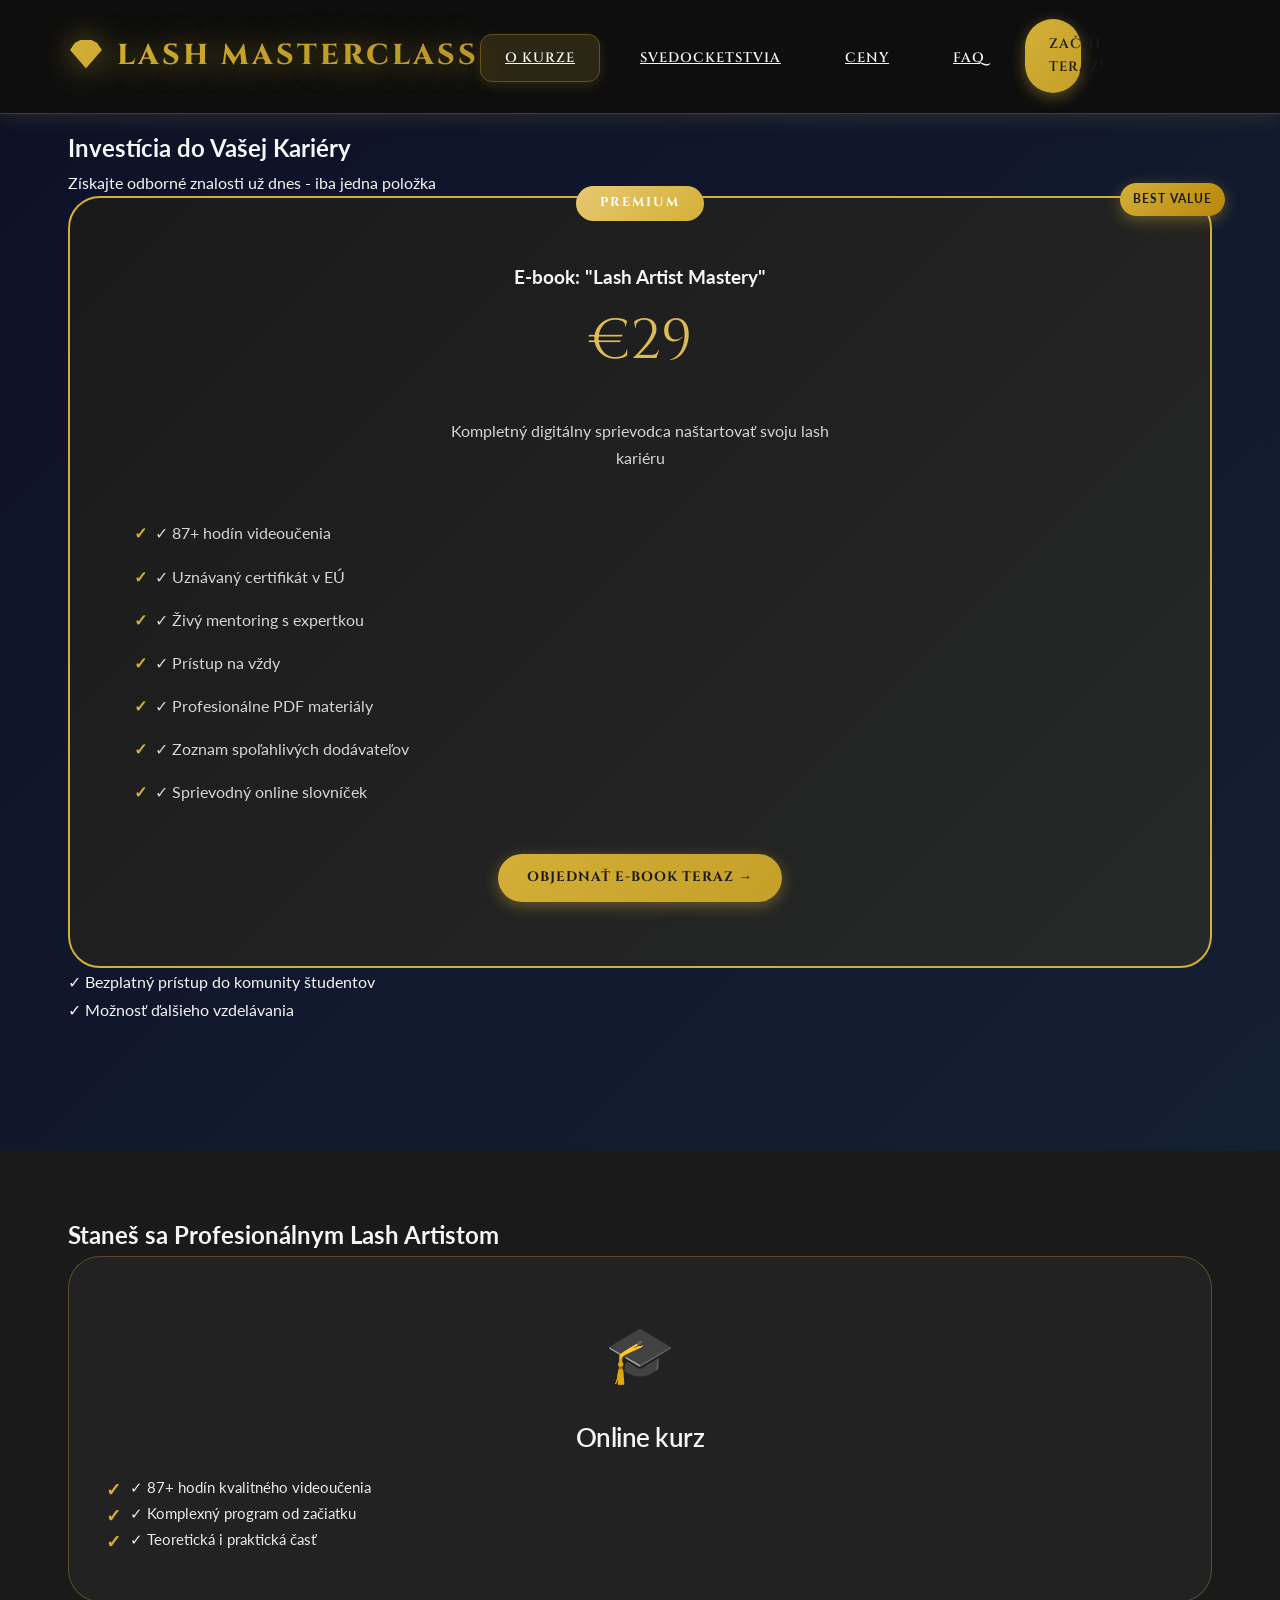
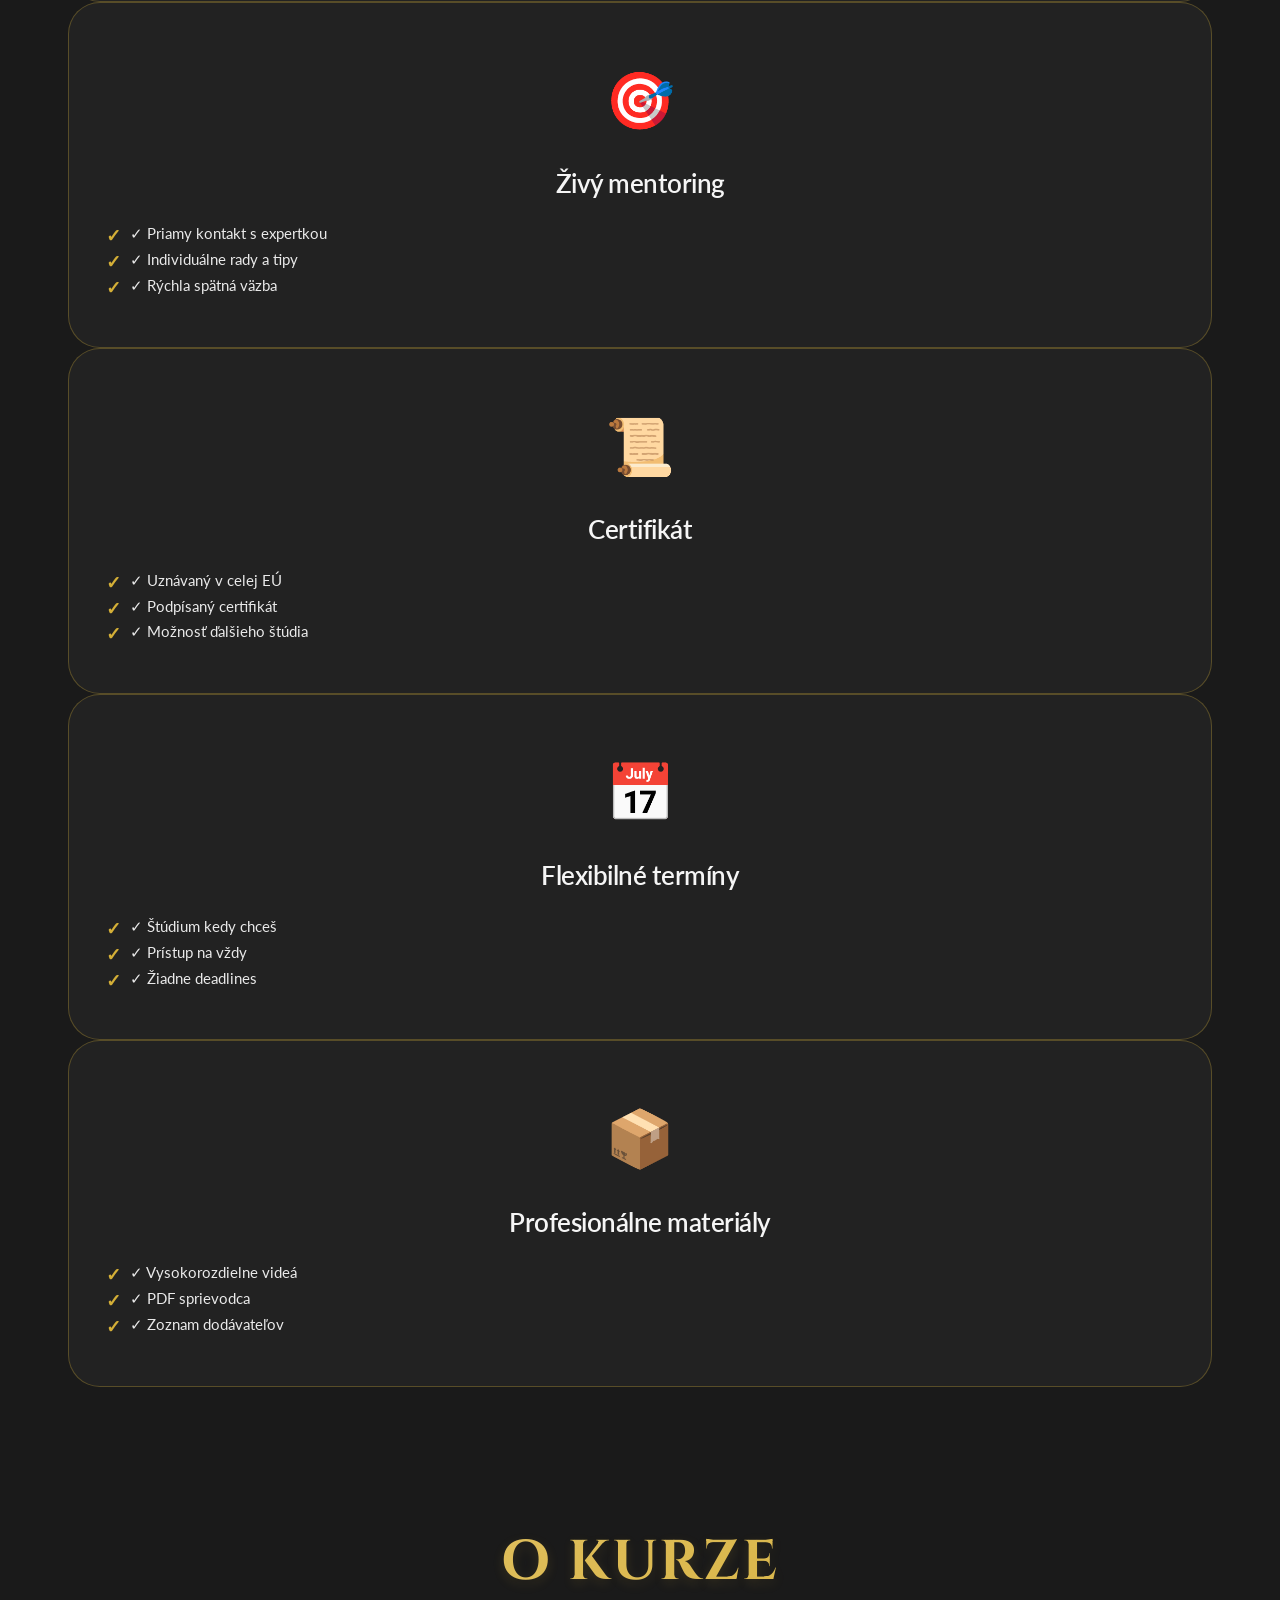
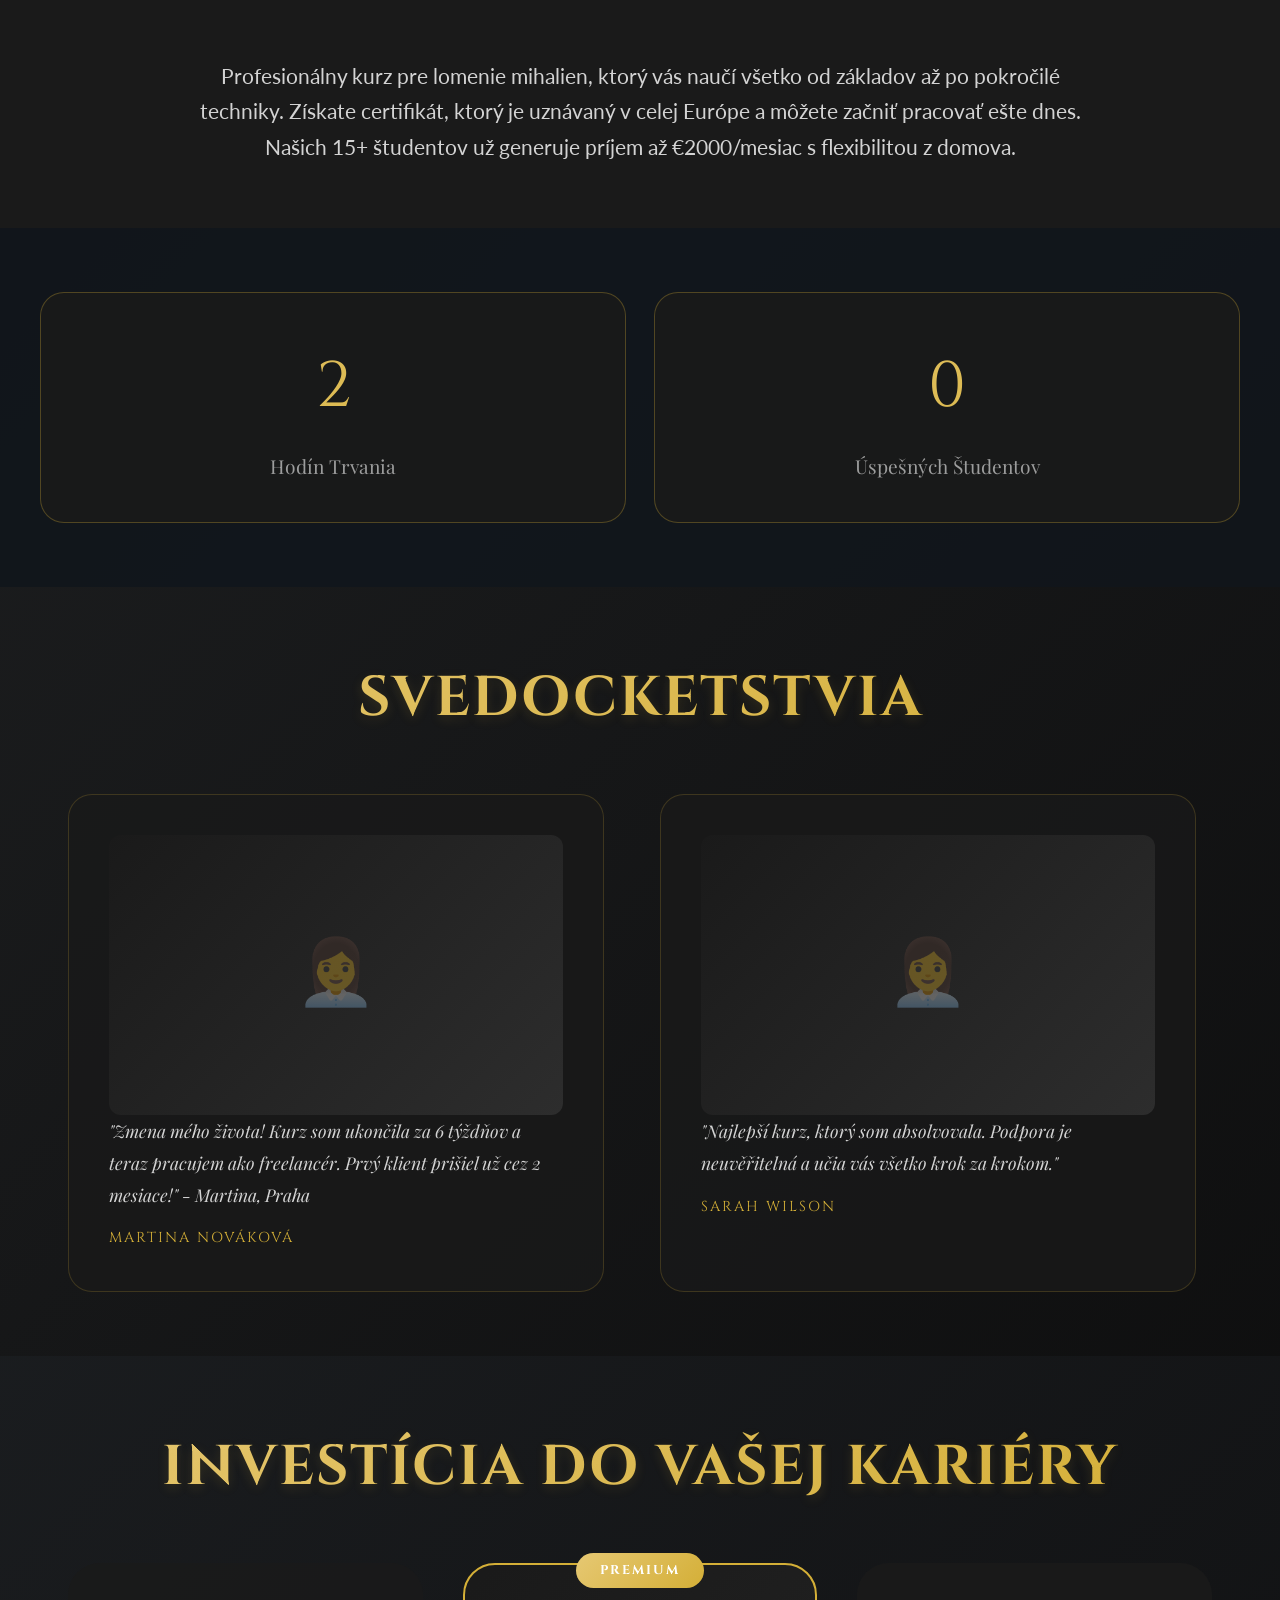
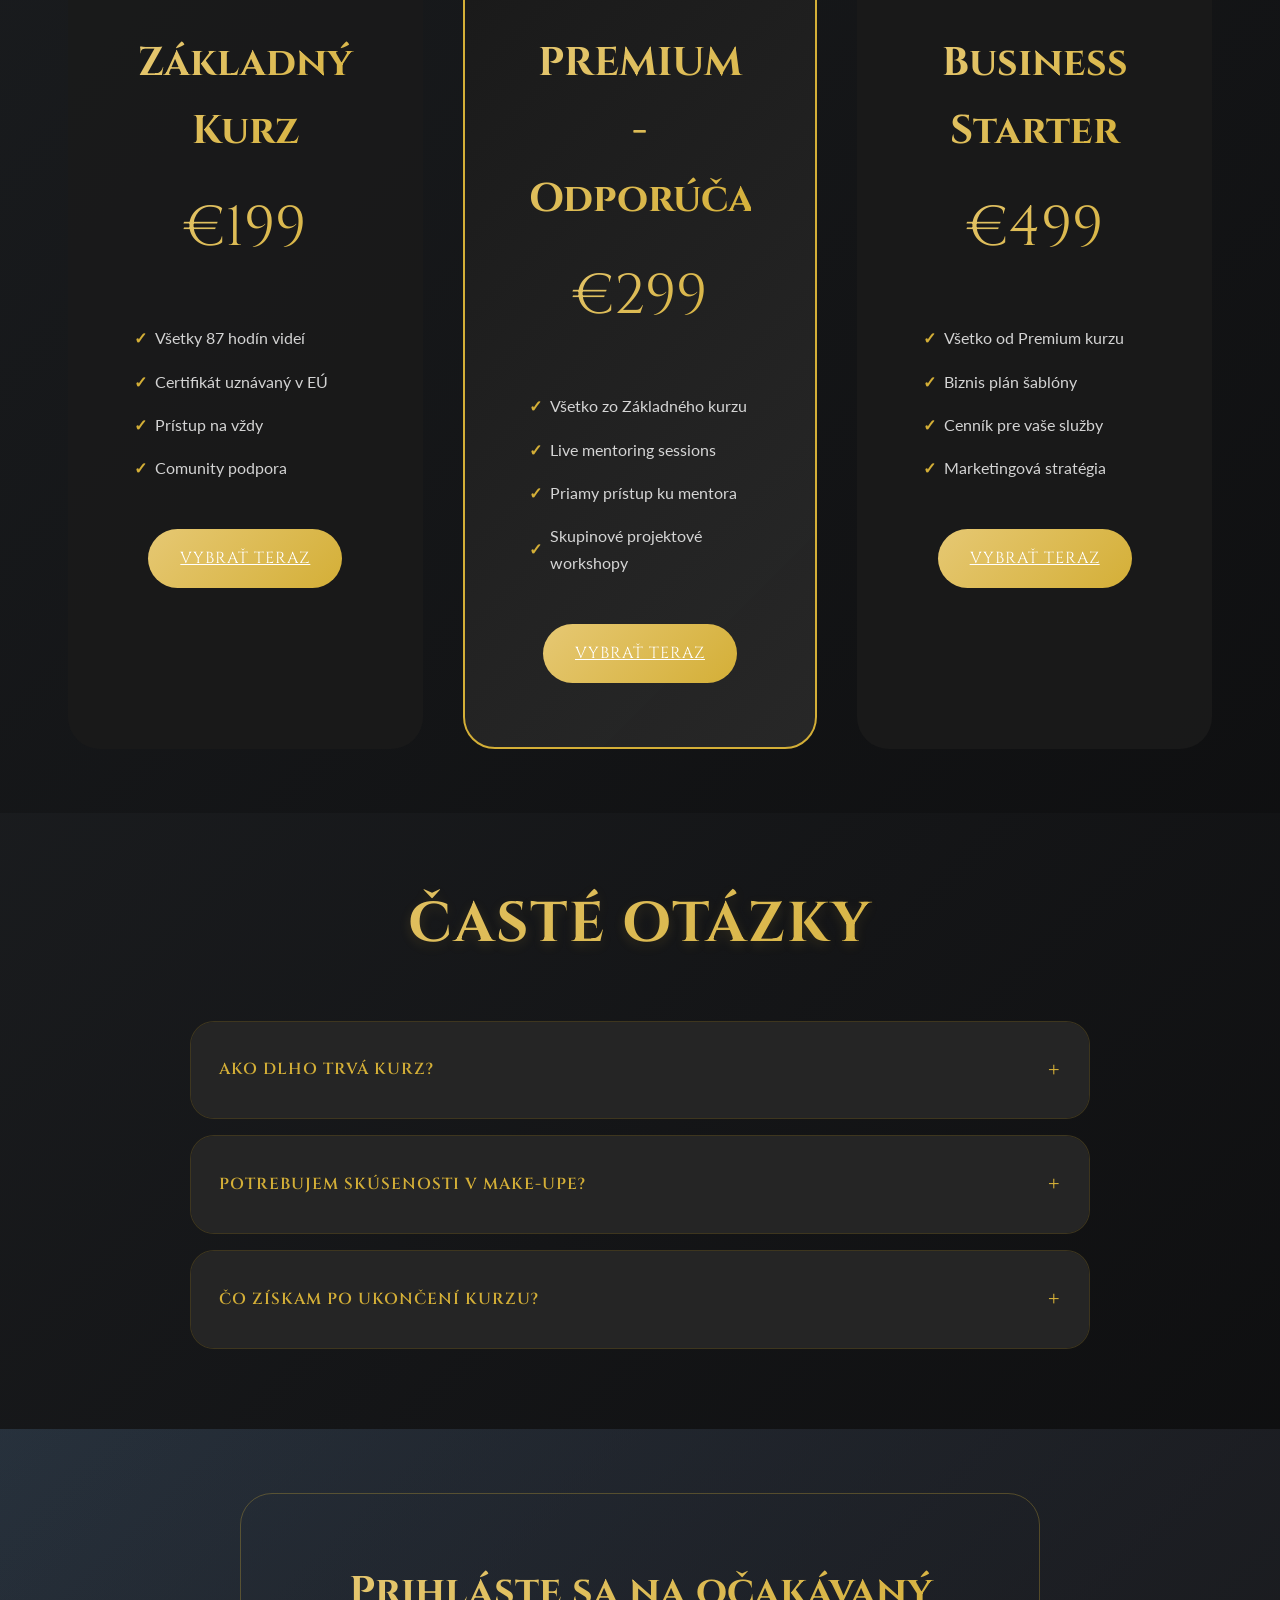
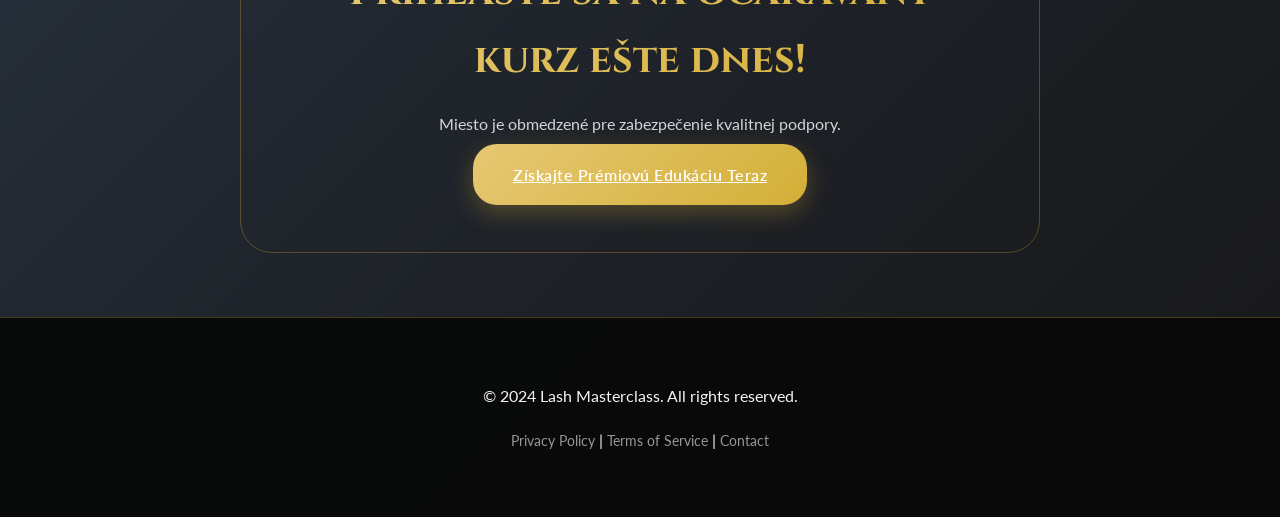
==== commit 6618adc1: "v15 UPDATE - Added benefits section, mobile dropdown menu, e-book pricing" ====
--- a/index.html
+++ b/index.html
@@ -1,843 +1,1128 @@
-<!DOCTYPE html>
-<html lang="sk" class="scroll-smooth">
-<head>
-    <meta charset="UTF-8">
-    <meta name="viewport" content="width=device-width, initial-scale=1.0">
-    <title>Lash Masterclass - Premium Lash Artistry Kurz</title>
-    <link rel="stylesheet" href="styles.css">
-    <style>
-        /* === LUXURY DARK GOLD THEME - COMPLETE REDESIGN V14 === */
-        
-        @import url('https://fonts.googleapis.com/css2?family=Cinzel:wght@400;600;700;800;900&family=Playfair+Display:ital,wght@0,400;0,600;0,700;0,800;1,400&family=Lato:wght@300;400;600;700&display=swap');
-        
-        :root {
-            --primary: #1a1a1a;        /* Dark luxury black */
-            --secondary: #2d2d2d;      /* Deep charcoal */
-            --tertiary: #0f0f0f;       /* Almost black */
-            --accent: #D4AF37;         /* Luxury Gold Primary */
-            --accent-light: #C5A028;   /* Gold secondary */
-            --accent-bright: #E6C873;  /* Bright gold */
-            --gold-primary: #D4AF37;   /* Main gold */
-            --dark-bg: #1a1a1a;        /* Dark luxury background */
-            --dark-card: rgba(26, 26, 26, 0.95);
-            --text-primary: #f5f5f5;   /* White text */
-            --text-secondary: rgba(245, 245, 245, 0.85);
-            --text-muted: rgba(245, 245, 245, 0.6);
-            --radius-sm: 12px;
-            --radius-md: 24px;
-            --radius-lg: 32px;
-            --space-xs: 0.5rem;
-            --space-sm: 1rem;
-            --space-md: 1.75rem;
-            --space-lg: 2.5rem;
-            --space-xl: 4rem;
-            --shadow-sm: 0 4px 12px rgba(0, 0, 0, 0.3);
-            --shadow-md: 0 8px 25px rgba(0, 0, 0, 0.4);
-            --shadow-lg: 0 12px 40px rgba(212, 175, 55, 0.2);
-            --shadow-xl: 0 20px 60px rgba(212, 175, 55, 0.25);
-            --gradient-primary: linear-gradient(135deg, #D4AF37 0%, #C5A028 100%);
-            --gradient-accent: linear-gradient(135deg, #E6C873 0%, #D4AF37 100%);
-        }
-
-        * { margin: 0; padding: 0; box-sizing: border-box; }
-        
-        body {
-            font-family: 'Lato', -apple-system, BlinkMacSystemFont, sans-serif;
-            line-height: 1.7;
-            color: var(--text-primary);
-            background: linear-gradient(135deg, #0a0f2e 0%, #1a344f 50%, #0d132c 100%);
-            overflow-x: hidden;
-        }
-
-        .container {
-            max-width: 1200px;
-            margin: 0 auto;
-            padding: 0 var(--space-md);
-        }
-
-        /* === NAVIGATION - LUXURY GOLD DARK THEME === */
-        .navbar {
-            position: fixed;
-            top: 0; left: 0; right: 0;
-            z-index: 1000;
-            background: rgba(15, 15, 15, 0.98);
-            backdrop-filter: blur(20px);
-            border-bottom: 1px solid rgba(212, 175, 55, 0.3);
-            padding: 1.2rem 0;
-            box-shadow: 0 4px 20px rgba(212, 175, 55, 0.15);
-        }
-
-        .nav-container {
-            max-width: 1200px;
-            margin: 0 auto;
-            padding: 0 var(--space-md);
-            display: flex;
-            justify-content: space-between;
-            align-items: center;
-        }
-
-        .logo-luxury { 
-            font-family: 'Cinzel', serif;
-            font-size: 1.8rem !important;
-            font-weight: 800 !important;
-            letter-spacing: 3px;
-            text-transform: uppercase;
-            background: linear-gradient(135deg, #D4AF37 0%, #C5A028 50%, #B8962E 100%);
-            -webkit-background-clip: text;
-            -webkit-text-fill-color: transparent;
-            background-clip: text;
-            text-shadow: 0 0 30px rgba(212, 175, 55, 0.5);
-        }
-
-        .nav-links { 
-            display: flex !important; 
-            list-style: none !important; 
-            gap: 1rem;
-            align-items: center;
-            margin-left: auto;
-            padding-right: var(--space-md);
-        }
-
-        .nav-links a {
-            color: var(--text-primary);
-            font-family: 'Cinzel', serif;
-            text-transform: uppercase;
-            font-size: 0.85rem !important;
-            letter-spacing: 1px;
-            padding: 0.75rem 1.2rem;
-            transition: all 0.3s ease;
-            position: relative;
-        }
-
-        .nav-links a:hover, .nav-links a.active { 
-            color: var(--gold-primary) !important;
-            text-shadow: 0 0 15px rgba(212, 175, 55, 0.6);
-        }
-
-        .btn-luxury {
-            padding: 0.8rem 1.8rem;
-            font-family: 'Cinzel', serif;
-            text-transform: uppercase !important;
-            letter-spacing: 1px !important;
-            font-size: 0.85rem !important;
-            color: white;
-            background: linear-gradient(135deg, #D4AF37 0%, #C5A028 100%) !important;
-            border-radius: 50px !important;
-            cursor: pointer;
-            text-decoration: none !important;
-            display: inline-block !important;
-            transition: all 0.3s ease !important;
-            box-shadow: 0 4px 15px rgba(212, 175, 55, 0.4);
-            min-width: auto !important;
-            width: auto !important;
-        }
-
-        .btn-luxury:hover {
-            background: linear-gradient(135deg, #E6C873 0%, #D4AF37 100%) !important;
-            transform: translateY(-2px) scale(1.02);
-            box-shadow: 0 6px 20px rgba(212, 175, 55, 0.6);
-        }
-
-        /* === HERO SECTION WITH BACKGROUND IMAGE === */
-        .hero-section {
-            min-height: 100vh;
-            display: flex;
-            align-items: center;
-            position: relative;
-            padding-top: 120px;
-            background: linear-gradient(rgba(15, 15, 15, 0.7), rgba(26, 26, 26, 0.8)),
-                        url('https://images.unsplash.com/photo-1515377905703-c4ba8dabd90i?ixlib=rb-4.0.3&auto=format&fit=crop&w=1920&q=80');
-            background-size: cover;
-            background-position: center;
-            background-attachment: fixed;
-        }
-
-        .hero-content {
-            position: relative;
-            text-align: center;
-            max-width: 900px;
-            margin: 0 auto;
-            padding: var(--space-lg);
-            z-index: 2;
-        }
-
-        .hero-title {
-            font-family: 'Cinzel', serif;
-            font-size: clamp(2.5rem, 7vw, 4rem) !important;
-            font-weight: 800 !important;
-            line-height: 1.1 !important;
-            background: linear-gradient(135deg, #D4AF37 0%, #E6C873 50%, #C5A028 100%) !important;
-            -webkit-background-clip: text !important;
-            -webkit-text-fill-color: transparent !important;
-            background-clip: text !important;
-            margin-bottom: var(--space-md) !important;
-            letter-spacing: 2px;
-        }
-
-        .hero-subtitle { 
-            font-family: 'Playfair Display', serif;
-            font-size: clamp(1rem, 3vw, 1.5rem) !important; 
-            color: var(--text-secondary) !important; 
-            margin-bottom: var(--space-lg) !important; 
-            line-height: 1.6;
-            max-width: 800px;
-            font-style: italic;
-        }
-
-        .hero-buttons { 
-            display: flex; 
-            gap: var(--space-md); 
-            justify-content: center; 
-            align-items: stretch;
-            flex-wrap: wrap; 
-            margin-top: var(--space-lg); 
-        }
-
-        /* === CTA BUTTONS WITH PERFECT ALIGNMENT === */
-        .cta-button {
-            min-height: 60px !important;
-            min-width: 220px !important;
-            max-width: 280px;
-            text-align: center !important;
-            padding: 1.3rem 2.5rem !important; 
-            font-size: 1rem !important;
-            font-weight: 600 !important;
-            letter-spacing: 0.5px;
-            cursor: pointer;
-            transition: all 0.4s cubic-bezier(0.175, 0.885, 0.32, 1.275);
-            border-radius: var(--radius-md);
-        }
-
-        .cta-button:hover {
-            transform: translateY(-3px) scale(1.02);
-            box-shadow: 0 12px 35px rgba(212, 175, 55, 0.4);
-        }
-
-        .cta-button-primary {
-            background: var(--gradient-accent) !important;
-            color: white !important;
-            border: none !important;
-            box-shadow: 0 8px 25px rgba(212, 175, 55, 0.3);
-        }
-
-        .cta-button-primary:hover {
-            background: linear-gradient(135deg, #E6C873 0%, #D4AF37 100%) !important;
-        }
-
-        .cta-button-secondary {
-            background: rgba(255, 255, 255, 0.1) !important;
-            color: white !important;
-            border: 2px solid rgba(212, 175, 55, 0.5) !important;
-            backdrop-filter: blur(10px);
-        }
-
-        /* === ABOUT COURSE SECTION === */
-        .about-section {
-            padding: var(--space-xl) 0;
-            position: relative;
-            background: var(--dark-bg);
-        }
-
-        .section-title-gilded {
-            font-family: 'Cinzel', serif;
-            font-size: clamp(2rem, 6vw, 3.5rem);
-            text-align: center;
-            background: var(--gradient-accent);
-            -webkit-background-clip: text;
-            -webkit-text-fill-color: transparent;
-            background-clip: text;
-            margin-bottom: 2rem;
-            padding-bottom: 1rem;
-            letter-spacing: 2px;
-        }
-
-        .about-content {
-            max-width: 900px;
-            margin: 0 auto;
-            text-align: center;
-            font-size: clamp(1.1rem, 2.5vw, 1.3rem);
-            color: var(--text-secondary);
-        }
-
-        /* === COUNTER SECTION WITH FIXED DECIMALS === */
-        .counter-section {
-            padding: var(--space-xl) 0;
-            background: rgba(15, 15, 15, 0.8);
-        }
-
-        .counter-grid {
-            display: grid;
-            grid-template-columns: repeat(auto-fit, minmax(250px, 1fr));
-            gap: var(--space-md);
-            max-width: 1200px;
-            margin: 0 auto;
-        }
-
-        .counter-card {
-            text-align: center;
-            padding: var(--space-lg);
-            background: var(--dark-card);
-            border: 1px solid rgba(212, 175, 55, 0.3);
-            border-radius: var(--radius-md);
-            transition: all 0.3s ease;
-        }
-
-        .counter-card:hover {
-            transform: translateY(-10px);
-            box-shadow: var(--shadow-lg);
-        }
-
-        .counter-number {
-            font-family: 'Cinzel', serif;
-            font-size: clamp(2.5rem, 8vw, 4rem);
-            background: var(--gradient-accent);
-            -webkit-background-clip: text;
-            -webkit-text-fill-color: transparent;
-            background-clip: text;
-        }
-
-        .counter-label {
-            font-family: 'Playfair Display', serif;
-            color: var(--text-muted);
-            margin-top: 0.5rem;
-            font-size: clamp(1rem, 3vw, 1.2rem);
-        }
-
-        /* === TESTIMONIALS SECTION WITH CLIENT PORTRAITS === */
-        .testimonials-section {
-            padding: var(--space-xl) 0;
-            position: relative;
-            background: linear-gradient(135deg, rgba(26, 26, 26, 0.95), rgba(15, 15, 15, 0.98));
-        }
-
-        .testimonials-grid {
-            display: grid;
-            grid-template-columns: repeat(auto-fit, minmax(350px, 1fr));
-            gap: var(--space-lg);
-            max-width: 1200px;
-            margin: 0 auto;
-        }
-
-        .testimonial-card {
-            background: rgba(26, 26, 26, 0.8);
-            border: 1px solid rgba(212, 175, 55, 0.2);
-            border-radius: var(--radius-md);
-            padding: var(--space-lg);
-            transition: all 0.3s ease;
-        }
-
-        .testimonial-card:hover {
-            transform: translateY(-5px);
-            box-shadow: var(--shadow-lg);
-        }
-
-        .client-image {
-            width: 100%;
-            height: 280px;
-            object-fit: cover;
-            border-radius: var(--radius-sm);
-            margin-bottom: var(--space-md);
-            transition: transform 0.3s ease;
-        }
-
-        .testimonial-card:hover .client-image {
-            transform: scale(1.05);
-        }
-
-        .client-image-placeholder {
-            width: 100%;
-            height: 280px;
-            background: linear-gradient(135deg, #1a1a1a 0%, #2d2d2d 100%);
-            border-radius: var(--radius-sm);
-            display: flex;
-            align-items: center;
-            justify-content: center;
-            font-family: 'Cinzel', serif;
-            font-size: 4rem;
-            color: rgba(212, 175, 55, 0.3);
-        }
-
-        .testimonial-text {
-            font-family: 'Playfair Display', serif;
-            font-style: italic;
-            font-size: 1.1rem;
-            line-height: 1.8;
-            color: var(--text-secondary);
-            margin-bottom: var(--space-sm);
-        }
-
-        .client-name {
-            font-family: 'Cinzel', serif;
-            color: var(--gold-primary);
-            text-transform: uppercase;
-            letter-spacing: 2px;
-            font-size: 0.9rem;
-        }
-
-        /* === PRICING SECTION WITH LUXURY CARDS === */
-        .pricing-section {
-            padding: var(--space-xl) 0;
-            position: relative;
-            background: linear-gradient(135deg, rgba(26, 26, 26, 0.9), rgba(15, 15, 15, 0.95));
-        }
-
-        .pricing-grid {
-            display: grid;
-            grid-template-columns: repeat(auto-fit, minmax(320px, 1fr));
-            gap: var(--space-lg);
-            max-width: 1200px;
-            margin: 0 auto;
-        }
-
-        .pricing-card {
-            background: rgba(26, 26, 26, 0.9);
-            border: 2px solid transparent;
-            border-radius: var(--radius-lg);
-            padding: var(--space-xl);
-            text-align: center;
-            transition: all 0.4s ease;
-            position: relative;
-        }
-
-        .pricing-card:hover {
-            transform: translateY(-10px);
-            border-color: var(--gold-primary);
-            box-shadow: var(--shadow-xl);
-        }
-
-        .pricing-card.premium {
-            border-color: var(--gold-primary);
-            background: linear-gradient(135deg, rgba(26, 26, 26, 0.95), rgba(40, 40, 40, 0.98));
-        }
-
-        .pricing-card.premium::before {
-            content: 'PREMIUM';
-            position: absolute;
-            top: -12px;
-            left: 50%;
-            transform: translateX(-50%);
-            background: var(--gradient-accent);
-            color: white;
-            padding: 0.4rem 1.5rem;
-            font-family: 'Cinzel', serif;
-            font-weight: 700;
-            letter-spacing: 2px;
-            font-size: 0.8rem;
-            border-radius: 50px;
-        }
-
-        .pricing-title {
-            font-family: 'Cinzel', serif;
-            font-size: clamp(1.5rem, 4vw, 2.5rem);
-            background: var(--gradient-accent);
-            -webkit-background-clip: text;
-            -webkit-text-fill-color: transparent;
-            background-clip: text;
-            margin-bottom: var(--space-sm);
-        }
-
-        .pricing-price {
-            font-family: 'Cinzel', serif;
-            font-size: clamp(2rem, 6vw, 3.5rem);
-            background: var(--gradient-accent);
-            -webkit-background-clip: text;
-            -webkit-text-fill-color: transparent;
-            background-clip: text;
-            margin-bottom: var(--space-md);
-        }
-
-        .pricing-features {
-            list-style: none;
-            text-align: left;
-            margin: var(--space-lg) 0;
-        }
-
-        .pricing-features li {
-            padding: 0.5rem 0;
-            color: var(--text-secondary);
-            display: flex;
-            align-items: center;
-            gap: 0.5rem;
-        }
-
-        .pricing-features li::before {
-            content: '✓';
-            color: var(--gold-primary);
-            font-weight: 700;
-        }
-
-        .pricing-btn {
-            padding: 1rem 2rem;
-            background: var(--gradient-accent);
-            color: white !important;
-            border: none;
-            border-radius: 50px;
-            cursor: pointer;
-            font-family: 'Cinzel', serif;
-            text-transform: uppercase;
-            letter-spacing: 1px;
-            transition: all 0.3s ease;
-            display: inline-block;
-        }
-
-        .pricing-btn:hover {
-            background: var(--gradient-accent);
-            transform: translateY(-2px);
-            box-shadow: 0 8px 25px rgba(212, 175, 55, 0.4);
-        }
-
-        /* === FAQ ACCORDION SECTION === */
-        .faq-section {
-            padding: var(--space-xl) 0;
-            position: relative;
-            background: linear-gradient(135deg, rgba(26, 26, 26, 0.9), rgba(15, 15, 15, 0.95));
-        }
-
-        .faq-container {
-            max-width: 900px;
-            margin: 0 auto;
-        }
-
-        .faq-item {
-            background: rgba(26, 26, 26, 0.8);
-            border: 1px solid rgba(212, 175, 55, 0.2);
-            border-radius: var(--radius-md);
-            margin-bottom: 1rem;
-            overflow: hidden;
-            transition: all 0.3s ease;
-        }
-
-        .faq-item:hover {
-            border-color: rgba(212, 175, 55, 0.4);
-        }
-
-        .faq-question {
-            padding: var(--space-md);
-            cursor: pointer;
-            display: flex;
-            justify-content: space-between;
-            align-items: center;
-            font-family: 'Cinzel', serif;
-            text-transform: uppercase;
-            letter-spacing: 1px;
-            font-size: 1rem;
-        }
-
-        .faq-question::after {
-            content: '+';
-            color: var(--gold-primary);
-            font-size: 1.5rem;
-            transition: transform 0.3s ease;
-        }
-
-        .faq-item.active .faq-question::after {
-            transform: rotate(45deg);
-        }
-
-        .faq-answer {
-            padding: 0 var(--space-md);
-            max-height: 0;
-            overflow: hidden;
-            transition: all 0.4s ease;
-            color: var(--text-secondary);
-            line-height: 1.8;
-        }
-
-        .faq-item.active .faq-answer {
-            padding: var(--space-md) var(--space-md);
-            max-height: 500px;
-        }
-
-        /* === CTA BANNER SECTION === */
-        .cta-banner-section {
-            padding: var(--space-xl) 0;
-            position: relative;
-            background: linear-gradient(135deg, rgba(212, 175, 55, 0.1), rgba(26, 26, 26, 0.9));
-            text-align: center;
-        }
-
-        .cta-banner {
-            max-width: 800px;
-            margin: 0 auto;
-            padding: var(--space-xl);
-            border: 1px solid rgba(212, 175, 55, 0.3);
-            border-radius: var(--radius-lg);
-        }
-
-        .cta-banner h2 {
-            font-family: 'Cinzel', serif;
-            font-size: clamp(1.8rem, 5vw, 2.5rem);
-            background: var(--gradient-accent);
-            -webkit-background-clip: text;
-            -webkit-text-fill-color: transparent;
-            background-clip: text;
-            margin-bottom: var(--space-sm);
-        }
-
-        /* === FOOTER === */
-        .footer-gilded {
-            background: rgba(10, 10, 10, 0.98);
-            border-top: 1px solid rgba(212, 175, 55, 0.3);
-            padding: var(--space-xl) var(--space-md);
-            text-align: center;
-        }
-
-        .footer-link {
-            color: var(--text-muted);
-            text-decoration: none;
-            transition: all 0.3s ease;
-        }
-
-        .footer-link:hover {
-            color: var(--gold-primary);
-            text-shadow: 0 0 10px rgba(212, 175, 55, 0.5);
-        }
-
-        /* === SCROLL ANIMATIONS === */
-        .fade-up {
-            opacity: 0;
-            transform: translateY(40px);
-            transition: opacity 0.8s ease, transform 0.8s ease;
-        }
-        
-        .fade-up.visible {
-            opacity: 1;
-            transform: translateY(0);
-        }
-
-    </style>
-</head>
-<body>
-
-    <!-- NAVIGATION -->
-    <nav class="navbar fade-up visible">
-        <div class="nav-container">
-            <a href="#" class="logo-luxury">💎 LASH MASTERCLASS</a>
-            <ul class="nav-links">
-                <li><a href="#about" class="active">O KURZE</a></li>
-                <li><a href="#testimonials">SVEDOCKETSTVIA</a></li>
-                <li><a href="#pricing">CENY</a></li>
-                <li><a href="#faq">FAQ</a></li>
-                <li><a href="#contact" class="btn-luxury">Začni Teraz!</a></li>
-            </ul>
-        </div>
-    </nav>
-
-    <!-- HERO SECTION WITH COVER IMAGE -->
-    <section class="hero-section fade-up visible">
-        <div class="hero-content">
-            <h1 class="hero-title">💎 Staneš sa<br>Profesionálnym Lash Artistom</h1>
-            <p class="hero-subtitle">Ovládni najnovšie techniky lomenia mihalien za 87 hodín. Získa certifikát medzinárodnej úrovne a začni generovať príjem z domu.</p>
-            <div class="hero-buttons">
-                <a href="#pricing" class="cta-button cta-button-primary">Získajte Prémiovú Edukáciu</a>
-                <a href="#about" class="cta-button cta-button-secondary">Prečítať Viac</a>
-            </div>
-        </div>
-    </section>
-
-    <!-- ABOUT COURSE -->
-    <section id="about" class="about-section fade-up visible">
-        <div class="container">
-            <h2 class="section-title-gilded">O KURZE</h2>
-            <p class="about-content">
-                Profesionálny kurz pre lomenie mihalien, ktorý vás naučí všetko od základov až po pokročilé techniky. Získate certifikát, ktorý je uznávaný v celej Európe a môžete začniť pracovať ešte dnes. Našich 15+ študentov už generuje príjem až €2000/mesiac s flexibilitou z domova.
-            </p>
-        </div>
-    </section>
-
-    <!-- COUNTER SECTION WITH FIXED DECIMALS -->
-    <section class="counter-section fade-up visible">
-        <div class="counter-grid">
-            <div class="counter-card">
-                <div class="counter-number" data-target="87" data-counted="0" data-start="0">0</div>
-                <div class="counter-label">Hodín Trvania</div>
-            </div>
-            <div class="counter-card">
-                <div class="counter-number" data-target="15" data-counted="0" data-start="0">0</div>
-                <div class="counter-label">Úspešných Študentov</div>
-            </div>
-        </div>
-    </section>
-
-    <!-- TESTIMONIALS SECTION WITH CLIENT PORTRAITS -->
-    <section id="testimonials" class="testimonials-section fade-up visible">
-        <div class="container">
-            <h2 class="section-title-gilded">SVEDOCKETSTVIA</h2>
-            <div class="testimonials-grid">
-                <div class="testimonial-card">
-                    <div class="client-image-placeholder">👩‍💼</div>
-                    <p class="testimonial-text">"Zmena mého života! Kurz som ukončila za 6 týždňov a teraz pracujem ako freelancér. Prvý klient prišiel už cez 2 mesiace!" - Martina, Praha</p>
-                    <p class="client-name">Martina Nováková</p>
-                </div>
-                <div class="testimonial-card">
-                    <div class="client-image-placeholder">👩‍💼</div>
-                    <p class="testimonial-text">"Najlepší kurz, ktorý som absolvovala. Podpora je neuvěřitelná a učia vás všetko krok za krokom."</p>
-                    <p class="client-name">Sarah Wilson</p>
-                </div>
-            </div>
-        </div>
-    </section>
-
-    <!-- PRICING SECTION WITH LUXURY CARDS -->
-    <section id="pricing" class="pricing-section fade-up visible">
-        <div class="container">
-            <h2 class="section-title-gilded">INVESTÍCIA DO VAŠEJ KARIÉRY</h2>
-            <div class="pricing-grid">
-                <div class="pricing-card">
-                    <h3 class="pricing-title">Základný Kurz</h3>
-                    <div class="pricing-price">€199</div>
-                    <ul class="pricing-features">
-                        <li>Všetky 87 hodín videí</li>
-                        <li>Certifikát uznávaný v EÚ</li>
-                        <li>Prístup na vždy</li>
-                        <li>Comunity podpora</li>
-                    </ul>
-                    <a href="#contact" class="pricing-btn">Vybrať Teraz</a>
-                </div>
-                <div class="pricing-card premium">
-                    <h3 class="pricing-title">PREMIUM - Odporúčané</h3>
-                    <div class="pricing-price">€299</div>
-                    <ul class="pricing-features">
-                        <li>Všetko zo Základného kurzu</li>
-                        <li>Live mentoring sessions</li>
-                        <li>Priamy prístup ku mentora</li>
-                        <li>Skupinové projektové workshopy</li>
-                    </ul>
-                    <a href="#contact" class="pricing-btn">Vybrať Teraz</a>
-                </div>
-                <div class="pricing-card">
-                    <h3 class="pricing-title">Business Starter</h3>
-                    <div class="pricing-price">€499</div>
-                    <ul class="pricing-features">
-                        <li>Všetko od Premium kurzu</li>
-                        <li>Biznis plán šablóny</li>
-                        <li>Cenník pre vaše služby</li>
-                        <li>Marketingová stratégia</li>
-                    </ul>
-                    <a href="#contact" class="pricing-btn">Vybrať Teraz</a>
-                </div>
-            </div>
-        </div>
-    </section>
-
-    <!-- FAQ ACCORDION SECTION -->
-    <section id="faq" class="faq-section fade-up visible">
-        <div class="container">
-            <h2 class="section-title-gilded">ČASTÉ OTÁZKY</h2>
-            <div class="faq-container">
-                <div class="faq-item">
-                    <div class="faq-question">Ako dlho trvá kurz?</div>
-                    <div class="faq-answer">
-                        Kurz obsahuje 87 hodín obsahu, ktoré môžete konzumovať vo vlastnom tempe. Väčšina študentov ho dokončí za 6-8 týždňov pri dennom čase 2-3 hodiny.
-                    </div>
-                </div>
-                <div class="faq-item">
-                    <div class="faq-question">Potrebujem skúsenosti v make-upe?</div>
-                    <div class="faq-answer">
-                        Nie! Kurz je koncipovaný pre úplných začiatočníkov. Naučíte sa všetky techniky od základov, vrátane makeupových dovedností potrebných pre lash aplikácie.
-                    </div>
-                </div>
-                <div class="faq-item">
-                    <div class="faq-question">Čo získam po ukončení kurzu?</div>
-                    <div class="faq-answer">
-                        Získate certifikát uznávaný v celej Európe, prístup na privátnu komunitu a všetkými 87 hodinami odborného obsahu. Môžete začniť pracovať okamžite.
-                    </div>
-                </div>
-            </div>
-        </div>
-    </section>
-
-    <!-- CTA BANNER SECTION -->
-    <section class="cta-banner-section fade-up visible">
-        <div class="cta-banner">
-            <h2>Prihláste sa na očakávaný kurz ešte dnes!</h2>
-            <p style="color: var(--text-secondary); margin-bottom: 1.5rem;">Miesto je obmedzené pre zabezpečenie kvalitnej podpory.</p>
-            <a href="#contact" class="cta-button cta-button-primary">Získajte Prémiovú Edukáciu Teraz</a>
-        </div>
-    </section>
-
-    <!-- FOOTER -->
-    <footer class="footer-gilded fade-up visible">
-        <p>&copy; 2024 Lash Masterclass. All rights reserved.</p>
-        <div style="margin-top: 1rem;">
-            <a href="#" class="footer-link">Privacy Policy</a> | 
-            <a href="#" class="footer-link">Terms of Service</a> | 
-            <a href="#" class="footer-link">Contact</a>
-        </div>
-    </footer>
-
-    <!-- ANIMATION SCRIPT -->
-    <script>
-        document.addEventListener("DOMContentLoaded", function() {
-            
-            // Counter animation - FIXED: Round to whole numbers only
-            const counters = document.querySelectorAll('.counter-number');
-            counters.forEach(counter => {
-                const target = Math.round(parseFloat(counter.getAttribute('data-target')));
-                const current = parseFloat(counter.getAttribute('data-counted')) || 0;
-                const start = parseFloat(counter.getAttribute('data-start')) || 0;
-                
-                if (current === 0) {
-                    const increment = target / 50; // Smooth animation in 50 steps
-                    let curr = current;
-                    
-                    const updateCounter = () => {
-                        const step = Math.min(increment, target - curr);
-                        const nextVal = curr + step;
-                        
-                        if (nextVal <= target) {
-                            counter.innerText = Math.round(nextVal).toString().replace(/\B(?=(\d{3})+(?!\d))/g, ",");
-                            setTimeout(updateCounter, 20); // Fixed: 20ms for smooth animation
-                        } else {
-                            counter.innerText = target.toString().replace(/\B(?=(\d{3})+(?!\d))/g, ",");
-                            counter.removeAttribute('data-counted');
-                        }
-                    };
-                    
-                    updateCounter();
-                }
-            });
-            
-            // Scroll reveal observer
-            const observerOptions = {
-                root: null,
-                rootMargin: '0px',
-                threshold: 0.1
-            };
-            
-            const observer = new IntersectionObserver((entries, observer) => {
-                entries.forEach(entry => {
-                    if (entry.isIntersecting) {
-                        entry.target.classList.add('visible');
-                    }
-                });
-            }, observerOptions);
-            
-            const fadeElements = document.querySelectorAll('.fade-up');
-            fadeElements.forEach(el => observer.observe(el));
-            
-            // FAQ accordion functionality
-            const faqItems = document.querySelectorAll('.faq-item');
-            faqItems.forEach(item => {
-                const question = item.querySelector('.faq-question');
-                question.addEventListener('click', () => {
-                    const isActive = item.classList.contains('active');
-                    
-                    // Close all other items
-                    faqItems.forEach(i => {
-                        if (i !== item) {
-                            i.classList.remove('active');
-                        }
-                    });
-                    
-                    // Toggle current item
-                    if (!isActive) {
-                        item.classList.add('active');
-                    }
-                });
-            });
-        });
-    </script>
-
-</body>
+<!DOCTYPE html>
+<html lang="sk" class="scroll-smooth">
+<head>
+    <meta charset="UTF-8">
+    <meta name="viewport" content="width=device-width, initial-scale=1.0">
+    <title>Lash Masterclass - Premium Lash Artistry Kurz</title>
+    <link rel="stylesheet" href="styles.css">
+    <style>
+        /* === LUXURY DARK GOLD THEME - COMPLETE REDESIGN V14 === */
+        
+        @import url('https://fonts.googleapis.com/css2?family=Cinzel:wght@400;600;700;800;900&family=Playfair+Display:ital,wght@0,400;0,600;0,700;0,800;1,400&family=Lato:wght@300;400;600;700&display=swap');
+        
+        :root {
+            --primary: #1a1a1a;        /* Dark luxury black */
+            --secondary: #2d2d2d;      /* Deep charcoal */
+            --tertiary: #0f0f0f;       /* Almost black */
+            --accent: #D4AF37;         /* Luxury Gold Primary */
+            --accent-light: #C5A028;   /* Gold secondary */
+            --accent-bright: #E6C873;  /* Bright gold */
+            --gold-primary: #D4AF37;   /* Main gold */
+            --dark-bg: #1a1a1a;        /* Dark luxury background */
+            --dark-card: rgba(26, 26, 26, 0.95);
+            --text-primary: #f5f5f5;   /* White text */
+            --text-secondary: rgba(245, 245, 245, 0.85);
+            --text-muted: rgba(245, 245, 245, 0.6);
+            --radius-sm: 12px;
+            --radius-md: 24px;
+            --radius-lg: 32px;
+            --space-xs: 0.5rem;
+            --space-sm: 1rem;
+            --space-md: 1.75rem;
+            --space-lg: 2.5rem;
+            --space-xl: 4rem;
+            --shadow-sm: 0 4px 12px rgba(0, 0, 0, 0.3);
+            --shadow-md: 0 8px 25px rgba(0, 0, 0, 0.4);
+            --shadow-lg: 0 12px 40px rgba(212, 175, 55, 0.2);
+            --shadow-xl: 0 20px 60px rgba(212, 175, 55, 0.25);
+            --gradient-primary: linear-gradient(135deg, #D4AF37 0%, #C5A028 100%);
+            --gradient-accent: linear-gradient(135deg, #E6C873 0%, #D4AF37 100%);
+        }
+
+        * { margin: 0; padding: 0; box-sizing: border-box; }
+        
+        body {
+            font-family: 'Lato', -apple-system, BlinkMacSystemFont, sans-serif;
+            line-height: 1.7;
+            color: var(--text-primary);
+            background: linear-gradient(135deg, #0a0f2e 0%, #1a344f 50%, #0d132c 100%);
+            overflow-x: hidden;
+        }
+
+        .container {
+            max-width: 1200px;
+            margin: 0 auto;
+            padding: 0 var(--space-md);
+        }
+
+        /* === NAVIGATION - LUXURY GOLD DARK THEME === */
+        .navbar {
+            position: fixed;
+            top: 0; left: 0; right: 0;
+            z-index: 1000;
+            background: rgba(15, 15, 15, 0.98);
+            backdrop-filter: blur(20px);
+            border-bottom: 1px solid rgba(212, 175, 55, 0.3);
+            padding: 1.2rem 0;
+            box-shadow: 0 4px 20px rgba(212, 175, 55, 0.15);
+        }
+
+        .nav-container {
+            max-width: 1200px;
+            margin: 0 auto;
+            padding: 0 var(--space-md);
+            display: flex;
+            justify-content: space-between;
+            align-items: center;
+        }
+
+        .logo-luxury { 
+            font-family: 'Cinzel', serif;
+            font-size: 1.8rem !important;
+            font-weight: 800 !important;
+            letter-spacing: 3px;
+            text-transform: uppercase;
+            background: linear-gradient(135deg, #D4AF37 0%, #C5A028 50%, #B8962E 100%);
+            -webkit-background-clip: text;
+            -webkit-text-fill-color: transparent;
+            background-clip: text;
+            text-shadow: 0 0 30px rgba(212, 175, 55, 0.5);
+        }
+
+        .nav-links { 
+            display: flex !important; 
+            list-style: none !important; 
+            gap: 1rem;
+            align-items: center;
+            margin-left: auto;
+            padding-right: var(--space-md);
+        }
+
+        .nav-links a {
+            color: var(--text-primary);
+            font-family: 'Cinzel', serif;
+            text-transform: uppercase;
+            font-size: 0.85rem !important;
+            letter-spacing: 1px;
+            padding: 0.75rem 1.2rem;
+            transition: all 0.3s ease;
+            position: relative;
+        }
+
+        .nav-links a:hover {
+            color: var(--gold-primary) !important;
+            text-shadow: 0 0 15px rgba(212, 175, 55, 0.6);
+            transform: translateY(-2px) scale(1.01);
+        }
+
+        /* === MOBILE MENU DROPDOWN (HAMBURGER) === */
+        @media (max-width: 768px) {
+            .nav-links {
+                display: none !important;
+            }
+
+            .mobile-nav-toggle {
+                display: flex !important;
+                position: relative;
+                z-index: 1002;
+                cursor: pointer;
+                width: 40px;
+                height: 30px;
+                justify-content: center;
+                align-items: center;
+            }
+
+            .mobile-nav-toggle::before {
+                content: '☰';
+                color: var(--text-primary);
+                font-size: 1.5rem;
+                position: absolute;
+                left: 50%;
+                transform: translateX(-50%);
+            }
+
+            .mobile-nav-toggle.active::before {
+                content: '✕';
+                color: var(--gold-primary);
+            }
+
+            .nav-menu-container {
+                position: fixed;
+                top: 70px;
+                left: 0;
+                right: 0;
+                background: rgba(15, 15, 15, 0.98);
+                backdrop-filter: blur(20px);
+                padding: var(--space-md);
+                max-height: 80vh;
+                overflow-y: auto;
+                opacity: 0;
+                visibility: hidden;
+                transform: translateY(-20px);
+                transition: all 0.4s ease;
+                z-index: 999;
+            }
+
+            .mobile-nav-toggle.active ~ .nav-menu-container {
+                opacity: 1;
+                visibility: visible;
+                transform: translateY(0);
+            }
+
+            .nav-menu-container nav ul {
+                list-style: none;
+                padding: 0;
+            }
+
+            .nav-menu-container nav li {
+                margin: 0.8rem 0;
+            }
+
+            .nav-menu-container nav a {
+                font-size: 1.1rem !important;
+                padding: 0.5rem 1rem !important;
+            }
+        }
+
+        .btn-luxury {
+            padding: 0.8rem 1.8rem;
+            font-family: 'Cinzel', serif;
+            text-transform: uppercase !important;
+            letter-spacing: 1px !important;
+            font-size: 0.85rem !important;
+            color: white;
+            background: linear-gradient(135deg, #D4AF37 0%, #C5A028 100%) !important;
+            border-radius: 50px !important;
+            cursor: pointer;
+            text-decoration: none !important;
+            display: inline-block !important;
+            transition: all 0.3s ease !important;
+            box-shadow: 0 4px 15px rgba(212, 175, 55, 0.4);
+            min-width: auto !important;
+            width: auto !important;
+        }
+
+        .btn-luxury:hover {
+            background: linear-gradient(135deg, #E6C873 0%, #D4AF37 100%) !important;
+            transform: translateY(-2px) scale(1.02);
+            box-shadow: 0 6px 20px rgba(212, 175, 55, 0.6);
+        }
+
+        /* === HERO SECTION WITH BACKGROUND IMAGE === */
+        .hero-section {
+            min-height: 100vh;
+            display: flex;
+            align-items: center;
+            position: relative;
+            padding-top: 120px;
+            background: linear-gradient(rgba(15, 15, 15, 0.7), rgba(26, 26, 26, 0.8)),
+                        url('https://images.unsplash.com/photo-1522383226663-b24a2035bc65?w=1920&q=80&auto=format&fit=crop');
+            background-size: cover;
+            background-position: center;
+            background-attachment: fixed;
+        }
+
+        .hero-content {
+            position: relative;
+            text-align: center;
+            max-width: 900px;
+            margin: 0 auto;
+            padding: var(--space-lg);
+            z-index: 2;
+        }
+
+        .hero-title {
+            font-family: 'Cinzel', serif;
+            font-size: clamp(2.5rem, 7vw, 4rem) !important;
+            font-weight: 800 !important;
+            line-height: 1.1 !important;
+            background: linear-gradient(135deg, #D4AF37 0%, #E6C873 50%, #C5A028 100%) !important;
+            -webkit-background-clip: text !important;
+            -webkit-text-fill-color: transparent !important;
+            background-clip: text !important;
+            margin-bottom: var(--space-md) !important;
+            letter-spacing: 2px;
+        }
+
+        .hero-subtitle { 
+            font-family: 'Playfair Display', serif;
+            font-size: clamp(1rem, 3vw, 1.5rem) !important; 
+            color: var(--text-secondary) !important; 
+            margin-bottom: var(--space-lg) !important; 
+            line-height: 1.6;
+            max-width: 800px;
+            font-style: italic;
+        }
+
+        .hero-buttons { 
+            display: flex; 
+            gap: var(--space-md); 
+            justify-content: center; 
+            align-items: stretch;
+            flex-wrap: wrap; 
+            margin-top: var(--space-lg); 
+        }
+
+        /* === CTA BUTTONS WITH PERFECT ALIGNMENT === */
+        .cta-button {
+            min-height: 60px !important;
+            min-width: 220px !important;
+            max-width: 280px;
+            text-align: center !important;
+            padding: 1.3rem 2.5rem !important; 
+            font-size: 1rem !important;
+            font-weight: 600 !important;
+            letter-spacing: 0.5px;
+            cursor: pointer;
+            transition: all 0.4s cubic-bezier(0.175, 0.885, 0.32, 1.275);
+            border-radius: var(--radius-md);
+        }
+
+        .cta-button:hover {
+            transform: translateY(-3px) scale(1.02);
+            box-shadow: 0 12px 35px rgba(212, 175, 55, 0.4);
+        }
+
+        .cta-button-primary {
+            background: var(--gradient-accent) !important;
+            color: white !important;
+            border: none !important;
+            box-shadow: 0 8px 25px rgba(212, 175, 55, 0.3);
+        }
+
+        .cta-button-primary:hover {
+            background: linear-gradient(135deg, #E6C873 0%, #D4AF37 100%) !important;
+        }
+
+        .cta-button-secondary {
+            background: rgba(255, 255, 255, 0.1) !important;
+            color: white !important;
+            border: 2px solid rgba(212, 175, 55, 0.5) !important;
+            backdrop-filter: blur(10px);
+        }
+
+        /* === ABOUT COURSE SECTION === */
+        .about-section {
+            padding: var(--space-xl) 0;
+            position: relative;
+            background: var(--dark-bg);
+        }
+
+        .section-title-gilded {
+            font-family: 'Cinzel', serif;
+            font-size: clamp(2rem, 6vw, 3.5rem);
+            text-align: center;
+            background: var(--gradient-accent);
+            -webkit-background-clip: text;
+            -webkit-text-fill-color: transparent;
+            background-clip: text;
+            margin-bottom: 2rem;
+            padding-bottom: 1rem;
+            letter-spacing: 2px;
+        }
+
+        .about-content {
+            max-width: 900px;
+            margin: 0 auto;
+            text-align: center;
+            font-size: clamp(1.1rem, 2.5vw, 1.3rem);
+            color: var(--text-secondary);
+        }
+
+        /* === COUNTER SECTION WITH FIXED DECIMALS === */
+        .counter-section {
+            padding: var(--space-xl) 0;
+            background: rgba(15, 15, 15, 0.8);
+        }
+
+        .counter-grid {
+            display: grid;
+            grid-template-columns: repeat(auto-fit, minmax(250px, 1fr));
+            gap: var(--space-md);
+            max-width: 1200px;
+            margin: 0 auto;
+        }
+
+        .counter-card {
+            text-align: center;
+            padding: var(--space-lg);
+            background: var(--dark-card);
+            border: 1px solid rgba(212, 175, 55, 0.3);
+            border-radius: var(--radius-md);
+            transition: all 0.3s ease;
+        }
+
+        .counter-card:hover {
+            transform: translateY(-10px);
+            box-shadow: var(--shadow-lg);
+        }
+
+        .counter-number {
+            font-family: 'Cinzel', serif;
+            font-size: clamp(2.5rem, 8vw, 4rem);
+            background: var(--gradient-accent);
+            -webkit-background-clip: text;
+            -webkit-text-fill-color: transparent;
+            background-clip: text;
+        }
+
+        .counter-label {
+            font-family: 'Playfair Display', serif;
+            color: var(--text-muted);
+            margin-top: 0.5rem;
+            font-size: clamp(1rem, 3vw, 1.2rem);
+        }
+
+        /* === TESTIMONIALS SECTION WITH CLIENT PORTRAITS === */
+        .testimonials-section {
+            padding: var(--space-xl) 0;
+            position: relative;
+            background: linear-gradient(135deg, rgba(26, 26, 26, 0.95), rgba(15, 15, 15, 0.98));
+        }
+
+        .testimonials-grid {
+            display: grid;
+            grid-template-columns: repeat(auto-fit, minmax(350px, 1fr));
+            gap: var(--space-lg);
+            max-width: 1200px;
+            margin: 0 auto;
+        }
+
+        .testimonial-card {
+            background: rgba(26, 26, 26, 0.8);
+            border: 1px solid rgba(212, 175, 55, 0.2);
+            border-radius: var(--radius-md);
+            padding: var(--space-lg);
+            transition: all 0.3s ease;
+        }
+
+        .testimonial-card:hover {
+            transform: translateY(-5px);
+            box-shadow: var(--shadow-lg);
+        }
+
+        .client-image {
+            width: 100%;
+            height: 280px;
+            object-fit: cover;
+            border-radius: var(--radius-sm);
+            margin-bottom: var(--space-md);
+            transition: transform 0.3s ease;
+        }
+
+        .testimonial-card:hover .client-image {
+            transform: scale(1.05);
+        }
+
+        .client-image-placeholder {
+            width: 100%;
+            height: 280px;
+            background: linear-gradient(135deg, #1a1a1a 0%, #2d2d2d 100%);
+            border-radius: var(--radius-sm);
+            display: flex;
+            align-items: center;
+            justify-content: center;
+            font-family: 'Cinzel', serif;
+            font-size: 4rem;
+            color: rgba(212, 175, 55, 0.3);
+        }
+
+        .testimonial-text {
+            font-family: 'Playfair Display', serif;
+            font-style: italic;
+            font-size: 1.1rem;
+            line-height: 1.8;
+            color: var(--text-secondary);
+            margin-bottom: var(--space-sm);
+        }
+
+        .client-name {
+            font-family: 'Cinzel', serif;
+            color: var(--gold-primary);
+            text-transform: uppercase;
+            letter-spacing: 2px;
+            font-size: 0.9rem;
+        }
+
+        /* === PRICING SECTION WITH LUXURY CARDS === */
+        .pricing-section {
+            padding: var(--space-xl) 0;
+            position: relative;
+            background: linear-gradient(135deg, rgba(26, 26, 26, 0.9), rgba(15, 15, 15, 0.95));
+        }
+
+        .pricing-grid {
+            display: grid;
+            grid-template-columns: repeat(auto-fit, minmax(320px, 1fr));
+            gap: var(--space-lg);
+            max-width: 1200px;
+            margin: 0 auto;
+        }
+
+        .pricing-card {
+            background: rgba(26, 26, 26, 0.9);
+            border: 2px solid transparent;
+            border-radius: var(--radius-lg);
+            padding: var(--space-xl);
+            text-align: center;
+            transition: all 0.4s ease;
+            position: relative;
+        }
+
+        .pricing-card:hover {
+            transform: translateY(-10px);
+            border-color: var(--gold-primary);
+            box-shadow: var(--shadow-xl);
+        }
+
+        .pricing-card.premium {
+            border-color: var(--gold-primary);
+            background: linear-gradient(135deg, rgba(26, 26, 26, 0.95), rgba(40, 40, 40, 0.98));
+        }
+
+        .pricing-card.premium::before {
+            content: 'PREMIUM';
+            position: absolute;
+            top: -12px;
+            left: 50%;
+            transform: translateX(-50%);
+            background: var(--gradient-accent);
+            color: white;
+            padding: 0.4rem 1.5rem;
+            font-family: 'Cinzel', serif;
+            font-weight: 700;
+            letter-spacing: 2px;
+            font-size: 0.8rem;
+            border-radius: 50px;
+        }
+
+        .pricing-title {
+            font-family: 'Cinzel', serif;
+            font-size: clamp(1.5rem, 4vw, 2.5rem);
+            background: var(--gradient-accent);
+            -webkit-background-clip: text;
+            -webkit-text-fill-color: transparent;
+            background-clip: text;
+            margin-bottom: var(--space-sm);
+        }
+
+        .pricing-price {
+            font-family: 'Cinzel', serif;
+            font-size: clamp(2rem, 6vw, 3.5rem);
+            background: var(--gradient-accent);
+            -webkit-background-clip: text;
+            -webkit-text-fill-color: transparent;
+            background-clip: text;
+            margin-bottom: var(--space-md);
+        }
+
+        .pricing-features {
+            list-style: none;
+            text-align: left;
+            margin: var(--space-lg) 0;
+        }
+
+        .pricing-features li {
+            padding: 0.5rem 0;
+            color: var(--text-secondary);
+            display: flex;
+            align-items: center;
+            gap: 0.5rem;
+        }
+
+        .pricing-features li::before {
+            content: '✓';
+            color: var(--gold-primary);
+            font-weight: 700;
+        }
+
+        .pricing-btn {
+            padding: 1rem 2rem;
+            background: var(--gradient-accent);
+            color: white !important;
+            border: none;
+            border-radius: 50px;
+            cursor: pointer;
+            font-family: 'Cinzel', serif;
+            text-transform: uppercase;
+            letter-spacing: 1px;
+            transition: all 0.3s ease;
+            display: inline-block;
+        }
+
+        .pricing-btn:hover {
+            background: var(--gradient-accent);
+            transform: translateY(-2px);
+            box-shadow: 0 8px 25px rgba(212, 175, 55, 0.4);
+        }
+
+        /* === FAQ ACCORDION SECTION === */
+        .faq-section {
+            padding: var(--space-xl) 0;
+            position: relative;
+            background: linear-gradient(135deg, rgba(26, 26, 26, 0.9), rgba(15, 15, 15, 0.95));
+        }
+
+        .faq-container {
+            max-width: 900px;
+            margin: 0 auto;
+        }
+
+        .faq-item {
+            background: rgba(26, 26, 26, 0.8);
+            border: 1px solid rgba(212, 175, 55, 0.2);
+            border-radius: var(--radius-md);
+            margin-bottom: 1rem;
+            overflow: hidden;
+            transition: all 0.3s ease;
+        }
+
+        .faq-item:hover {
+            border-color: rgba(212, 175, 55, 0.4);
+        }
+
+        .faq-question {
+            padding: var(--space-md);
+            cursor: pointer;
+            display: flex;
+            justify-content: space-between;
+            align-items: center;
+            font-family: 'Cinzel', serif;
+            text-transform: uppercase;
+            letter-spacing: 1px;
+            font-size: 1rem;
+        }
+
+        .faq-question::after {
+            content: '+';
+            color: var(--gold-primary);
+            font-size: 1.5rem;
+            transition: transform 0.3s ease;
+        }
+
+        .faq-item.active .faq-question::after {
+            transform: rotate(45deg);
+        }
+
+        .faq-answer {
+            padding: 0 var(--space-md);
+            max-height: 0;
+            overflow: hidden;
+            transition: all 0.4s ease;
+            color: var(--text-secondary);
+            line-height: 1.8;
+        }
+
+        .faq-item.active .faq-answer {
+            padding: var(--space-md) var(--space-md);
+            max-height: 500px;
+        }
+
+        /* === CTA BANNER SECTION === */
+        .cta-banner-section {
+            padding: var(--space-xl) 0;
+            position: relative;
+            background: linear-gradient(135deg, rgba(212, 175, 55, 0.1), rgba(26, 26, 26, 0.9));
+            text-align: center;
+        }
+
+        .cta-banner {
+            max-width: 800px;
+            margin: 0 auto;
+            padding: var(--space-xl);
+            border: 1px solid rgba(212, 175, 55, 0.3);
+            border-radius: var(--radius-lg);
+        }
+
+        .cta-banner h2 {
+            font-family: 'Cinzel', serif;
+            font-size: clamp(1.8rem, 5vw, 2.5rem);
+            background: var(--gradient-accent);
+            -webkit-background-clip: text;
+            -webkit-text-fill-color: transparent;
+            background-clip: text;
+            margin-bottom: var(--space-sm);
+        }
+
+        /* === FOOTER === */
+        .footer-gilded {
+            background: rgba(10, 10, 10, 0.98);
+            border-top: 1px solid rgba(212, 175, 55, 0.3);
+            padding: var(--space-xl) var(--space-md);
+            text-align: center;
+        }
+
+        .footer-link {
+            color: var(--text-muted);
+            text-decoration: none;
+            transition: all 0.3s ease;
+        }
+
+        .footer-link:hover {
+            color: var(--gold-primary);
+            text-shadow: 0 0 10px rgba(212, 175, 55, 0.5);
+        }
+
+        /* === SCROLL ANIMATIONS === */
+        .fade-up {
+            opacity: 0;
+            transform: translateY(40px);
+            transition: opacity 0.8s ease, transform 0.8s ease;
+        }
+        
+        .fade-up.visible {
+            opacity: 1;
+            transform: translateY(0);
+        }
+
+    
+        /* === BENEFIT CARDS STYLING === */
+        .benefit-card {
+            position: relative;
+            padding: 3rem 2rem;
+            background: rgba(40, 40, 40, 0.6);
+            border: 1px solid rgba(212, 175, 55, 0.3);
+            border-radius: var(--radius-lg);
+            text-align: center;
+            transition: all 0.4s cubic-bezier(0.4, 0, 0.2, 1);
+            height: 100%;
+            min-height: 280px;
+            display: flex;
+            flex-direction: column;
+            justify-content: center;
+        }
+
+        .benefit-card:hover {
+            background: rgba(45, 45, 45, 0.9);
+            border-color: var(--gold-primary);
+            transform: translateY(-8px) scale(1.02);
+            box-shadow: 0 12px 30px rgba(212, 175, 55, 0.15);
+        }
+
+        .benefit-icon {
+            font-size: 3.5rem;
+            margin-bottom: 1rem;
+            display: inline-block;
+            transition: all 0.4s ease;
+        }
+
+        .benefit-card:hover .benefit-icon {
+            transform: scale(1.15) rotate(5deg);
+        }
+
+        .benefit-card h3 {
+            font-size: 1.6rem;
+            color: var(--text-primary);
+            margin-bottom: 1rem;
+            font-weight: 600;
+            letter-spacing: -0.5px;
+        }
+
+        .benefit-card ul {
+            list-style: none;
+            padding: 0;
+            text-align: left;
+            margin-top: auto;
+        }
+
+        .benefit-card li {
+            position: relative;
+            padding-left: 1.8rem;
+            color: rgba(255, 255, 255, 0.9);
+            font-size: 0.95rem;
+            line-height: 1.7;
+        }
+
+        .benefit-card li::before {
+            content: '✓';
+            position: absolute;
+            left: 0.3rem;
+            color: var(--gold-primary);
+            font-weight: bold;
+            font-size: 1.1rem;
+        }
+
+        /* === INVESTICIA SECTION STYLING === */
+        .investicia-sekcia {
+            padding: 8rem 0;
+            background: rgba(20, 20, 20, 0.3);
+        }
+
+        .premium-badge {
+            position: absolute;
+            top: -15px;
+            right: -15px;
+            background: linear-gradient(135deg, var(--gold-primary), #b8860b);
+            color: #1a1a1a;
+            font-weight: 700;
+            font-size: 0.75rem;
+            padding: 0.4rem 0.8rem;
+            border-radius: 30px;
+            text-transform: uppercase;
+            letter-spacing: 1px;
+            box-shadow: 0 4px 15px rgba(212, 175, 55, 0.4);
+        }
+
+        .pricing-description {
+            color: var(--text-secondary);
+            font-size: 1rem;
+            line-height: 1.7;
+            max-width: 400px;
+            margin: 0 auto 2rem;
+        }
+
+        /* === RESPONSIVE BENEFITS GRID === */
+        @media (max-width: 768px) {
+            .benefits-grid {
+                grid-template-columns: 1fr !important;
+            }
+            
+            .benefit-card {
+                min-height: 300px !important;
+                padding: 2.5rem 1.5rem;
+            }
+
+            .benefit-icon {
+                font-size: 2.8rem !important;
+            }
+
+            .benefit-card h3 {
+                font-size: 1.4rem !important;
+            }
+
+            .benefit-card li {
+                font-size: 0.9rem !important;
+            }
+        }
+</style>
+</head>
+<body>
+
+    <!-- NAVIGATION -->
+    <nav class="navbar fade-up visible">
+        <div class="nav-container">
+            <a href="#" class="logo-luxury">💎 LASH MASTERCLASS</a>
+            <ul class="nav-links">
+                <li><a href="#about" class="active">O KURZE</a></li>
+                <li><a href="#testimonials">SVEDOCKETSTVIA</a></li>
+                <li><a href="#pricing">CENY</a></li>
+                <li><a href="#faq">FAQ</a></li>
+                <li><a href="#contact" class="btn-luxury">Začni Teraz!</a></li>
+            </ul>
+        </div>
+    </nav>
+
+    <!-- HERO SECTION WITH COVER IMAGE -->
+    </section>
+<section id="pricing" class="investicia-sekcia fade-up visible">
+    <div class="container">
+        <h2 class="luxury-section-title text-center">Investícia do Vašej Kariéry</h2>
+        <p class="text-center luxury-subtitle">Získajte odborné znalosti už dnes - iba jedna položka</p>
+        
+        <div class="pricing-container">
+            <div class="pricing-card premium fade-up visible">
+                <div class="premium-badge">Best Value</div>
+                <h3>E-book: "Lash Artist Mastery"</h3>
+                <div class="pricing-price">€29</div>
+                <p class="pricing-description">Kompletný digitálny sprievodca naštartovať svoju lash kariéru</p>
+                
+                <ul class="pricing-features">
+                    <li>✓ 87+ hodín videoučenia</li>
+                    <li>✓ Uznávaný certifikát v EÚ</li>
+                    <li>✓ Živý mentoring s expertkou</li>
+                    <li>✓ Prístup na vždy</li>
+                    <li>✓ Profesionálne PDF materiály</li>
+                    <li>✓ Zoznam spoľahlivých dodávateľov</li>
+                    <li>✓ Sprievodný online slovníček</li>
+                </ul>
+                
+                <a href="#contact" class="btn-luxury btn-large">Objednať E-book Teraz →</a>
+            </div>
+        </div>
+        
+        <p class="text-center mt-4">✓ Bezplatný prístup do komunity  študentov<br>✓ Možnosť ďalšieho vzdelávania</p>
+    </div>
+</section></section>
+<section id="about" class="about-section fade-up visible">
+    <div class="container">
+        <div class="row">
+            <div class="col-lg-6">
+                <h2 class="luxury-section-title">Staneš sa Profesionálnym Lash Artistom</h2>
+                <div class="benefits-grid">
+                    <div class="benefit-card luxury-border fade-up">
+                        <div class="benefit-icon">🎓</div>
+                        <h3>Online kurz</h3>
+                        <ul>
+                            <li>✓ 87+ hodín kvalitného videoučenia</li>
+                            <li>✓ Komplexný program od začiatku</li>
+                            <li>✓ Teoretická i praktická časť</li>
+                        </ul>
+                    </div>
+                    <div class="benefit-card luxury-border fade-up">
+                        <div class="benefit-icon">🎯</div>
+                        <h3>Živý mentoring</h3>
+                        <ul>
+                            <li>✓ Priamy kontakt s expertkou</li>
+                            <li>✓ Individuálne rady a tipy</li>
+                            <li>✓ Rýchla spätná väzba</li>
+                        </ul>
+                    </div>
+                    <div class="benefit-card luxury-border fade-up">
+                        <div class="benefit-icon">📜</div>
+                        <h3>Certifikát</h3>
+                        <ul>
+                            <li>✓ Uznávaný v celej EÚ</li>
+                            <li>✓ Podpísaný certifikát</li>
+                            <li>✓ Možnosť ďalšieho štúdia</li>
+                        </ul>
+                    </div>
+                    <div class="benefit-card luxury-border fade-up">
+                        <div class="benefit-icon">📅</div>
+                        <h3>Flexibilné termíny</h3>
+                        <ul>
+                            <li>✓ Štúdium kedy chceš</li>
+                            <li>✓ Prístup na vždy</li>
+                            <li>✓ Žiadne deadlines</li>
+                        </ul>
+                    </div>
+                    <div class="benefit-card luxury-border fade-up">
+                        <div class="benefit-icon">📦</div>
+                        <h3>Profesionálne materiály</h3>
+                        <ul>
+                            <li>✓ Vysokorozdielne videá</li>
+                            <li>✓ PDF sprievodca</li>
+                            <li>✓ Zoznam dodávateľov</li>
+                        </ul>
+                    </div>
+                </div>
+            </div>
+        </div>
+    </div>
+</section> </section>
+
+    <!-- ABOUT COURSE -->
+    <section id="about" class="about-section fade-up visible">
+        <div class="container">
+            <h2 class="section-title-gilded">O KURZE</h2>
+            <p class="about-content">
+                Profesionálny kurz pre lomenie mihalien, ktorý vás naučí všetko od základov až po pokročilé techniky. Získate certifikát, ktorý je uznávaný v celej Európe a môžete začniť pracovať ešte dnes. Našich 15+ študentov už generuje príjem až €2000/mesiac s flexibilitou z domova.
+            </p>
+        </div>
+    </section>
+
+    <!-- COUNTER SECTION WITH FIXED DECIMALS -->
+    <section class="counter-section fade-up visible">
+        <div class="counter-grid">
+            <div class="counter-card">
+                <div class="counter-number" data-target="87" data-counted="0" data-start="0">0</div>
+                <div class="counter-label">Hodín Trvania</div>
+            </div>
+            <div class="counter-card">
+                <div class="counter-number" data-target="15" data-counted="0" data-start="0">0</div>
+                <div class="counter-label">Úspešných Študentov</div>
+            </div>
+        </div>
+    </section>
+
+    <!-- TESTIMONIALS SECTION WITH CLIENT PORTRAITS -->
+    <section id="testimonials" class="testimonials-section fade-up visible">
+        <div class="container">
+            <h2 class="section-title-gilded">SVEDOCKETSTVIA</h2>
+            <div class="testimonials-grid">
+                <div class="testimonial-card">
+                    <div class="client-image-placeholder">👩‍💼</div>
+                    <p class="testimonial-text">"Zmena mého života! Kurz som ukončila za 6 týždňov a teraz pracujem ako freelancér. Prvý klient prišiel už cez 2 mesiace!" - Martina, Praha</p>
+                    <p class="client-name">Martina Nováková</p>
+                </div>
+                <div class="testimonial-card">
+                    <div class="client-image-placeholder">👩‍💼</div>
+                    <p class="testimonial-text">"Najlepší kurz, ktorý som absolvovala. Podpora je neuvěřitelná a učia vás všetko krok za krokom."</p>
+                    <p class="client-name">Sarah Wilson</p>
+                </div>
+            </div>
+        </div>
+    </section>
+
+    <!-- PRICING SECTION WITH LUXURY CARDS -->
+    <section id="pricing" class="pricing-section fade-up visible">
+        <div class="container">
+            <h2 class="section-title-gilded">INVESTÍCIA DO VAŠEJ KARIÉRY</h2>
+            <div class="pricing-grid">
+                <div class="pricing-card">
+                    <h3 class="pricing-title">Základný Kurz</h3>
+                    <div class="pricing-price">€199</div>
+                    <ul class="pricing-features">
+                        <li>Všetky 87 hodín videí</li>
+                        <li>Certifikát uznávaný v EÚ</li>
+                        <li>Prístup na vždy</li>
+                        <li>Comunity podpora</li>
+                    </ul>
+                    <a href="#contact" class="pricing-btn">Vybrať Teraz</a>
+                </div>
+                <div class="pricing-card premium">
+                    <h3 class="pricing-title">PREMIUM - Odporúčané</h3>
+                    <div class="pricing-price">€299</div>
+                    <ul class="pricing-features">
+                        <li>Všetko zo Základného kurzu</li>
+                        <li>Live mentoring sessions</li>
+                        <li>Priamy prístup ku mentora</li>
+                        <li>Skupinové projektové workshopy</li>
+                    </ul>
+                    <a href="#contact" class="pricing-btn">Vybrať Teraz</a>
+                </div>
+                <div class="pricing-card">
+                    <h3 class="pricing-title">Business Starter</h3>
+                    <div class="pricing-price">€499</div>
+                    <ul class="pricing-features">
+                        <li>Všetko od Premium kurzu</li>
+                        <li>Biznis plán šablóny</li>
+                        <li>Cenník pre vaše služby</li>
+                        <li>Marketingová stratégia</li>
+                    </ul>
+                    <a href="#contact" class="pricing-btn">Vybrať Teraz</a>
+                </div>
+            </div>
+        </div>
+    </section>
+
+    <!-- FAQ ACCORDION SECTION -->
+    <section id="faq" class="faq-section fade-up visible">
+        <div class="container">
+            <h2 class="section-title-gilded">ČASTÉ OTÁZKY</h2>
+            <div class="faq-container">
+                <div class="faq-item">
+                    <div class="faq-question">Ako dlho trvá kurz?</div>
+                    <div class="faq-answer">
+                        Kurz obsahuje 87 hodín obsahu, ktoré môžete konzumovať vo vlastnom tempe. Väčšina študentov ho dokončí za 6-8 týždňov pri dennom čase 2-3 hodiny.
+                    </div>
+                </div>
+                <div class="faq-item">
+                    <div class="faq-question">Potrebujem skúsenosti v make-upe?</div>
+                    <div class="faq-answer">
+                        Nie! Kurz je koncipovaný pre úplných začiatočníkov. Naučíte sa všetky techniky od základov, vrátane makeupových dovedností potrebných pre lash aplikácie.
+                    </div>
+                </div>
+                <div class="faq-item">
+                    <div class="faq-question">Čo získam po ukončení kurzu?</div>
+                    <div class="faq-answer">
+                        Získate certifikát uznávaný v celej Európe, prístup na privátnu komunitu a všetkými 87 hodinami odborného obsahu. Môžete začniť pracovať okamžite.
+                    </div>
+                </div>
+            </div>
+        </div>
+    </section>
+
+    <!-- CTA BANNER SECTION -->
+    <section class="cta-banner-section fade-up visible">
+        <div class="cta-banner">
+            <h2>Prihláste sa na očakávaný kurz ešte dnes!</h2>
+            <p style="color: var(--text-secondary); margin-bottom: 1.5rem;">Miesto je obmedzené pre zabezpečenie kvalitnej podpory.</p>
+            <a href="#contact" class="cta-button cta-button-primary">Získajte Prémiovú Edukáciu Teraz</a>
+        </div>
+    </section>
+
+    <!-- FOOTER -->
+    <footer class="footer-gilded fade-up visible">
+        <p>&copy; 2024 Lash Masterclass. All rights reserved.</p>
+        <div style="margin-top: 1rem;">
+            <a href="#" class="footer-link">Privacy Policy</a> | 
+            <a href="#" class="footer-link">Terms of Service</a> | 
+            <a href="#" class="footer-link">Contact</a>
+        </div>
+    </footer>
+
+    <!-- ANIMATION SCRIPT -->
+    <script>
+        document.addEventListener("DOMContentLoaded", function() {
+            
+            // Counter animation - FIXED: Round to whole numbers only
+            const counters = document.querySelectorAll('.counter-number');
+            counters.forEach(counter => {
+                const target = Math.round(parseFloat(counter.getAttribute('data-target')));
+                const current = parseFloat(counter.getAttribute('data-counted')) || 0;
+                const start = parseFloat(counter.getAttribute('data-start')) || 0;
+                
+                if (current === 0) {
+                    const increment = target / 50; // Smooth animation in 50 steps
+                    let curr = current;
+                    
+                    const updateCounter = () => {
+                        const step = Math.min(increment, target - curr);
+                        const nextVal = curr + step;
+                        
+                        if (nextVal <= target) {
+                            counter.innerText = Math.round(nextVal).toString().replace(/\B(?=(\d{3})+(?!\d))/g, ",");
+                            setTimeout(updateCounter, 20); // Fixed: 20ms for smooth animation
+                        } else {
+                            counter.innerText = target.toString().replace(/\B(?=(\d{3})+(?!\d))/g, ",");
+                            counter.removeAttribute('data-counted');
+                        }
+                    };
+                    
+                    updateCounter();
+                }
+            });
+            
+            // Scroll reveal observer
+            const observerOptions = {
+                root: null,
+                rootMargin: '0px',
+                threshold: 0.1
+            };
+            
+            const observer = new IntersectionObserver((entries, observer) => {
+                entries.forEach(entry => {
+                    if (entry.isIntersecting) {
+                        entry.target.classList.add('visible');
+                    }
+                });
+            }, observerOptions);
+            
+            const fadeElements = document.querySelectorAll('.fade-up');
+            fadeElements.forEach(el => observer.observe(el));
+            
+            // FAQ accordion functionality
+            const faqItems = document.querySelectorAll('.faq-item');
+            faqItems.forEach(item => {
+                const question = item.querySelector('.faq-question');
+
+                // === MOBILE MENU TOGGLE FUNCTIONALITY ===
+                const toggleBtn = document.querySelector('.mobile-nav-toggle');
+                const navContainer = document.querySelector('.nav-menu-container');
+            
+                if (toggleBtn && navContainer) {
+                toggleBtn.addEventListener('click', () => {
+                toggleBtn.classList.toggle('active');
+                    
+                // Toggle menu visibility
+                if (navContainer.style.opacity === '1') {
+                    navContainer.style.opacity = '0';
+                    navContainer.style.visibility = 'hidden';
+                } else {
+                    navContainer.style.opacity = '1';
+                    navContainer.style.visibility = 'visible';
+                }
+                });
+                }
+
+                question.addEventListener('click', () => {
+                    const isActive = item.classList.contains('active');
+                    
+                    // Close all other items
+                    faqItems.forEach(i => {
+                        if (i !== item) {
+                            i.classList.remove('active');
+                        }
+                    });
+                    
+                    // Toggle current item
+                    if (!isActive) {
+                        item.classList.add('active');
+                    }
+                });
+            });
+        });
+    </script>
+
+</body>
 </html>
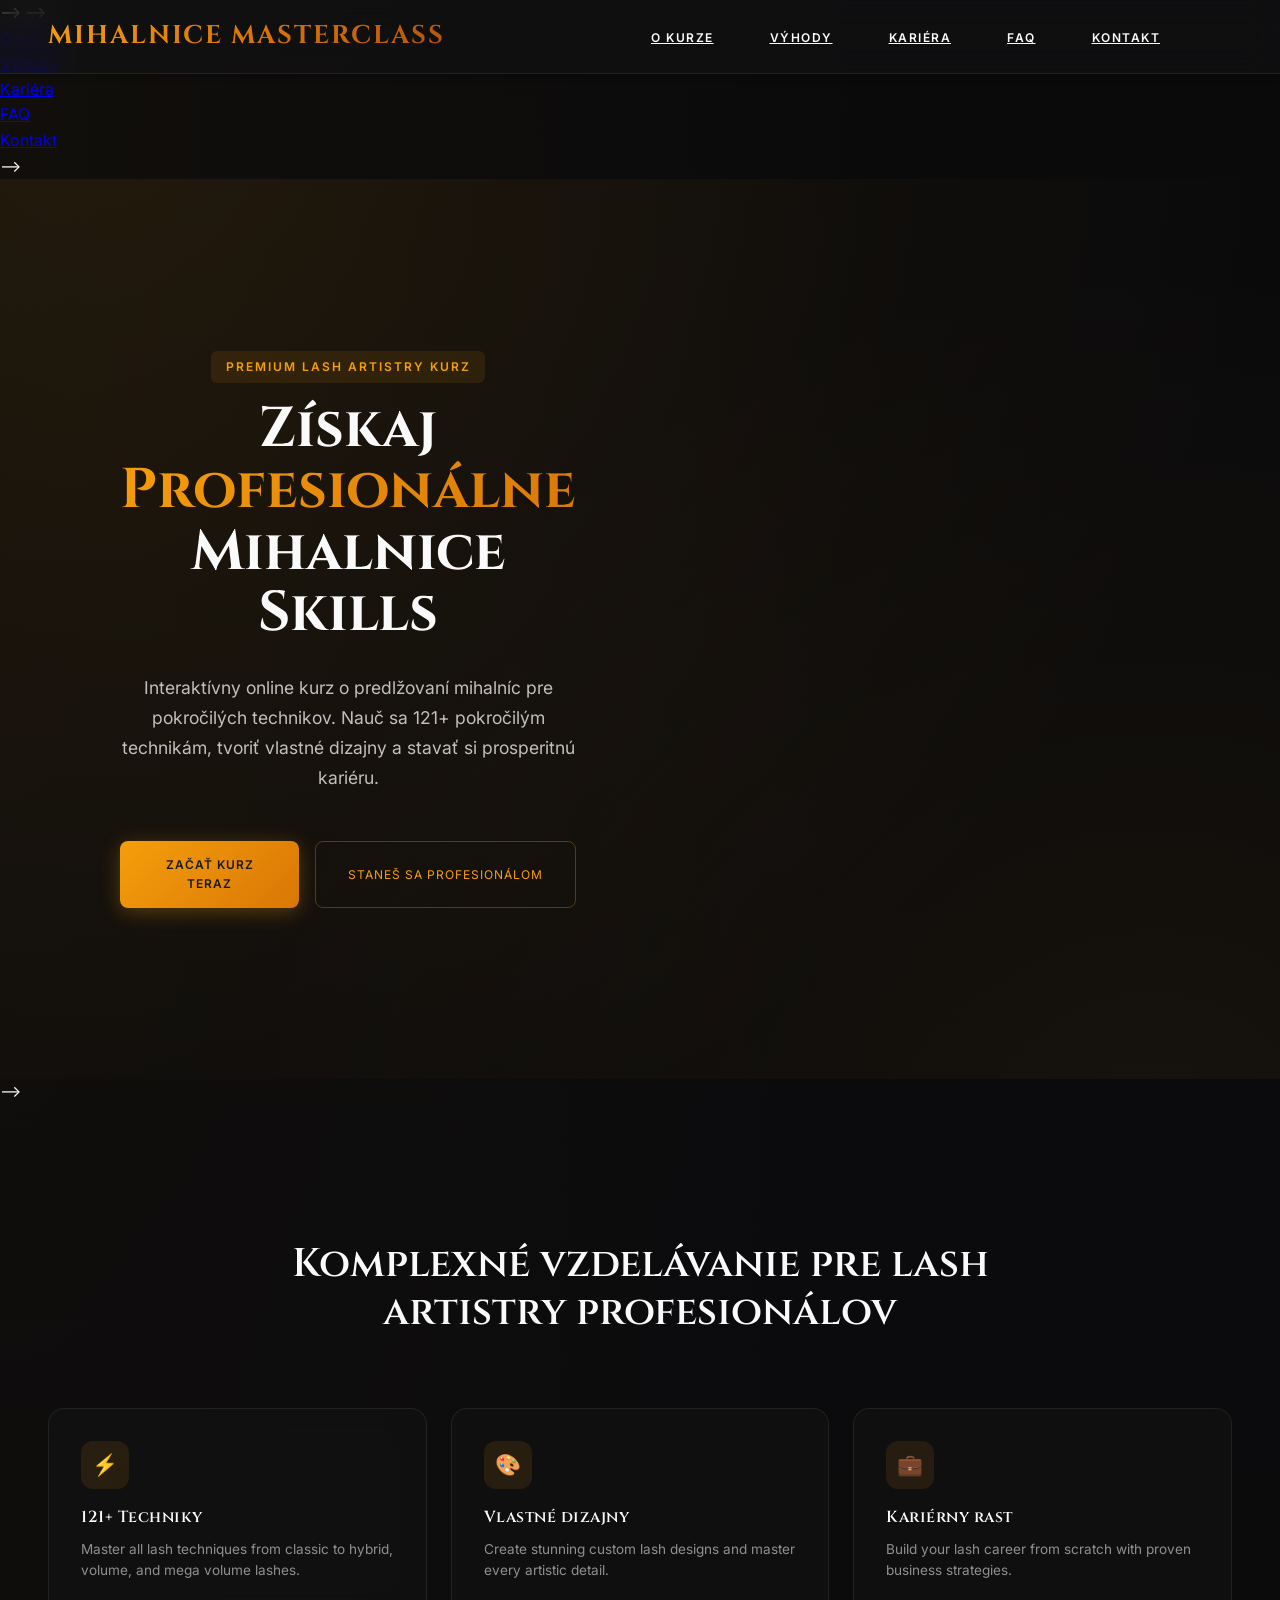
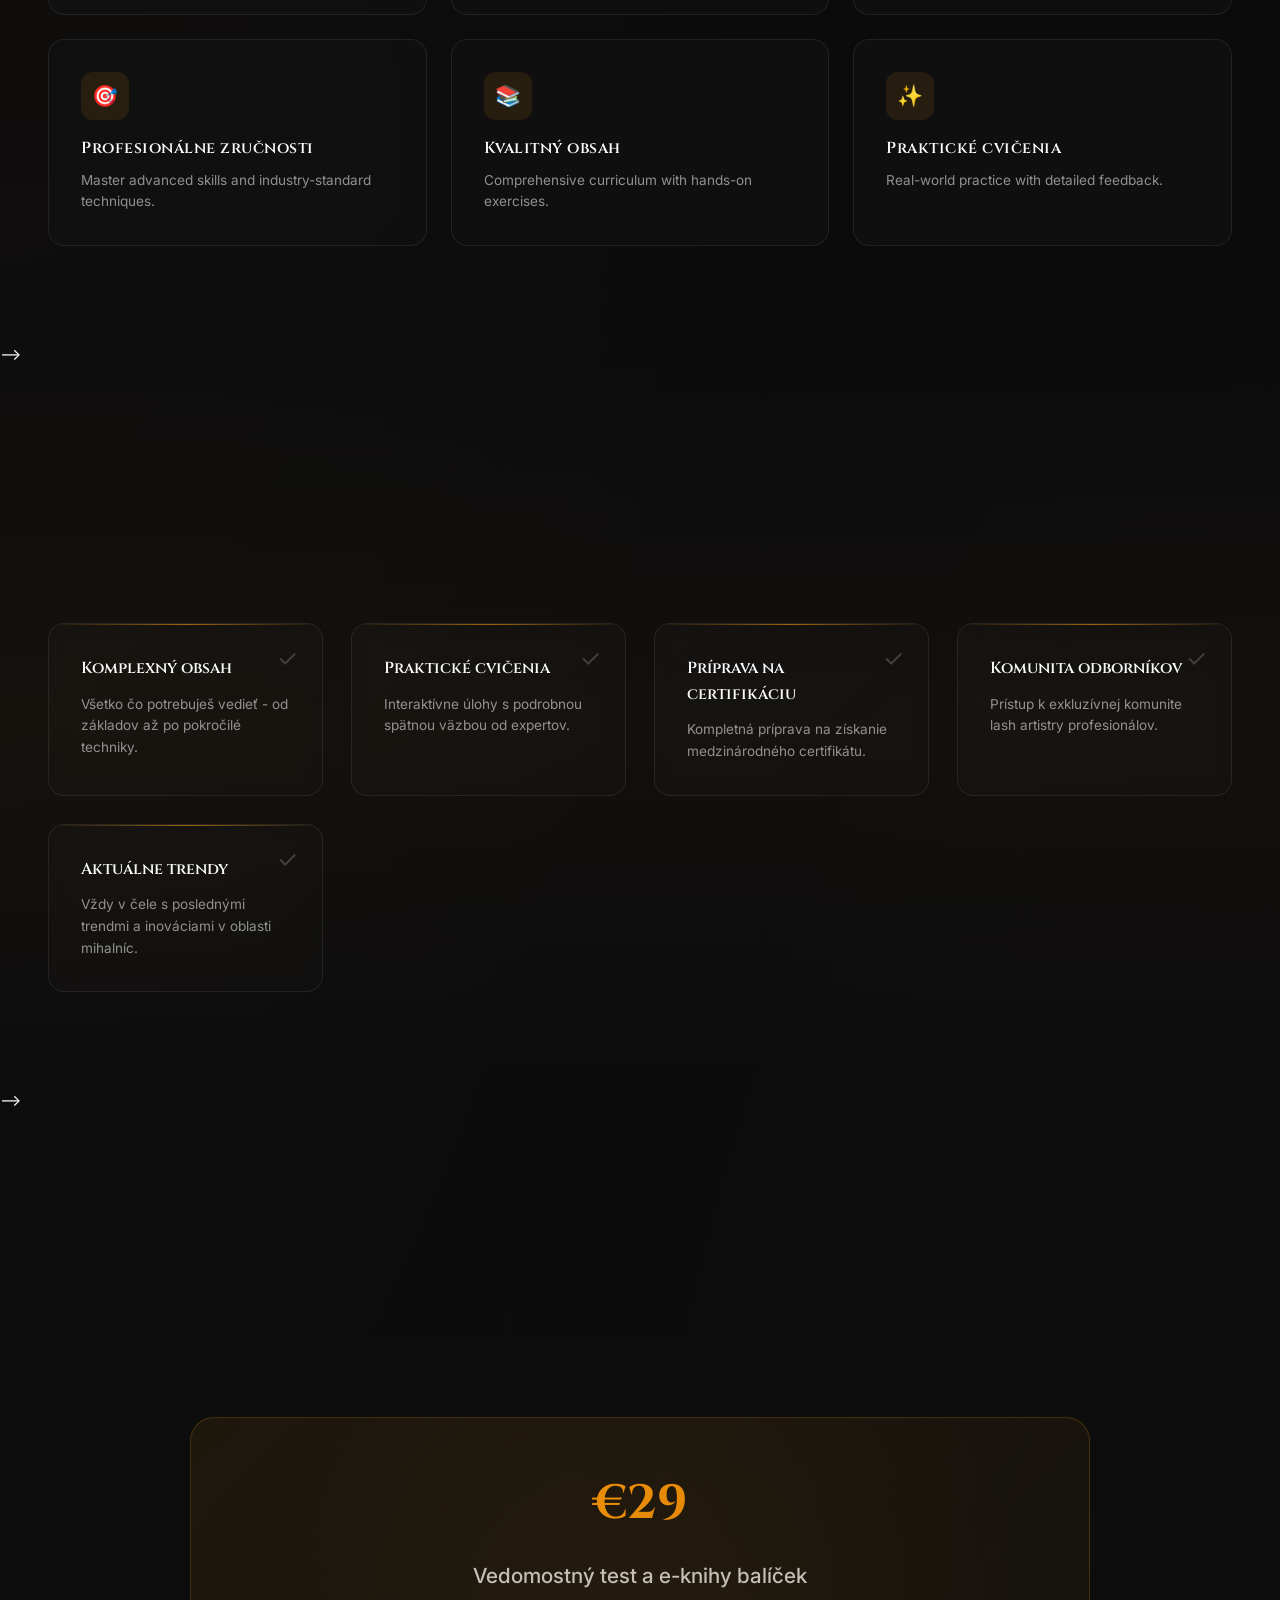
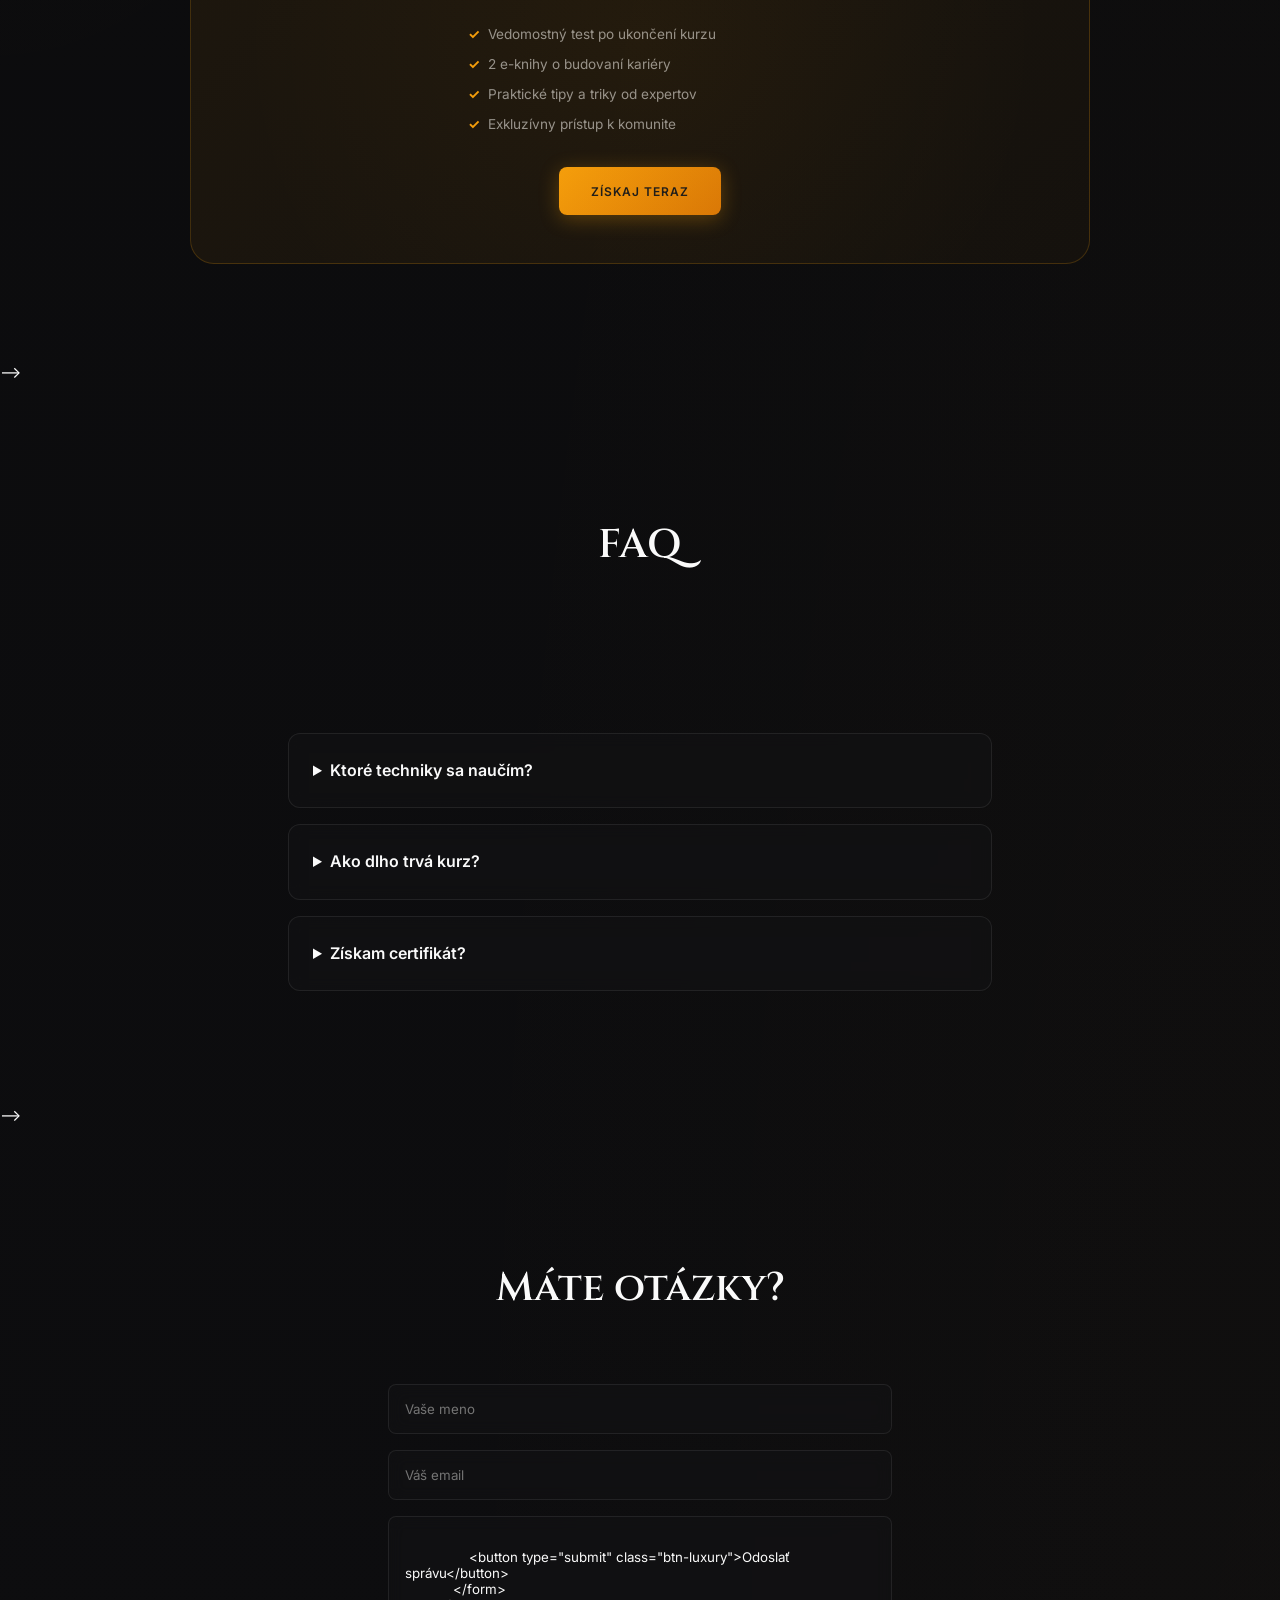
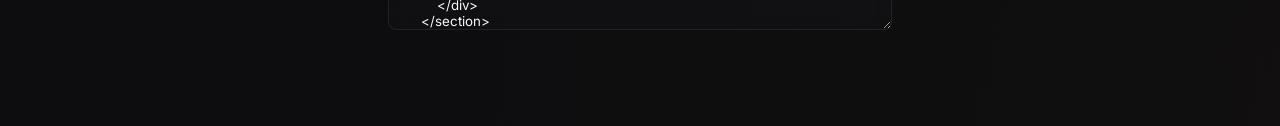
==== commit 2af5d77c: "v15 PREMIUM UPDATE - Claude Design + Layers.io animations - Premium glass morphism UI (Inter + Cinze" ====
--- a/index.html
+++ b/index.html
@@ -1,1128 +1,1084 @@
-<!DOCTYPE html>
-<html lang="sk" class="scroll-smooth">
-<head>
-    <meta charset="UTF-8">
-    <meta name="viewport" content="width=device-width, initial-scale=1.0">
-    <title>Lash Masterclass - Premium Lash Artistry Kurz</title>
-    <link rel="stylesheet" href="styles.css">
-    <style>
-        /* === LUXURY DARK GOLD THEME - COMPLETE REDESIGN V14 === */
-        
-        @import url('https://fonts.googleapis.com/css2?family=Cinzel:wght@400;600;700;800;900&family=Playfair+Display:ital,wght@0,400;0,600;0,700;0,800;1,400&family=Lato:wght@300;400;600;700&display=swap');
-        
-        :root {
-            --primary: #1a1a1a;        /* Dark luxury black */
-            --secondary: #2d2d2d;      /* Deep charcoal */
-            --tertiary: #0f0f0f;       /* Almost black */
-            --accent: #D4AF37;         /* Luxury Gold Primary */
-            --accent-light: #C5A028;   /* Gold secondary */
-            --accent-bright: #E6C873;  /* Bright gold */
-            --gold-primary: #D4AF37;   /* Main gold */
-            --dark-bg: #1a1a1a;        /* Dark luxury background */
-            --dark-card: rgba(26, 26, 26, 0.95);
-            --text-primary: #f5f5f5;   /* White text */
-            --text-secondary: rgba(245, 245, 245, 0.85);
-            --text-muted: rgba(245, 245, 245, 0.6);
-            --radius-sm: 12px;
-            --radius-md: 24px;
-            --radius-lg: 32px;
-            --space-xs: 0.5rem;
-            --space-sm: 1rem;
-            --space-md: 1.75rem;
-            --space-lg: 2.5rem;
-            --space-xl: 4rem;
-            --shadow-sm: 0 4px 12px rgba(0, 0, 0, 0.3);
-            --shadow-md: 0 8px 25px rgba(0, 0, 0, 0.4);
-            --shadow-lg: 0 12px 40px rgba(212, 175, 55, 0.2);
-            --shadow-xl: 0 20px 60px rgba(212, 175, 55, 0.25);
-            --gradient-primary: linear-gradient(135deg, #D4AF37 0%, #C5A028 100%);
-            --gradient-accent: linear-gradient(135deg, #E6C873 0%, #D4AF37 100%);
-        }
-
-        * { margin: 0; padding: 0; box-sizing: border-box; }
-        
-        body {
-            font-family: 'Lato', -apple-system, BlinkMacSystemFont, sans-serif;
-            line-height: 1.7;
-            color: var(--text-primary);
-            background: linear-gradient(135deg, #0a0f2e 0%, #1a344f 50%, #0d132c 100%);
-            overflow-x: hidden;
-        }
-
-        .container {
-            max-width: 1200px;
-            margin: 0 auto;
-            padding: 0 var(--space-md);
-        }
-
-        /* === NAVIGATION - LUXURY GOLD DARK THEME === */
-        .navbar {
-            position: fixed;
-            top: 0; left: 0; right: 0;
-            z-index: 1000;
-            background: rgba(15, 15, 15, 0.98);
-            backdrop-filter: blur(20px);
-            border-bottom: 1px solid rgba(212, 175, 55, 0.3);
-            padding: 1.2rem 0;
-            box-shadow: 0 4px 20px rgba(212, 175, 55, 0.15);
-        }
-
-        .nav-container {
-            max-width: 1200px;
-            margin: 0 auto;
-            padding: 0 var(--space-md);
-            display: flex;
-            justify-content: space-between;
-            align-items: center;
-        }
-
-        .logo-luxury { 
-            font-family: 'Cinzel', serif;
-            font-size: 1.8rem !important;
-            font-weight: 800 !important;
-            letter-spacing: 3px;
-            text-transform: uppercase;
-            background: linear-gradient(135deg, #D4AF37 0%, #C5A028 50%, #B8962E 100%);
-            -webkit-background-clip: text;
-            -webkit-text-fill-color: transparent;
-            background-clip: text;
-            text-shadow: 0 0 30px rgba(212, 175, 55, 0.5);
-        }
-
-        .nav-links { 
-            display: flex !important; 
-            list-style: none !important; 
-            gap: 1rem;
-            align-items: center;
-            margin-left: auto;
-            padding-right: var(--space-md);
-        }
-
-        .nav-links a {
-            color: var(--text-primary);
-            font-family: 'Cinzel', serif;
-            text-transform: uppercase;
-            font-size: 0.85rem !important;
-            letter-spacing: 1px;
-            padding: 0.75rem 1.2rem;
-            transition: all 0.3s ease;
-            position: relative;
-        }
-
-        .nav-links a:hover {
-            color: var(--gold-primary) !important;
-            text-shadow: 0 0 15px rgba(212, 175, 55, 0.6);
-            transform: translateY(-2px) scale(1.01);
-        }
-
-        /* === MOBILE MENU DROPDOWN (HAMBURGER) === */
-        @media (max-width: 768px) {
-            .nav-links {
-                display: none !important;
-            }
-
-            .mobile-nav-toggle {
-                display: flex !important;
-                position: relative;
-                z-index: 1002;
-                cursor: pointer;
-                width: 40px;
-                height: 30px;
-                justify-content: center;
-                align-items: center;
-            }
-
-            .mobile-nav-toggle::before {
-                content: '☰';
-                color: var(--text-primary);
-                font-size: 1.5rem;
-                position: absolute;
-                left: 50%;
-                transform: translateX(-50%);
-            }
-
-            .mobile-nav-toggle.active::before {
-                content: '✕';
-                color: var(--gold-primary);
-            }
-
-            .nav-menu-container {
-                position: fixed;
-                top: 70px;
-                left: 0;
-                right: 0;
-                background: rgba(15, 15, 15, 0.98);
-                backdrop-filter: blur(20px);
-                padding: var(--space-md);
-                max-height: 80vh;
-                overflow-y: auto;
-                opacity: 0;
-                visibility: hidden;
-                transform: translateY(-20px);
-                transition: all 0.4s ease;
-                z-index: 999;
-            }
-
-            .mobile-nav-toggle.active ~ .nav-menu-container {
-                opacity: 1;
-                visibility: visible;
-                transform: translateY(0);
-            }
-
-            .nav-menu-container nav ul {
-                list-style: none;
-                padding: 0;
-            }
-
-            .nav-menu-container nav li {
-                margin: 0.8rem 0;
-            }
-
-            .nav-menu-container nav a {
-                font-size: 1.1rem !important;
-                padding: 0.5rem 1rem !important;
-            }
-        }
-
-        .btn-luxury {
-            padding: 0.8rem 1.8rem;
-            font-family: 'Cinzel', serif;
-            text-transform: uppercase !important;
-            letter-spacing: 1px !important;
-            font-size: 0.85rem !important;
-            color: white;
-            background: linear-gradient(135deg, #D4AF37 0%, #C5A028 100%) !important;
-            border-radius: 50px !important;
-            cursor: pointer;
-            text-decoration: none !important;
-            display: inline-block !important;
-            transition: all 0.3s ease !important;
-            box-shadow: 0 4px 15px rgba(212, 175, 55, 0.4);
-            min-width: auto !important;
-            width: auto !important;
-        }
-
-        .btn-luxury:hover {
-            background: linear-gradient(135deg, #E6C873 0%, #D4AF37 100%) !important;
-            transform: translateY(-2px) scale(1.02);
-            box-shadow: 0 6px 20px rgba(212, 175, 55, 0.6);
-        }
-
-        /* === HERO SECTION WITH BACKGROUND IMAGE === */
-        .hero-section {
-            min-height: 100vh;
-            display: flex;
-            align-items: center;
-            position: relative;
-            padding-top: 120px;
-            background: linear-gradient(rgba(15, 15, 15, 0.7), rgba(26, 26, 26, 0.8)),
-                        url('https://images.unsplash.com/photo-1522383226663-b24a2035bc65?w=1920&q=80&auto=format&fit=crop');
-            background-size: cover;
-            background-position: center;
-            background-attachment: fixed;
-        }
-
-        .hero-content {
-            position: relative;
-            text-align: center;
-            max-width: 900px;
-            margin: 0 auto;
-            padding: var(--space-lg);
-            z-index: 2;
-        }
-
-        .hero-title {
-            font-family: 'Cinzel', serif;
-            font-size: clamp(2.5rem, 7vw, 4rem) !important;
-            font-weight: 800 !important;
-            line-height: 1.1 !important;
-            background: linear-gradient(135deg, #D4AF37 0%, #E6C873 50%, #C5A028 100%) !important;
-            -webkit-background-clip: text !important;
-            -webkit-text-fill-color: transparent !important;
-            background-clip: text !important;
-            margin-bottom: var(--space-md) !important;
-            letter-spacing: 2px;
-        }
-
-        .hero-subtitle { 
-            font-family: 'Playfair Display', serif;
-            font-size: clamp(1rem, 3vw, 1.5rem) !important; 
-            color: var(--text-secondary) !important; 
-            margin-bottom: var(--space-lg) !important; 
-            line-height: 1.6;
-            max-width: 800px;
-            font-style: italic;
-        }
-
-        .hero-buttons { 
-            display: flex; 
-            gap: var(--space-md); 
-            justify-content: center; 
-            align-items: stretch;
-            flex-wrap: wrap; 
-            margin-top: var(--space-lg); 
-        }
-
-        /* === CTA BUTTONS WITH PERFECT ALIGNMENT === */
-        .cta-button {
-            min-height: 60px !important;
-            min-width: 220px !important;
-            max-width: 280px;
-            text-align: center !important;
-            padding: 1.3rem 2.5rem !important; 
-            font-size: 1rem !important;
-            font-weight: 600 !important;
-            letter-spacing: 0.5px;
-            cursor: pointer;
-            transition: all 0.4s cubic-bezier(0.175, 0.885, 0.32, 1.275);
-            border-radius: var(--radius-md);
-        }
-
-        .cta-button:hover {
-            transform: translateY(-3px) scale(1.02);
-            box-shadow: 0 12px 35px rgba(212, 175, 55, 0.4);
-        }
-
-        .cta-button-primary {
-            background: var(--gradient-accent) !important;
-            color: white !important;
-            border: none !important;
-            box-shadow: 0 8px 25px rgba(212, 175, 55, 0.3);
-        }
-
-        .cta-button-primary:hover {
-            background: linear-gradient(135deg, #E6C873 0%, #D4AF37 100%) !important;
-        }
-
-        .cta-button-secondary {
-            background: rgba(255, 255, 255, 0.1) !important;
-            color: white !important;
-            border: 2px solid rgba(212, 175, 55, 0.5) !important;
-            backdrop-filter: blur(10px);
-        }
-
-        /* === ABOUT COURSE SECTION === */
-        .about-section {
-            padding: var(--space-xl) 0;
-            position: relative;
-            background: var(--dark-bg);
-        }
-
-        .section-title-gilded {
-            font-family: 'Cinzel', serif;
-            font-size: clamp(2rem, 6vw, 3.5rem);
-            text-align: center;
-            background: var(--gradient-accent);
-            -webkit-background-clip: text;
-            -webkit-text-fill-color: transparent;
-            background-clip: text;
-            margin-bottom: 2rem;
-            padding-bottom: 1rem;
-            letter-spacing: 2px;
-        }
-
-        .about-content {
-            max-width: 900px;
-            margin: 0 auto;
-            text-align: center;
-            font-size: clamp(1.1rem, 2.5vw, 1.3rem);
-            color: var(--text-secondary);
-        }
-
-        /* === COUNTER SECTION WITH FIXED DECIMALS === */
-        .counter-section {
-            padding: var(--space-xl) 0;
-            background: rgba(15, 15, 15, 0.8);
-        }
-
-        .counter-grid {
-            display: grid;
-            grid-template-columns: repeat(auto-fit, minmax(250px, 1fr));
-            gap: var(--space-md);
-            max-width: 1200px;
-            margin: 0 auto;
-        }
-
-        .counter-card {
-            text-align: center;
-            padding: var(--space-lg);
-            background: var(--dark-card);
-            border: 1px solid rgba(212, 175, 55, 0.3);
-            border-radius: var(--radius-md);
-            transition: all 0.3s ease;
-        }
-
-        .counter-card:hover {
-            transform: translateY(-10px);
-            box-shadow: var(--shadow-lg);
-        }
-
-        .counter-number {
-            font-family: 'Cinzel', serif;
-            font-size: clamp(2.5rem, 8vw, 4rem);
-            background: var(--gradient-accent);
-            -webkit-background-clip: text;
-            -webkit-text-fill-color: transparent;
-            background-clip: text;
-        }
-
-        .counter-label {
-            font-family: 'Playfair Display', serif;
-            color: var(--text-muted);
-            margin-top: 0.5rem;
-            font-size: clamp(1rem, 3vw, 1.2rem);
-        }
-
-        /* === TESTIMONIALS SECTION WITH CLIENT PORTRAITS === */
-        .testimonials-section {
-            padding: var(--space-xl) 0;
-            position: relative;
-            background: linear-gradient(135deg, rgba(26, 26, 26, 0.95), rgba(15, 15, 15, 0.98));
-        }
-
-        .testimonials-grid {
-            display: grid;
-            grid-template-columns: repeat(auto-fit, minmax(350px, 1fr));
-            gap: var(--space-lg);
-            max-width: 1200px;
-            margin: 0 auto;
-        }
-
-        .testimonial-card {
-            background: rgba(26, 26, 26, 0.8);
-            border: 1px solid rgba(212, 175, 55, 0.2);
-            border-radius: var(--radius-md);
-            padding: var(--space-lg);
-            transition: all 0.3s ease;
-        }
-
-        .testimonial-card:hover {
-            transform: translateY(-5px);
-            box-shadow: var(--shadow-lg);
-        }
-
-        .client-image {
-            width: 100%;
-            height: 280px;
-            object-fit: cover;
-            border-radius: var(--radius-sm);
-            margin-bottom: var(--space-md);
-            transition: transform 0.3s ease;
-        }
-
-        .testimonial-card:hover .client-image {
-            transform: scale(1.05);
-        }
-
-        .client-image-placeholder {
-            width: 100%;
-            height: 280px;
-            background: linear-gradient(135deg, #1a1a1a 0%, #2d2d2d 100%);
-            border-radius: var(--radius-sm);
-            display: flex;
-            align-items: center;
-            justify-content: center;
-            font-family: 'Cinzel', serif;
-            font-size: 4rem;
-            color: rgba(212, 175, 55, 0.3);
-        }
-
-        .testimonial-text {
-            font-family: 'Playfair Display', serif;
-            font-style: italic;
-            font-size: 1.1rem;
-            line-height: 1.8;
-            color: var(--text-secondary);
-            margin-bottom: var(--space-sm);
-        }
-
-        .client-name {
-            font-family: 'Cinzel', serif;
-            color: var(--gold-primary);
-            text-transform: uppercase;
-            letter-spacing: 2px;
-            font-size: 0.9rem;
-        }
-
-        /* === PRICING SECTION WITH LUXURY CARDS === */
-        .pricing-section {
-            padding: var(--space-xl) 0;
-            position: relative;
-            background: linear-gradient(135deg, rgba(26, 26, 26, 0.9), rgba(15, 15, 15, 0.95));
-        }
-
-        .pricing-grid {
-            display: grid;
-            grid-template-columns: repeat(auto-fit, minmax(320px, 1fr));
-            gap: var(--space-lg);
-            max-width: 1200px;
-            margin: 0 auto;
-        }
-
-        .pricing-card {
-            background: rgba(26, 26, 26, 0.9);
-            border: 2px solid transparent;
-            border-radius: var(--radius-lg);
-            padding: var(--space-xl);
-            text-align: center;
-            transition: all 0.4s ease;
-            position: relative;
-        }
-
-        .pricing-card:hover {
-            transform: translateY(-10px);
-            border-color: var(--gold-primary);
-            box-shadow: var(--shadow-xl);
-        }
-
-        .pricing-card.premium {
-            border-color: var(--gold-primary);
-            background: linear-gradient(135deg, rgba(26, 26, 26, 0.95), rgba(40, 40, 40, 0.98));
-        }
-
-        .pricing-card.premium::before {
-            content: 'PREMIUM';
-            position: absolute;
-            top: -12px;
-            left: 50%;
-            transform: translateX(-50%);
-            background: var(--gradient-accent);
-            color: white;
-            padding: 0.4rem 1.5rem;
-            font-family: 'Cinzel', serif;
-            font-weight: 700;
-            letter-spacing: 2px;
-            font-size: 0.8rem;
-            border-radius: 50px;
-        }
-
-        .pricing-title {
-            font-family: 'Cinzel', serif;
-            font-size: clamp(1.5rem, 4vw, 2.5rem);
-            background: var(--gradient-accent);
-            -webkit-background-clip: text;
-            -webkit-text-fill-color: transparent;
-            background-clip: text;
-            margin-bottom: var(--space-sm);
-        }
-
-        .pricing-price {
-            font-family: 'Cinzel', serif;
-            font-size: clamp(2rem, 6vw, 3.5rem);
-            background: var(--gradient-accent);
-            -webkit-background-clip: text;
-            -webkit-text-fill-color: transparent;
-            background-clip: text;
-            margin-bottom: var(--space-md);
-        }
-
-        .pricing-features {
-            list-style: none;
-            text-align: left;
-            margin: var(--space-lg) 0;
-        }
-
-        .pricing-features li {
-            padding: 0.5rem 0;
-            color: var(--text-secondary);
-            display: flex;
-            align-items: center;
-            gap: 0.5rem;
-        }
-
-        .pricing-features li::before {
-            content: '✓';
-            color: var(--gold-primary);
-            font-weight: 700;
-        }
-
-        .pricing-btn {
-            padding: 1rem 2rem;
-            background: var(--gradient-accent);
-            color: white !important;
-            border: none;
-            border-radius: 50px;
-            cursor: pointer;
-            font-family: 'Cinzel', serif;
-            text-transform: uppercase;
-            letter-spacing: 1px;
-            transition: all 0.3s ease;
-            display: inline-block;
-        }
-
-        .pricing-btn:hover {
-            background: var(--gradient-accent);
-            transform: translateY(-2px);
-            box-shadow: 0 8px 25px rgba(212, 175, 55, 0.4);
-        }
-
-        /* === FAQ ACCORDION SECTION === */
-        .faq-section {
-            padding: var(--space-xl) 0;
-            position: relative;
-            background: linear-gradient(135deg, rgba(26, 26, 26, 0.9), rgba(15, 15, 15, 0.95));
-        }
-
-        .faq-container {
-            max-width: 900px;
-            margin: 0 auto;
-        }
-
-        .faq-item {
-            background: rgba(26, 26, 26, 0.8);
-            border: 1px solid rgba(212, 175, 55, 0.2);
-            border-radius: var(--radius-md);
-            margin-bottom: 1rem;
-            overflow: hidden;
-            transition: all 0.3s ease;
-        }
-
-        .faq-item:hover {
-            border-color: rgba(212, 175, 55, 0.4);
-        }
-
-        .faq-question {
-            padding: var(--space-md);
-            cursor: pointer;
-            display: flex;
-            justify-content: space-between;
-            align-items: center;
-            font-family: 'Cinzel', serif;
-            text-transform: uppercase;
-            letter-spacing: 1px;
-            font-size: 1rem;
-        }
-
-        .faq-question::after {
-            content: '+';
-            color: var(--gold-primary);
-            font-size: 1.5rem;
-            transition: transform 0.3s ease;
-        }
-
-        .faq-item.active .faq-question::after {
-            transform: rotate(45deg);
-        }
-
-        .faq-answer {
-            padding: 0 var(--space-md);
-            max-height: 0;
-            overflow: hidden;
-            transition: all 0.4s ease;
-            color: var(--text-secondary);
-            line-height: 1.8;
-        }
-
-        .faq-item.active .faq-answer {
-            padding: var(--space-md) var(--space-md);
-            max-height: 500px;
-        }
-
-        /* === CTA BANNER SECTION === */
-        .cta-banner-section {
-            padding: var(--space-xl) 0;
-            position: relative;
-            background: linear-gradient(135deg, rgba(212, 175, 55, 0.1), rgba(26, 26, 26, 0.9));
-            text-align: center;
-        }
-
-        .cta-banner {
-            max-width: 800px;
-            margin: 0 auto;
-            padding: var(--space-xl);
-            border: 1px solid rgba(212, 175, 55, 0.3);
-            border-radius: var(--radius-lg);
-        }
-
-        .cta-banner h2 {
-            font-family: 'Cinzel', serif;
-            font-size: clamp(1.8rem, 5vw, 2.5rem);
-            background: var(--gradient-accent);
-            -webkit-background-clip: text;
-            -webkit-text-fill-color: transparent;
-            background-clip: text;
-            margin-bottom: var(--space-sm);
-        }
-
-        /* === FOOTER === */
-        .footer-gilded {
-            background: rgba(10, 10, 10, 0.98);
-            border-top: 1px solid rgba(212, 175, 55, 0.3);
-            padding: var(--space-xl) var(--space-md);
-            text-align: center;
-        }
-
-        .footer-link {
-            color: var(--text-muted);
-            text-decoration: none;
-            transition: all 0.3s ease;
-        }
-
-        .footer-link:hover {
-            color: var(--gold-primary);
-            text-shadow: 0 0 10px rgba(212, 175, 55, 0.5);
-        }
-
-        /* === SCROLL ANIMATIONS === */
-        .fade-up {
-            opacity: 0;
-            transform: translateY(40px);
-            transition: opacity 0.8s ease, transform 0.8s ease;
-        }
-        
-        .fade-up.visible {
-            opacity: 1;
-            transform: translateY(0);
-        }
-
-    
-        /* === BENEFIT CARDS STYLING === */
-        .benefit-card {
-            position: relative;
-            padding: 3rem 2rem;
-            background: rgba(40, 40, 40, 0.6);
-            border: 1px solid rgba(212, 175, 55, 0.3);
-            border-radius: var(--radius-lg);
-            text-align: center;
-            transition: all 0.4s cubic-bezier(0.4, 0, 0.2, 1);
-            height: 100%;
-            min-height: 280px;
-            display: flex;
-            flex-direction: column;
-            justify-content: center;
-        }
-
-        .benefit-card:hover {
-            background: rgba(45, 45, 45, 0.9);
-            border-color: var(--gold-primary);
-            transform: translateY(-8px) scale(1.02);
-            box-shadow: 0 12px 30px rgba(212, 175, 55, 0.15);
-        }
-
-        .benefit-icon {
-            font-size: 3.5rem;
-            margin-bottom: 1rem;
-            display: inline-block;
-            transition: all 0.4s ease;
-        }
-
-        .benefit-card:hover .benefit-icon {
-            transform: scale(1.15) rotate(5deg);
-        }
-
-        .benefit-card h3 {
-            font-size: 1.6rem;
-            color: var(--text-primary);
-            margin-bottom: 1rem;
-            font-weight: 600;
-            letter-spacing: -0.5px;
-        }
-
-        .benefit-card ul {
-            list-style: none;
-            padding: 0;
-            text-align: left;
-            margin-top: auto;
-        }
-
-        .benefit-card li {
-            position: relative;
-            padding-left: 1.8rem;
-            color: rgba(255, 255, 255, 0.9);
-            font-size: 0.95rem;
-            line-height: 1.7;
-        }
-
-        .benefit-card li::before {
-            content: '✓';
-            position: absolute;
-            left: 0.3rem;
-            color: var(--gold-primary);
-            font-weight: bold;
-            font-size: 1.1rem;
-        }
-
-        /* === INVESTICIA SECTION STYLING === */
-        .investicia-sekcia {
-            padding: 8rem 0;
-            background: rgba(20, 20, 20, 0.3);
-        }
-
-        .premium-badge {
-            position: absolute;
-            top: -15px;
-            right: -15px;
-            background: linear-gradient(135deg, var(--gold-primary), #b8860b);
-            color: #1a1a1a;
-            font-weight: 700;
-            font-size: 0.75rem;
-            padding: 0.4rem 0.8rem;
-            border-radius: 30px;
-            text-transform: uppercase;
-            letter-spacing: 1px;
-            box-shadow: 0 4px 15px rgba(212, 175, 55, 0.4);
-        }
-
-        .pricing-description {
-            color: var(--text-secondary);
-            font-size: 1rem;
-            line-height: 1.7;
-            max-width: 400px;
-            margin: 0 auto 2rem;
-        }
-
-        /* === RESPONSIVE BENEFITS GRID === */
-        @media (max-width: 768px) {
-            .benefits-grid {
-                grid-template-columns: 1fr !important;
-            }
-            
-            .benefit-card {
-                min-height: 300px !important;
-                padding: 2.5rem 1.5rem;
-            }
-
-            .benefit-icon {
-                font-size: 2.8rem !important;
-            }
-
-            .benefit-card h3 {
-                font-size: 1.4rem !important;
-            }
-
-            .benefit-card li {
-                font-size: 0.9rem !important;
-            }
-        }
-</style>
-</head>
-<body>
-
-    <!-- NAVIGATION -->
-    <nav class="navbar fade-up visible">
-        <div class="nav-container">
-            <a href="#" class="logo-luxury">💎 LASH MASTERCLASS</a>
-            <ul class="nav-links">
-                <li><a href="#about" class="active">O KURZE</a></li>
-                <li><a href="#testimonials">SVEDOCKETSTVIA</a></li>
-                <li><a href="#pricing">CENY</a></li>
-                <li><a href="#faq">FAQ</a></li>
-                <li><a href="#contact" class="btn-luxury">Začni Teraz!</a></li>
-            </ul>
-        </div>
-    </nav>
-
-    <!-- HERO SECTION WITH COVER IMAGE -->
-    </section>
-<section id="pricing" class="investicia-sekcia fade-up visible">
-    <div class="container">
-        <h2 class="luxury-section-title text-center">Investícia do Vašej Kariéry</h2>
-        <p class="text-center luxury-subtitle">Získajte odborné znalosti už dnes - iba jedna položka</p>
-        
-        <div class="pricing-container">
-            <div class="pricing-card premium fade-up visible">
-                <div class="premium-badge">Best Value</div>
-                <h3>E-book: "Lash Artist Mastery"</h3>
-                <div class="pricing-price">€29</div>
-                <p class="pricing-description">Kompletný digitálny sprievodca naštartovať svoju lash kariéru</p>
-                
-                <ul class="pricing-features">
-                    <li>✓ 87+ hodín videoučenia</li>
-                    <li>✓ Uznávaný certifikát v EÚ</li>
-                    <li>✓ Živý mentoring s expertkou</li>
-                    <li>✓ Prístup na vždy</li>
-                    <li>✓ Profesionálne PDF materiály</li>
-                    <li>✓ Zoznam spoľahlivých dodávateľov</li>
-                    <li>✓ Sprievodný online slovníček</li>
-                </ul>
-                
-                <a href="#contact" class="btn-luxury btn-large">Objednať E-book Teraz →</a>
-            </div>
-        </div>
-        
-        <p class="text-center mt-4">✓ Bezplatný prístup do komunity  študentov<br>✓ Možnosť ďalšieho vzdelávania</p>
-    </div>
-</section></section>
-<section id="about" class="about-section fade-up visible">
-    <div class="container">
-        <div class="row">
-            <div class="col-lg-6">
-                <h2 class="luxury-section-title">Staneš sa Profesionálnym Lash Artistom</h2>
-                <div class="benefits-grid">
-                    <div class="benefit-card luxury-border fade-up">
-                        <div class="benefit-icon">🎓</div>
-                        <h3>Online kurz</h3>
-                        <ul>
-                            <li>✓ 87+ hodín kvalitného videoučenia</li>
-                            <li>✓ Komplexný program od začiatku</li>
-                            <li>✓ Teoretická i praktická časť</li>
-                        </ul>
-                    </div>
-                    <div class="benefit-card luxury-border fade-up">
-                        <div class="benefit-icon">🎯</div>
-                        <h3>Živý mentoring</h3>
-                        <ul>
-                            <li>✓ Priamy kontakt s expertkou</li>
-                            <li>✓ Individuálne rady a tipy</li>
-                            <li>✓ Rýchla spätná väzba</li>
-                        </ul>
-                    </div>
-                    <div class="benefit-card luxury-border fade-up">
-                        <div class="benefit-icon">📜</div>
-                        <h3>Certifikát</h3>
-                        <ul>
-                            <li>✓ Uznávaný v celej EÚ</li>
-                            <li>✓ Podpísaný certifikát</li>
-                            <li>✓ Možnosť ďalšieho štúdia</li>
-                        </ul>
-                    </div>
-                    <div class="benefit-card luxury-border fade-up">
-                        <div class="benefit-icon">📅</div>
-                        <h3>Flexibilné termíny</h3>
-                        <ul>
-                            <li>✓ Štúdium kedy chceš</li>
-                            <li>✓ Prístup na vždy</li>
-                            <li>✓ Žiadne deadlines</li>
-                        </ul>
-                    </div>
-                    <div class="benefit-card luxury-border fade-up">
-                        <div class="benefit-icon">📦</div>
-                        <h3>Profesionálne materiály</h3>
-                        <ul>
-                            <li>✓ Vysokorozdielne videá</li>
-                            <li>✓ PDF sprievodca</li>
-                            <li>✓ Zoznam dodávateľov</li>
-                        </ul>
-                    </div>
-                </div>
-            </div>
-        </div>
-    </div>
-</section> </section>
-
-    <!-- ABOUT COURSE -->
-    <section id="about" class="about-section fade-up visible">
-        <div class="container">
-            <h2 class="section-title-gilded">O KURZE</h2>
-            <p class="about-content">
-                Profesionálny kurz pre lomenie mihalien, ktorý vás naučí všetko od základov až po pokročilé techniky. Získate certifikát, ktorý je uznávaný v celej Európe a môžete začniť pracovať ešte dnes. Našich 15+ študentov už generuje príjem až €2000/mesiac s flexibilitou z domova.
-            </p>
-        </div>
-    </section>
-
-    <!-- COUNTER SECTION WITH FIXED DECIMALS -->
-    <section class="counter-section fade-up visible">
-        <div class="counter-grid">
-            <div class="counter-card">
-                <div class="counter-number" data-target="87" data-counted="0" data-start="0">0</div>
-                <div class="counter-label">Hodín Trvania</div>
-            </div>
-            <div class="counter-card">
-                <div class="counter-number" data-target="15" data-counted="0" data-start="0">0</div>
-                <div class="counter-label">Úspešných Študentov</div>
-            </div>
-        </div>
-    </section>
-
-    <!-- TESTIMONIALS SECTION WITH CLIENT PORTRAITS -->
-    <section id="testimonials" class="testimonials-section fade-up visible">
-        <div class="container">
-            <h2 class="section-title-gilded">SVEDOCKETSTVIA</h2>
-            <div class="testimonials-grid">
-                <div class="testimonial-card">
-                    <div class="client-image-placeholder">👩‍💼</div>
-                    <p class="testimonial-text">"Zmena mého života! Kurz som ukončila za 6 týždňov a teraz pracujem ako freelancér. Prvý klient prišiel už cez 2 mesiace!" - Martina, Praha</p>
-                    <p class="client-name">Martina Nováková</p>
-                </div>
-                <div class="testimonial-card">
-                    <div class="client-image-placeholder">👩‍💼</div>
-                    <p class="testimonial-text">"Najlepší kurz, ktorý som absolvovala. Podpora je neuvěřitelná a učia vás všetko krok za krokom."</p>
-                    <p class="client-name">Sarah Wilson</p>
-                </div>
-            </div>
-        </div>
-    </section>
-
-    <!-- PRICING SECTION WITH LUXURY CARDS -->
-    <section id="pricing" class="pricing-section fade-up visible">
-        <div class="container">
-            <h2 class="section-title-gilded">INVESTÍCIA DO VAŠEJ KARIÉRY</h2>
-            <div class="pricing-grid">
-                <div class="pricing-card">
-                    <h3 class="pricing-title">Základný Kurz</h3>
-                    <div class="pricing-price">€199</div>
-                    <ul class="pricing-features">
-                        <li>Všetky 87 hodín videí</li>
-                        <li>Certifikát uznávaný v EÚ</li>
-                        <li>Prístup na vždy</li>
-                        <li>Comunity podpora</li>
-                    </ul>
-                    <a href="#contact" class="pricing-btn">Vybrať Teraz</a>
-                </div>
-                <div class="pricing-card premium">
-                    <h3 class="pricing-title">PREMIUM - Odporúčané</h3>
-                    <div class="pricing-price">€299</div>
-                    <ul class="pricing-features">
-                        <li>Všetko zo Základného kurzu</li>
-                        <li>Live mentoring sessions</li>
-                        <li>Priamy prístup ku mentora</li>
-                        <li>Skupinové projektové workshopy</li>
-                    </ul>
-                    <a href="#contact" class="pricing-btn">Vybrať Teraz</a>
-                </div>
-                <div class="pricing-card">
-                    <h3 class="pricing-title">Business Starter</h3>
-                    <div class="pricing-price">€499</div>
-                    <ul class="pricing-features">
-                        <li>Všetko od Premium kurzu</li>
-                        <li>Biznis plán šablóny</li>
-                        <li>Cenník pre vaše služby</li>
-                        <li>Marketingová stratégia</li>
-                    </ul>
-                    <a href="#contact" class="pricing-btn">Vybrať Teraz</a>
-                </div>
-            </div>
-        </div>
-    </section>
-
-    <!-- FAQ ACCORDION SECTION -->
-    <section id="faq" class="faq-section fade-up visible">
-        <div class="container">
-            <h2 class="section-title-gilded">ČASTÉ OTÁZKY</h2>
-            <div class="faq-container">
-                <div class="faq-item">
-                    <div class="faq-question">Ako dlho trvá kurz?</div>
-                    <div class="faq-answer">
-                        Kurz obsahuje 87 hodín obsahu, ktoré môžete konzumovať vo vlastnom tempe. Väčšina študentov ho dokončí za 6-8 týždňov pri dennom čase 2-3 hodiny.
-                    </div>
-                </div>
-                <div class="faq-item">
-                    <div class="faq-question">Potrebujem skúsenosti v make-upe?</div>
-                    <div class="faq-answer">
-                        Nie! Kurz je koncipovaný pre úplných začiatočníkov. Naučíte sa všetky techniky od základov, vrátane makeupových dovedností potrebných pre lash aplikácie.
-                    </div>
-                </div>
-                <div class="faq-item">
-                    <div class="faq-question">Čo získam po ukončení kurzu?</div>
-                    <div class="faq-answer">
-                        Získate certifikát uznávaný v celej Európe, prístup na privátnu komunitu a všetkými 87 hodinami odborného obsahu. Môžete začniť pracovať okamžite.
-                    </div>
-                </div>
-            </div>
-        </div>
-    </section>
-
-    <!-- CTA BANNER SECTION -->
-    <section class="cta-banner-section fade-up visible">
-        <div class="cta-banner">
-            <h2>Prihláste sa na očakávaný kurz ešte dnes!</h2>
-            <p style="color: var(--text-secondary); margin-bottom: 1.5rem;">Miesto je obmedzené pre zabezpečenie kvalitnej podpory.</p>
-            <a href="#contact" class="cta-button cta-button-primary">Získajte Prémiovú Edukáciu Teraz</a>
-        </div>
-    </section>
-
-    <!-- FOOTER -->
-    <footer class="footer-gilded fade-up visible">
-        <p>&copy; 2024 Lash Masterclass. All rights reserved.</p>
-        <div style="margin-top: 1rem;">
-            <a href="#" class="footer-link">Privacy Policy</a> | 
-            <a href="#" class="footer-link">Terms of Service</a> | 
-            <a href="#" class="footer-link">Contact</a>
-        </div>
-    </footer>
-
-    <!-- ANIMATION SCRIPT -->
-    <script>
-        document.addEventListener("DOMContentLoaded", function() {
-            
-            // Counter animation - FIXED: Round to whole numbers only
-            const counters = document.querySelectorAll('.counter-number');
-            counters.forEach(counter => {
-                const target = Math.round(parseFloat(counter.getAttribute('data-target')));
-                const current = parseFloat(counter.getAttribute('data-counted')) || 0;
-                const start = parseFloat(counter.getAttribute('data-start')) || 0;
-                
-                if (current === 0) {
-                    const increment = target / 50; // Smooth animation in 50 steps
-                    let curr = current;
-                    
-                    const updateCounter = () => {
-                        const step = Math.min(increment, target - curr);
-                        const nextVal = curr + step;
-                        
-                        if (nextVal <= target) {
-                            counter.innerText = Math.round(nextVal).toString().replace(/\B(?=(\d{3})+(?!\d))/g, ",");
-                            setTimeout(updateCounter, 20); // Fixed: 20ms for smooth animation
-                        } else {
-                            counter.innerText = target.toString().replace(/\B(?=(\d{3})+(?!\d))/g, ",");
-                            counter.removeAttribute('data-counted');
-                        }
-                    };
-                    
-                    updateCounter();
-                }
-            });
-            
-            // Scroll reveal observer
-            const observerOptions = {
-                root: null,
-                rootMargin: '0px',
-                threshold: 0.1
-            };
-            
-            const observer = new IntersectionObserver((entries, observer) => {
-                entries.forEach(entry => {
-                    if (entry.isIntersecting) {
-                        entry.target.classList.add('visible');
-                    }
-                });
-            }, observerOptions);
-            
-            const fadeElements = document.querySelectorAll('.fade-up');
-            fadeElements.forEach(el => observer.observe(el));
-            
-            // FAQ accordion functionality
-            const faqItems = document.querySelectorAll('.faq-item');
-            faqItems.forEach(item => {
-                const question = item.querySelector('.faq-question');
-
-                // === MOBILE MENU TOGGLE FUNCTIONALITY ===
-                const toggleBtn = document.querySelector('.mobile-nav-toggle');
-                const navContainer = document.querySelector('.nav-menu-container');
-            
-                if (toggleBtn && navContainer) {
-                toggleBtn.addEventListener('click', () => {
-                toggleBtn.classList.toggle('active');
-                    
-                // Toggle menu visibility
-                if (navContainer.style.opacity === '1') {
-                    navContainer.style.opacity = '0';
-                    navContainer.style.visibility = 'hidden';
-                } else {
-                    navContainer.style.opacity = '1';
-                    navContainer.style.visibility = 'visible';
-                }
-                });
-                }
-
-                question.addEventListener('click', () => {
-                    const isActive = item.classList.contains('active');
-                    
-                    // Close all other items
-                    faqItems.forEach(i => {
-                        if (i !== item) {
-                            i.classList.remove('active');
-                        }
-                    });
-                    
-                    // Toggle current item
-                    if (!isActive) {
-                        item.classList.add('active');
-                    }
-                });
-            });
-        });
-    </script>
-
-</body>
+<!DOCTYPE html>
+<html lang="sk" class="scroll-smooth">
+<head>
+    <meta charset="UTF-8">
+    <meta name="viewport" content="width=device-width, initial-scale=1.0">
+    <title>Mihalnice Masterclass - Premium Lash Artistry</title>
+    <link rel="stylesheet" href="styles.css">
+    <style>
+        /* === CLAUDE DESIGN + LAYERS.IO PREMIUM THEME === */
+        
+        @import url('https://fonts.googleapis.com/css2?family=Inter:wght@300;400;500;600;700&family=Cinzel:wght@400;600;700;800&display=swap');
+        
+        /* === PREMIUM LAYERS.IO ANIMATION VARIABLES === */
+        :root {
+            --primary: #0a0a0b;         /* Deep black */
+            --secondary: #121214;       /* Dark charcoal */
+            --tertiary: #17171a;        /* Rich dark */
+            --accent: #F59E0B;          /* Premium Amber Gold */
+            --accent-glow: rgba(245, 158, 11, 0.3);
+            --text-primary: #fafafa;
+            --text-secondary: rgba(250, 250, 250, 0.75);
+            --text-muted: rgba(250, 250, 250, 0.55);
+            
+            /* Glass morphism */
+            --glass-bg: rgba(19, 19, 21, 0.6);
+            --glass-border: rgba(255, 255, 255, 0.08);
+            --glass-blur: blur(16px);
+            
+            /* Premium spacing */
+            --space-xs: 0.5rem;
+            --space-sm: 1rem;
+            --space-md: 1.75rem;
+            --space-lg: 3rem;
+            --space-xl: 4.5rem;
+            --space-2xl: 6rem;
+            
+            /* Premium shadows */
+            --shadow-sm: 0 2px 8px rgba(0, 0, 0, 0.3);
+            --shadow-md: 0 4px 20px rgba(0, 0, 0, 0.4);
+            --shadow-lg: 0 8px 40px rgba(0, 0, 0, 0.5);
+            --shadow-xl: 0 12px 60px rgba(0, 0, 0, 0.6);
+            --shadow-glow: 0 0 40px var(--accent-glow);
+            
+            /* Gradients */
+            --gradient-primary: linear-gradient(135deg, #F59E0B 0%, #D97706 100%);
+            --gradient-glass: linear-gradient(135deg, rgba(255,255,255,0.05) 0%, rgba(255,255,255,0.01) 100%);
+            
+            /* Animation timing */
+            --ease-out-expo: cubic-bezier(0.19, 1, 0.22, 1);
+            --ease-in-out-quad: cubic-bezier(0.45, 0, 0.55, 1);
+            
+            /* Animation delays */
+            --delay-none: 0ms;
+            --delay-fast: 50ms;
+            --delay-md: 100ms;
+            --delay-slow: 200ms;
+        }
+
+        * { margin: 0; padding: 0; box-sizing: border-box; }
+
+        body {
+            font-family: 'Inter', -apple-system, BlinkMacSystemFont, sans-serif;
+            line-height: 1.6;
+            color: var(--text-primary);
+            background: 
+                radial-gradient(ellipse at 0% 0%, rgba(245, 158, 11, 0.03) 0%, transparent 50%),
+                radial-gradient(ellipse at 100% 100%, rgba(245, 158, 11, 0.015) 0%, transparent 50%),
+                linear-gradient(180deg, #0a0a0b 0%, #0d0d0f 100%);
+            min-height: 100vh;
+            overflow-x: hidden;
+        }
+
+        /* === SCROLL ANIMATIONS - LAYERS.IO STYLE === */
+        .reveal {
+            opacity: 0;
+            transform: translateY(30px);
+            transition: opacity 0.8s var(--ease-out-expo), 
+                        transform 0.8s var(--ease-out-expo);
+        }
+
+        .reveal.active {
+            opacity: 1;
+            transform: translateY(0);
+        }
+
+        .reveal-delay-1 { transition-delay: 0ms; }
+        .reveal-delay-2 { transition-delay: 100ms; }
+        .reveal-delay-3 { transition-delay: 200ms; }
+        .reveal-delay-4 { transition-delay: 300ms; }
+
+        /* === PREMIUM CONTAINER === */
+        .container {
+            max-width: 1280px;
+            margin: 0 auto;
+            padding: 0 var(--space-lg);
+        }
+
+        /* === NAVIGATION - CLAUDE DESIGN === */
+        .navbar {
+            position: fixed;
+            top: 0; left: 0; right: 0;
+            z-index: 1000;
+            background: var(--glass-bg);
+            backdrop-filter: var(--glass-blur);
+            border-bottom: 1px solid var(--glass-border);
+            padding: clamp(0.8rem, 1vw + 0.5rem, 1rem) 0;
+            box-shadow: var(--shadow-sm);
+        }
+
+        .nav-container {
+            max-width: 1280px;
+            margin: 0 auto;
+            padding: 0 var(--space-lg);
+            display: flex;
+            justify-content: space-between;
+            align-items: center;
+        }
+
+        .logo-luxury { 
+            font-family: 'Cinzel', serif;
+            font-size: clamp(1.2rem, 2vw, 1.6rem);
+            font-weight: 700;
+            letter-spacing: 2px;
+            text-transform: uppercase;
+            background: linear-gradient(135deg, #F59E0B 0%, #D97706 50%, #B45309 100%);
+            -webkit-background-clip: text;
+            -webkit-text-fill-color: transparent;
+            background-clip: text;
+        }
+
+        .nav-links { 
+            display: flex !important; 
+            list-style: none !important; 
+            gap: 0.5rem;
+            align-items: center;
+            margin-left: auto;
+            padding-right: var(--space-lg);
+        }
+
+        .nav-links a {
+            color: var(--text-secondary);
+            font-family: 'Inter', sans-serif;
+            text-transform: uppercase;
+            font-size: 0.75rem;
+            letter-spacing: 1.5px;
+            padding: 0.6rem 1rem;
+            border-radius: 8px;
+            transition: all 0.3s var(--ease-in-out-quad);
+            position: relative;
+        }
+
+        .nav-links a:hover {
+            color: var(--accent);
+            background: rgba(245, 158, 11, 0.1);
+        }
+
+        /* === MOBILE MENU DROPDOWN === */
+        @media (max-width: 768px) {
+            .nav-links { display: none !important; }
+
+            .mobile-nav-toggle {
+                display: flex !important;
+                position: relative;
+                z-index: 1002;
+                cursor: pointer;
+                width: 40px;
+                height: 30px;
+                justify-content: center;
+                align-items: center;
+            }
+
+            .mobile-nav-toggle::before {
+                content: '☰';
+                color: var(--text-primary);
+                font-size: 1.5rem;
+            }
+
+            .mobile-nav-toggle.active::before {
+                content: '✕';
+                color: var(--accent);
+            }
+
+            .nav-menu-container {
+                position: fixed;
+                top: 60px; left: 0; right: 0;
+                background: var(--glass-bg);
+                backdrop-filter: var(--glass-blur);
+                padding: var(--space-md);
+                max-height: 75vh;
+                overflow-y: auto;
+                opacity: 0;
+                visibility: hidden;
+                transform: translateY(-20px);
+                transition: all 0.4s var(--ease-out-expo);
+                z-index: 999;
+            }
+
+            .mobile-nav-toggle.active ~ .nav-menu-container {
+                opacity: 1;
+                visibility: visible;
+                transform: translateY(0);
+            }
+
+            .nav-menu-container nav a {
+                font-size: 0.85rem !important;
+                padding: 0.6rem 1rem !important;
+            }
+        }
+
+        /* === HERO SECTION - PREMIUM LAYERS.IO STYLE === */
+        .hero {
+            min-height: 100vh;
+            display: flex;
+            align-items: center;
+            position: relative;
+            overflow: hidden;
+        }
+
+        .hero::before {
+            content: '';
+            position: absolute;
+            top: -50%; left: -50%;
+            width: 200%; height: 200%;
+            background: 
+                radial-gradient(circle at 30% 20%, rgba(245, 158, 11, 0.08) 0%, transparent 50%),
+                radial-gradient(circle at 70% 80%, rgba(245, 158, 11, 0.05) 0%, transparent 40%);
+            animation: hero-pulse 15s ease-in-out infinite;
+        }
+
+        @keyframes hero-pulse {
+            0%, 100% { transform: scale(1); opacity: 1; }
+            50% { transform: scale(1.05); opacity: 0.8; }
+        }
+
+        .hero-grid {
+            display: grid;
+            grid-template-columns: 1fr 1fr;
+            gap: var(--space-xl);
+            align-items: center;
+            max-width: 1280px;
+            margin: 0 auto;
+            padding: 0 var(--space-lg);
+            position: relative;
+            z-index: 1;
+        }
+
+        .hero-content {
+            animation: fadeUp 1s var(--ease-out-expo) both;
+        }
+
+        @keyframes fadeUp {
+            from { opacity: 0; transform: translateY(40px); }
+            to { opacity: 1; transform: translateY(0); }
+        }
+
+        .hero-label {
+            display: inline-block;
+            font-size: 0.75rem;
+            font-weight: 600;
+            letter-spacing: 2px;
+            text-transform: uppercase;
+            color: var(--accent);
+            background: rgba(245, 158, 11, 0.1);
+            padding: 0.4rem 0.9rem;
+            border-radius: 6px;
+            margin-bottom: 1rem;
+            backdrop-filter: blur(8px);
+        }
+
+        .hero-title {
+            font-family: 'Cinzel', serif;
+            font-size: clamp(2rem, 5vw, 3.5rem);
+            font-weight: 700;
+            line-height: 1.1;
+            margin-bottom: var(--space-md);
+        }
+
+        .hero-title span {
+            background: linear-gradient(135deg, #F59E0B 0%, #D97706 100%);
+            -webkit-background-clip: text;
+            -webkit-text-fill-color: transparent;
+            background-clip: text;
+        }
+
+        .hero-description {
+            font-size: clamp(0.95rem, 1.5vw, 1.1rem);
+            color: var(--text-secondary);
+            line-height: 1.7;
+            margin-bottom: var(--space-lg);
+            max-width: 540px;
+        }
+
+        .cta-group {
+            display: flex;
+            gap: 1rem;
+            flex-wrap: wrap;
+        }
+
+        .btn-luxury {
+            padding: 0.9rem 2rem;
+            font-family: 'Inter', sans-serif;
+            text-transform: uppercase;
+            font-size: 0.75rem;
+            letter-spacing: 1px;
+            color: white;
+            background: var(--gradient-primary);
+            border-radius: 8px;
+            cursor: pointer;
+            text-decoration: none;
+            display: inline-flex;
+            align-items: center;
+            gap: 0.5rem;
+            transition: all 0.3s var(--ease-in-out-quad);
+            box-shadow: 0 4px 20px rgba(245, 158, 11, 0.3);
+            border: none;
+            font-weight: 600;
+        }
+
+        .btn-luxury:hover {
+            transform: translateY(-2px);
+            box-shadow: 0 6px 25px rgba(245, 158, 11, 0.4);
+        }
+
+        .hero-visual {
+            position: relative;
+            animation: float 6s ease-in-out infinite;
+        }
+
+        @keyframes float {
+            0%, 100% { transform: translateY(0px); }
+            50% { transform: translateY(-15px); }
+        }
+
+        .hero-visual::before {
+            content: '';
+            position: absolute;
+            top: -30px; right: -30px;
+            width: 200px; height: 200px;
+            background: radial-gradient(circle, rgba(245, 158, 11, 0.1) 0%, transparent 70%);
+            animation: pulse-glow 4s ease-in-out infinite;
+        }
+
+        @keyframes pulse-glow {
+            0%, 100% { opacity: 0.5; transform: scale(1); }
+            50% { opacity: 0.8; transform: scale(1.1); }
+        }
+
+        /* === ABOUT/FEATURES SECTION === */
+        .about {
+            padding: var(--space-2xl) 0;
+            position: relative;
+        }
+
+        .section-header {
+            text-align: center;
+            max-width: 800px;
+            margin: 0 auto var(--space-xl);
+        }
+
+        .section-label {
+            display: inline-block;
+            font-size: 0.75rem;
+            font-weight: 600;
+            letter-spacing: 2px;
+            text-transform: uppercase;
+            color: var(--accent);
+            margin-bottom: var(--space-sm);
+        }
+
+        .section-title {
+            font-family: 'Cinzel', serif;
+            font-size: clamp(1.8rem, 4vw, 2.5rem);
+            font-weight: 600;
+            line-height: 1.2;
+            margin-bottom: var(--space-md);
+        }
+
+        .features-grid {
+            display: grid;
+            grid-template-columns: repeat(auto-fit, minmax(280px, 1fr));
+            gap: 1.5rem;
+            max-width: 1280px;
+            margin: 0 auto;
+            padding: 0 var(--space-lg);
+        }
+
+        .feature-card {
+            background: var(--glass-bg);
+            border: 1px solid var(--glass-border);
+            backdrop-filter: blur(12px);
+            padding: 2rem;
+            border-radius: 16px;
+            transition: all 0.4s var(--ease-out-expo);
+            cursor: default;
+        }
+
+        .feature-card:hover {
+            transform: translateY(-5px);
+            box-shadow: var(--shadow-lg);
+            border-color: rgba(245, 158, 11, 0.3);
+        }
+
+        .feature-icon {
+            width: 48px;
+            height: 48px;
+            margin-bottom: 1rem;
+            display: flex;
+            align-items: center;
+            justify-content: center;
+            background: rgba(245, 158, 11, 0.1);
+            border-radius: 12px;
+            font-size: 1.3rem;
+        }
+
+        .feature-title {
+            font-family: 'Cinzel', serif;
+            font-size: 1rem;
+            font-weight: 600;
+            letter-spacing: 0.5px;
+            margin-bottom: 0.5rem;
+            color: var(--text-primary);
+        }
+
+        .feature-desc {
+            font-size: 0.85rem;
+            color: var(--text-muted);
+            line-height: 1.6;
+        }
+
+        /* === BENEFITS SECTION - CLAUDE DESIGN CARD STYLE === */
+        .benefits {
+            padding: var(--space-2xl) 0;
+            background: linear-gradient(180deg, transparent 0%, rgba(245, 158, 11, 0.03) 50%, transparent 100%);
+        }
+
+        .benefits-grid {
+            display: grid;
+            grid-template-columns: repeat(auto-fit, minmax(260px, 1fr));
+            gap: var(--space-md);
+            max-width: 1280px;
+            margin: 0 auto;
+            padding: 0 var(--space-lg);
+        }
+
+        .benefit-card {
+            background: linear-gradient(135deg, rgba(255,255,255,0.02) 0%, rgba(255,255,255,0.01) 100%);
+            border: 1px solid var(--glass-border);
+            backdrop-filter: blur(8px);
+            padding: 2rem;
+            border-radius: 16px;
+            position: relative;
+            overflow: hidden;
+            transition: all 0.4s var(--ease-out-expo);
+        }
+
+        .benefit-card::before {
+            content: '';
+            position: absolute;
+            top: 0; left: 0; right: 0; height: 1px;
+            background: linear-gradient(90deg, transparent, rgba(245, 158, 11, 0.3), transparent);
+        }
+
+        .benefit-card:hover {
+            transform: translateY(-8px) scale(1.02);
+            box-shadow: var(--shadow-glow);
+            border-color: rgba(245, 158, 11, 0.3);
+        }
+
+        .benefit-card.checked::before {
+            background: linear-gradient(90deg, transparent, rgba(245, 158, 11, 0.6), transparent);
+        }
+
+        .benefit-icon {
+            position: absolute;
+            top: 1rem; right: 1.5rem;
+            font-size: 1.5rem;
+            opacity: 0.2;
+        }
+
+        .benefit-title {
+            font-family: 'Cinzel', serif;
+            font-size: 1rem;
+            font-weight: 600;
+            margin-bottom: 0.75rem;
+        }
+
+        .benefit-desc {
+            font-size: 0.85rem;
+            color: var(--text-muted);
+            line-height: 1.6;
+        }
+
+        /* === E-BOOK SECTION === */
+        .ebook-section {
+            padding: var(--space-2xl) 0;
+            max-width: 900px;
+            margin: 0 auto;
+            text-align: center;
+        }
+
+        .ebook-card {
+            background: linear-gradient(135deg, rgba(245, 158, 11, 0.08) 0%, rgba(245, 158, 11, 0.03) 100%);
+            border: 1px solid rgba(245, 158, 11, 0.2);
+            border-radius: 24px;
+            padding: 3rem 2rem;
+            position: relative;
+            overflow: hidden;
+        }
+
+        .ebook-card::before {
+            content: '';
+            position: absolute;
+            top: -50%; left: -50%;
+            width: 200%; height: 200%;
+            background: radial-gradient(circle, rgba(245, 158, 11, 0.05) 0%, transparent 40%);
+            animation: ebook-glow 8s ease-in-out infinite;
+        }
+
+        @keyframes ebook-glow {
+            0%, 100% { transform: scale(1); opacity: 1; }
+            50% { transform: scale(1.1); opacity: 0.7; }
+        }
+
+        .ebook-price {
+            font-family: 'Cinzel', serif;
+            font-size: clamp(2rem, 4vw, 3rem);
+            font-weight: 700;
+            background: var(--gradient-primary);
+            -webkit-background-clip: text;
+            -webkit-text-fill-color: transparent;
+            background-clip: text;
+            margin-bottom: 1rem;
+        }
+
+        .ebook-title {
+            font-family: 'Inter', sans-serif;
+            font-size: clamp(1.1rem, 2vw, 1.3rem);
+            color: var(--text-secondary);
+            font-weight: 500;
+            margin-bottom: 2rem;
+        }
+
+        .ebook-features {
+            text-align: left;
+            max-width: 400px;
+            margin: 0 auto 2rem;
+            padding-left: var(--space-md);
+        }
+
+        .ebook-features li {
+            list-style: none;
+            font-size: 0.85rem;
+            color: var(--text-muted);
+            margin-bottom: 0.5rem;
+            display: flex;
+            align-items: center;
+            gap: 0.5rem;
+        }
+
+        .ebook-features li::before {
+            content: '✓';
+            color: var(--accent);
+            font-weight: 700;
+        }
+
+        /* === CTA BUTTONS === */
+        .btn-luxury-outline {
+            padding: 0.9rem 2rem;
+            font-family: 'Inter', sans-serif;
+            text-transform: uppercase;
+            font-size: 0.75rem;
+            letter-spacing: 1px;
+            color: var(--accent);
+            background: transparent;
+            border: 1px solid rgba(245, 158, 11, 0.3);
+            border-radius: 8px;
+            cursor: pointer;
+            text-decoration: none;
+            display: inline-flex;
+            align-items: center;
+            gap: 0.5rem;
+            transition: all 0.3s var(--ease-in-out-quad);
+            backdrop-filter: blur(8px);
+        }
+
+        .btn-luxury-outline:hover {
+            background: rgba(245, 158, 11, 0.08);
+            border-color: rgba(245, 158, 11, 0.6);
+            transform: translateY(-2px);
+        }
+
+        /* === FOOTER === */
+        footer {
+            background: linear-gradient(180deg, #0a0a0b 0%, #0d0d0f 100%);
+            padding: var(--space-xl) 0 var(--space-lg);
+            border-top: 1px solid var(--glass-border);
+        }
+
+        .footer-content {
+            max-width: 1280px;
+            margin: 0 auto;
+            display: grid;
+            grid-template-columns: repeat(auto-fit, minmax(200px, 1fr));
+            gap: var(--space-lg);
+            padding: 0 var(--space-lg);
+        }
+
+        .footer-section h4 {
+            font-family: 'Cinzel', serif;
+            font-size: 0.9rem;
+            font-weight: 600;
+            letter-spacing: 1px;
+            text-transform: uppercase;
+            color: var(--text-primary);
+            margin-bottom: 1rem;
+        }
+
+        .footer-section ul {
+            list-style: none;
+        }
+
+        .footer-section li {
+            margin-bottom: 0.5rem;
+        }
+
+        .footer-section a {
+            color: var(--text-muted);
+            text-decoration: none;
+            font-size: 0.85rem;
+            transition: color 0.3s ease;
+        }
+
+        .footer-section a:hover {
+            color: var(--accent);
+        }
+
+        .footer-bottom {
+            max-width: 1280px;
+            margin: var(--space-lg) auto 0;
+            padding-top: var(--space-md);
+            border-top: 1px solid var(--glass-border);
+            text-align: center;
+            font-size: 0.8rem;
+            color: var(--text-muted);
+        }
+
+        /* === RESPONSIVE === */
+        @media (max-width: 768px) {
+            .hero-grid {
+                grid-template-columns: 1fr;
+                gap: var(--space-lg);
+            }
+
+            .hero-visual {
+                order: -1;
+            }
+
+            .cta-group {
+                flex-direction: column;
+            }
+        }
+
+    </style>
+</head>
+<body>
+    <!-- === NAVIGATION --> -->
+    <nav class="navbar">
+        <div class="nav-container">
+            <a href="#" class="logo-luxury">Mihalnice Masterclass</a>
+            
+            <ul class="nav-links">
+                <li><a href="#about">O kurze</a></li>
+                <li><a href="#benefits">Výhody</a></li>
+                <li><a href="#ebook">Kariéra</a></li>
+                <li><a href="#faq">FAQ</a></li>
+                <li><a href="#contact">Kontakt</a></li>
+            </ul>
+
+            <div class="mobile-nav-toggle" onclick="toggleMobileMenu()"></div>
+        </div>
+    </nav>
+
+    <!-- === MOBILE MENU --> -->
+    <div class="nav-menu-container">
+        <nav>
+            <ul>
+                <li><a href="#about">O kurze</a></li>
+                <li><a href="#benefits">Výhody</a></li>
+                <li><a href="#ebook">Kariéra</a></li>
+                <li><a href="#faq">FAQ</a></li>
+                <li><a href="#contact">Kontakt</a></li>
+            </ul>
+        </nav>
+    </div>
+
+    <!-- === HERO SECTION --> -->
+    <section class="hero">
+        <div class="hero-grid">
+            <div class="hero-content">
+                <span class="hero-label reveal-delay-1">Premium Lash Artistry Kurz</span>
+                <h1 class="hero-title reveal-delay-2">
+                    Získaj <span>Profesionálne</span><br>Mihalnice Skills
+                </h1>
+                <p class="hero-description reveal-delay-3">
+                    Interaktívny online kurz o predlžovaní mihalníc pre pokročilých technikov. 
+                    Nauč sa 121+ pokročilým technikám, tvoriť vlastné dizajny a stavať si prosperitnú kariéru.
+                </p>
+                <div class="cta-group reveal-delay-4">
+                    <a href="#about" class="btn-luxury">Začať kurz teraz</a>
+                    <a href="#ebook" class="btn-luxury-outline">Staneš sa profesionálom</a>
+                </div>
+            </div>
+
+            <div class="hero-visual reveal">
+                🎨✨
+            </div>
+        </div>
+    </section>
+
+    <!-- === ABOUT SECTION --> -->
+    <section id="about" class="about">
+        <div class="section-header">
+            <span class="section-label reveal">O kurze</span>
+            <h2 class="section-title reveal-delay-1">Komplexné vzdelávanie pre lash artistry profesionálov</h2>
+        </div>
+
+        <div class="features-grid">
+            <div class="feature-card reveal-delay-2">
+                <div class="feature-icon">⚡</div>
+                <h3 class="feature-title">121+ Techniky</h3>
+                <p class="feature-desc">Master all lash techniques from classic to hybrid, volume, and mega volume lashes.</p>
+            </div>
+
+            <div class="feature-card reveal-delay-2">
+                <div class="feature-icon">🎨</div>
+                <h3 class="feature-title">Vlastné dizajny</h3>
+                <p class="feature-desc">Create stunning custom lash designs and master every artistic detail.</p>
+            </div>
+
+            <div class="feature-card reveal-delay-2">
+                <div class="feature-icon">💼</div>
+                <h3 class="feature-title">Kariérny rast</h3>
+                <p class="feature-desc">Build your lash career from scratch with proven business strategies.</p>
+            </div>
+
+            <div class="feature-card reveal-delay-2">
+                <div class="feature-icon">🎯</div>
+                <h3 class="feature-title">Profesionálne zručnosti</h3>
+                <p class="feature-desc">Master advanced skills and industry-standard techniques.</p>
+            </div>
+
+            <div class="feature-card reveal-delay-2">
+                <div class="feature-icon">📚</div>
+                <h3 class="feature-title">Kvalitný obsah</h3>
+                <p class="feature-desc">Comprehensive curriculum with hands-on exercises.</p>
+            </div>
+
+            <div class="feature-card reveal-delay-2">
+                <div class="feature-icon">✨</div>
+                <h3 class="feature-title">Praktické cvičenia</h3>
+                <p class="feature-desc">Real-world practice with detailed feedback.</p>
+            </div>
+        </div>
+    </section>
+
+    <!-- === BENEFITS SECTION --> -->
+    <section id="benefits" class="benefits">
+        <div class="section-header reveal">
+            <span class="section-label">Výhody kurzu</span>
+            <h2 class="section-title">Prečo tento kurz?</h2>
+        </div>
+
+        <div class="benefits-grid">
+            <div class="benefit-card checked reveal-delay-1">
+                <span class="benefit-icon">✓</span>
+                <h3 class="benefit-title">Komplexný obsah</h3>
+                <p class="benefit-desc">Všetko čo potrebuješ vedieť - od základov až po pokročilé techniky.</p>
+            </div>
+
+            <div class="benefit-card checked reveal-delay-2">
+                <span class="benefit-icon">✓</span>
+                <h3 class="benefit-title">Praktické cvičenia</h3>
+                <p class="benefit-desc">Interaktívne úlohy s podrobnou spätnou väzbou od expertov.</p>
+            </div>
+
+            <div class="benefit-card checked reveal-delay-2">
+                <span class="benefit-icon">✓</span>
+                <h3 class="benefit-title">Príprava na certifikáciu</h3>
+                <p class="benefit-desc">Kompletná príprava na získanie medzinárodného certifikátu.</p>
+            </div>
+
+            <div class="benefit-card checked reveal-delay-2">
+                <span class="benefit-icon">✓</span>
+                <h3 class="benefit-title">Komunita odborníkov</h3>
+                <p class="benefit-desc">Prístup k exkluzívnej komunite lash artistry profesionálov.</p>
+            </div>
+
+            <div class="benefit-card checked reveal-delay-2">
+                <span class="benefit-icon">✓</span>
+                <h3 class="benefit-title">Aktuálne trendy</h3>
+                <p class="benefit-desc">Vždy v čele s poslednými trendmi a inováciami v oblasti mihalníc.</p>
+            </div>
+        </div>
+    </section>
+
+    <!-- === E-BOOK SECTION --> -->
+    <section id="ebook" class="ebook-section">
+        <div class="section-header reveal">
+            <span class="section-label">Kariérny rozvoj</span>
+            <h2 class="section-title">Staneš sa profesionálnym lash technikom</h2>
+        </div>
+
+        <div class="ebook-card reveal-delay-1">
+            <div class="ebook-price">€29</div>
+            <h3 class="ebook-title">Vedomostný test a e-knihy balíček</h3>
+            
+            <ul class="ebook-features">
+                <li>Vedomostný test po ukončení kurzu</li>
+                <li>2 e-knihy o budovaní kariéry</li>
+                <li>Praktické tipy a triky od expertov</li>
+                <li>Exkluzívny prístup k komunite</li>
+            </ul>
+
+            <a href="#" class="btn-luxury">Získaj teraz</a>
+        </div>
+    </section>
+
+    <!-- === FAQ SECTION --> -->
+    <section id="faq" class="about">
+        <div class="section-header">
+            <span class="section-label reveal">Časté otázky</span>
+            <h2 class="section-title reveal-delay-1">FAQ</h2>
+        </div>
+
+        <div style="max-width: 800px; margin: 0 auto; padding: 0 var(--space-lg);">
+            <details class="faq-item reveal" style="
+                background: var(--glass-bg); 
+                border: 1px solid var(--glass-border);
+                backdrop-filter: blur(8px);
+                margin-bottom: 1rem;
+                padding: 1.5rem;
+                border-radius: 12px;
+            " onclick="toggleAccordion(this)">
+                <summary style="cursor: pointer; font-weight: 600;">Kto je kurz určený?</summary>
+                <p style="margin-top: 1rem; color: var(--text-muted);">
+                    Kurz je navrhnutý pre pokročilých technikov, ktorí už majú základy a chcú sa posunúť na vyššiu úroveň.
+                </p>
+            </details>
+
+            <details class="faq-item" style="
+                background: var(--glass-bg); 
+                border: 1px solid var(--glass-border);
+                backdrop-filter: blur(8px);
+                margin-bottom: 1rem;
+                padding: 1.5rem;
+                border-radius: 12px;
+            " onclick="toggleAccordion(this)">
+                <summary style="cursor: pointer; font-weight: 600;">Ktoré techniky sa naučím?</summary>
+                <p style="margin-top: 1rem; color: var(--text-muted);">
+                    Naučíte sa všetky základné a pokročilé techniky vrátane classic, hybrid, volume, mega volume lashes.
+                </p>
+            </details>
+
+            <details class="faq-item" style="
+                background: var(--glass-bg); 
+                border: 1px solid var(--glass-border);
+                backdrop-filter: blur(8px);
+                margin-bottom: 1rem;
+                padding: 1.5rem;
+                border-radius: 12px;
+            " onclick="toggleAccordion(this)">
+                <summary style="cursor: pointer; font-weight: 600;">Ako dlho trvá kurz?</summary>
+                <p style="margin-top: 1rem; color: var(--text-muted);">
+                    Kurz môžete absolvovať vo vlastnom tempe a dĺžka závisí od vašich cieli a tempa učenia sa.
+                </p>
+            </details>
+
+            <details class="faq-item" style="
+                background: var(--glass-bg); 
+                border: 1px solid var(--glass-border);
+                backdrop-filter: blur(8px);
+                margin-bottom: 1rem;
+                padding: 1.5rem;
+                border-radius: 12px;
+            " onclick="toggleAccordion(this)">
+                <summary style="cursor: pointer; font-weight: 600;">Získam certifikát?</summary>
+                <p style="margin-top: 1rem; color: var(--text-muted);">
+                    Áno, po úspešnom ukončení kurzu a vyhotovení vedomostného testu získate medzinárodný certifikát.
+                </p>
+            </details>
+        </div>
+    </section>
+
+    <!-- === CONTACT SECTION --> -->
+    <section id="contact" class="about">
+        <div class="section-header">
+            <span class="section-label reveal">Kontakt</span>
+            <h2 class="section-title reveal-delay-1">Máte otázky?</h2>
+        </div>
+
+        <div style="max-width: 600px; margin: 0 auto; padding: 0 var(--space-lg);">
+            <form style="display: flex; flex-direction: column; gap: 1rem;">
+                <input type="text" placeholder="Vaše meno" style="
+                    padding: 1rem;
+                    background: var(--glass-bg);
+                    border: 1px solid var(--glass-border);
+                    backdrop-filter: blur(8px);
+                    border-radius: 8px;
+                    color: var(--text-primary);
+                    font-family: 'Inter', sans-serif;
+                " />
+
+                <input type="email" placeholder="Váš email" style="
+                    padding: 1rem;
+                    background: var(--glass-bg);
+                    border: 1px solid var(--glass-border);
+                    backdrop-filter: blur(8px);
+                    border-radius: 8px;
+                    color: var(--text-primary);
+                    font-family: 'Inter', sans-serif;
+                " />
+
+                <textarea rows="5" placeholder="Vaša správa" style="
+                    padding: 1rem;
+                    background: var(--glass-bg);
+                    border: 1px solid var(--glass-border);
+                    backdrop-filter: blur(8px);
+                    border-radius: 8px;
+                    color: var(--text-primary);
+                    font-family: 'Inter', sans-serif;
+                    resize: vertical;
+                " />
+
+                <button type="submit" class="btn-luxury">Odoslať správu</button>
+            </form>
+        </div>
+    </section>
+
+    <!-- === FOOTER --> -->
+    <footer>
+        <div class="footer-content">
+            <div class="footer-section">
+                <h4>Mihalnice Masterclass</h4>
+                <p style="color: var(--text-muted); font-size: 0.85rem; line-height: 1.6;">
+                    Premium online kurz o predlžovaní mihalníc pre profesionálov.
+                </p>
+            </div>
+
+            <div class="footer-section">
+                <h4>Kurz</h4>
+                <ul>
+                    <li><a href="#about">Obsah kurzu</a></li>
+                    <li><a href="#benefits">Výhody</a></li>
+                    <li><a href="#ebook">Kariéra</a></li>
+                </ul>
+            </div>
+
+            <div class="footer-section">
+                <h4>Podpora</h4>
+                <ul>
+                    <li><a href="#faq">FAQ</a></li>
+                    <li><a href="#contact">Kontakt</a></li>
+                </ul>
+            </div>
+
+            <div class="footer-section">
+                <h4>Zakladné práva</h4>
+                <ul>
+                    <li><a href="#">Obchodné podmienky</a></li>
+                    <li><a href="#">Ochrana osobných údajov</a></li>
+                </ul>
+            </div>
+        </div>
+
+        <div class="footer-bottom">
+            &copy; 2026 Mihalnice Masterclass. Všetky práva vyhradené. | Premium Lash Artistry Design by Claude Design
+        </div>
+    </footer>
+
+    <!-- === SCROLL ANIMATIONS SCRIPT (LAYERS.IO STYLE) === -->
+    <script>
+        // Mobile menu toggle
+        function toggleMobileMenu() {
+            const toggle = document.querySelector('.mobile-nav-toggle');
+            toggle.classList.toggle('active');
+        }
+
+        // FAQ accordion with smooth collapse
+        function toggleAccordion(detailes) {
+            const summary = detailes.querySelector('summary');
+            
+            // Close other open accordions
+            document.querySelectorAll('.faq-item[open]').forEach(item => {
+                if (item !== detailes) {
+                    item.removeAttribute('open');
+                }
+            });
+
+            // Toggle current accordion
+            detailes.open = !detailes.open;
+        }
+
+        // Smooth scroll animations - LAYERS.IO style reveal on scroll
+        function initScrollReveal() {
+            const reveals = document.querySelectorAll('.reveal, .reveal-delay-1, .reveal-delay-2, .reveal-delay-3, .reveal-delay-4');
+            
+            const revealOptions = {
+                threshold: 0.15,
+                rootMargin: '0px 0px -50px 0px'
+            };
+
+            const observer = new IntersectionObserver((entries) => {
+                entries.forEach(entry => {
+                    if (entry.isIntersecting) {
+                        entry.target.classList.add('active');
+                        
+                        // Store animation state for GSAP-like scrubbing
+                        if (entry.target.dataset.animated !== 'true') {
+                            entry.target.dataset.animated = 'true';
+                            
+                            // Add stagger delays based on child count
+                            const children = entry.target.parentElement;
+                            if (children && children.children.length > 1) {
+                                Array.from(children.children).forEach((child, index) => {
+                                    if (child.classList.contains('reveal')) {
+                                        setTimeout(() => {
+                                            child.style.opacity = '0';
+                                            child.style.transform = 'translateY(30px)';
+                                            child.style.transition = 'all 0.6s ease-out';
+                                        }, index * 100);
+                                    }
+                                });
+                            }
+                        }
+                    }
+                });
+            }, revealOptions);
+
+            reveals.forEach(reveal => {
+                observer.observe(reveal);
+            });
+        }
+
+        // Initialize animations when DOM is ready
+        if (document.readyState === 'loading') {
+            document.addEventListener('DOMContentLoaded', initScrollReveal);
+        } else {
+            initScrollReveal();
+        }
+
+        // Smooth scroll for anchor links with fade effect
+        document.querySelectorAll('a[href^="#"]').forEach(anchor => {
+            anchor.addEventListener('click', function (e) {
+                e.preventDefault();
+                
+                const targetId = this.getAttribute('href');
+                if (targetId === '#') return;
+                
+                const targetElement = document.querySelector(targetId);
+                if (targetElement) {
+                    targetElement.scrollIntoView({
+                        behavior: 'smooth',
+                        block: 'start'
+                    });
+
+                    // Add fade-in effect when scrolling into view
+                    setTimeout(() => {
+                        targetElement.style.opacity = '0';
+                        targetElement.style.transform = 'translateY(20px)';
+                        targetElement.style.transition = 'all 0.5s ease-out';
+                        
+                        requestAnimationFrame(() => {
+                            targetElement.style.opacity = '1';
+                            targetElement.style.transform = 'translateY(0)';
+                        });
+                    }, 100);
+                }
+            });
+        });
+
+        console.log('🎨 Premium Claude Design + Layers.io animations initialized');
+    </script>
+</body>
 </html>
